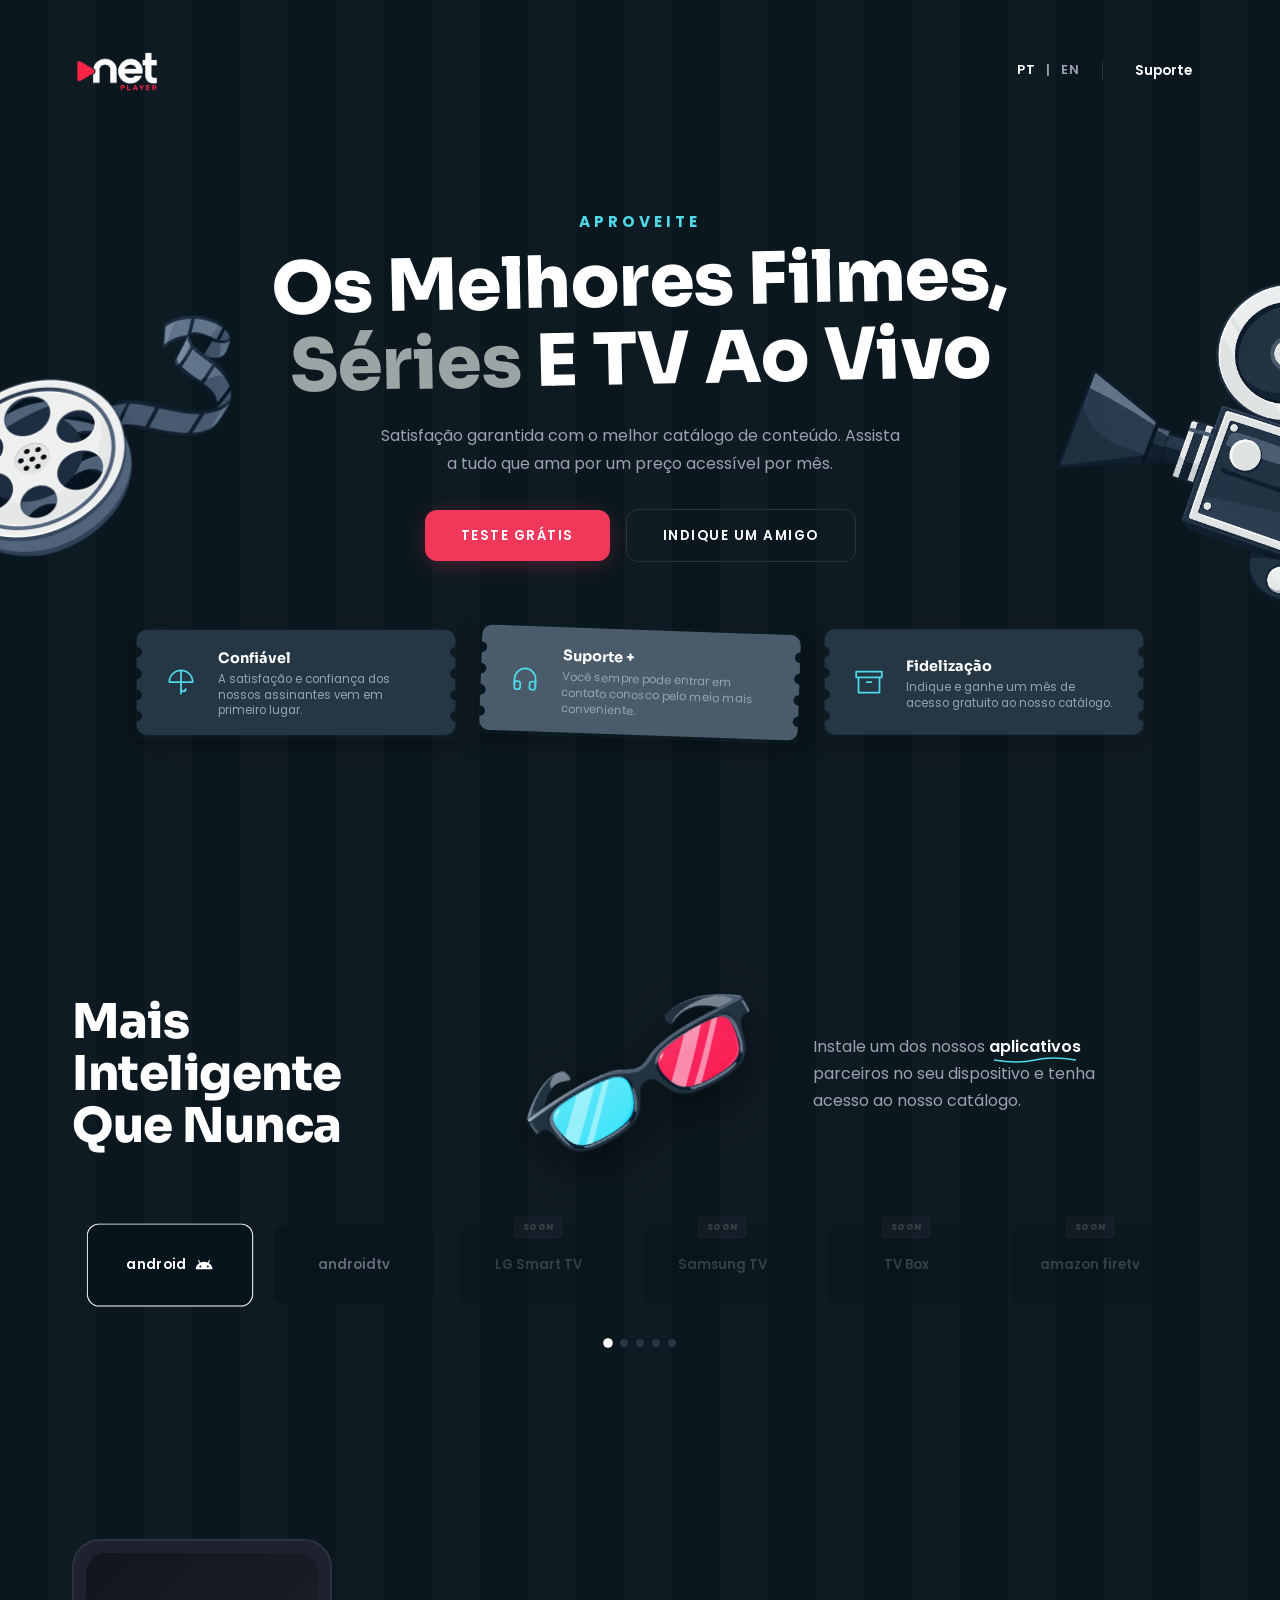
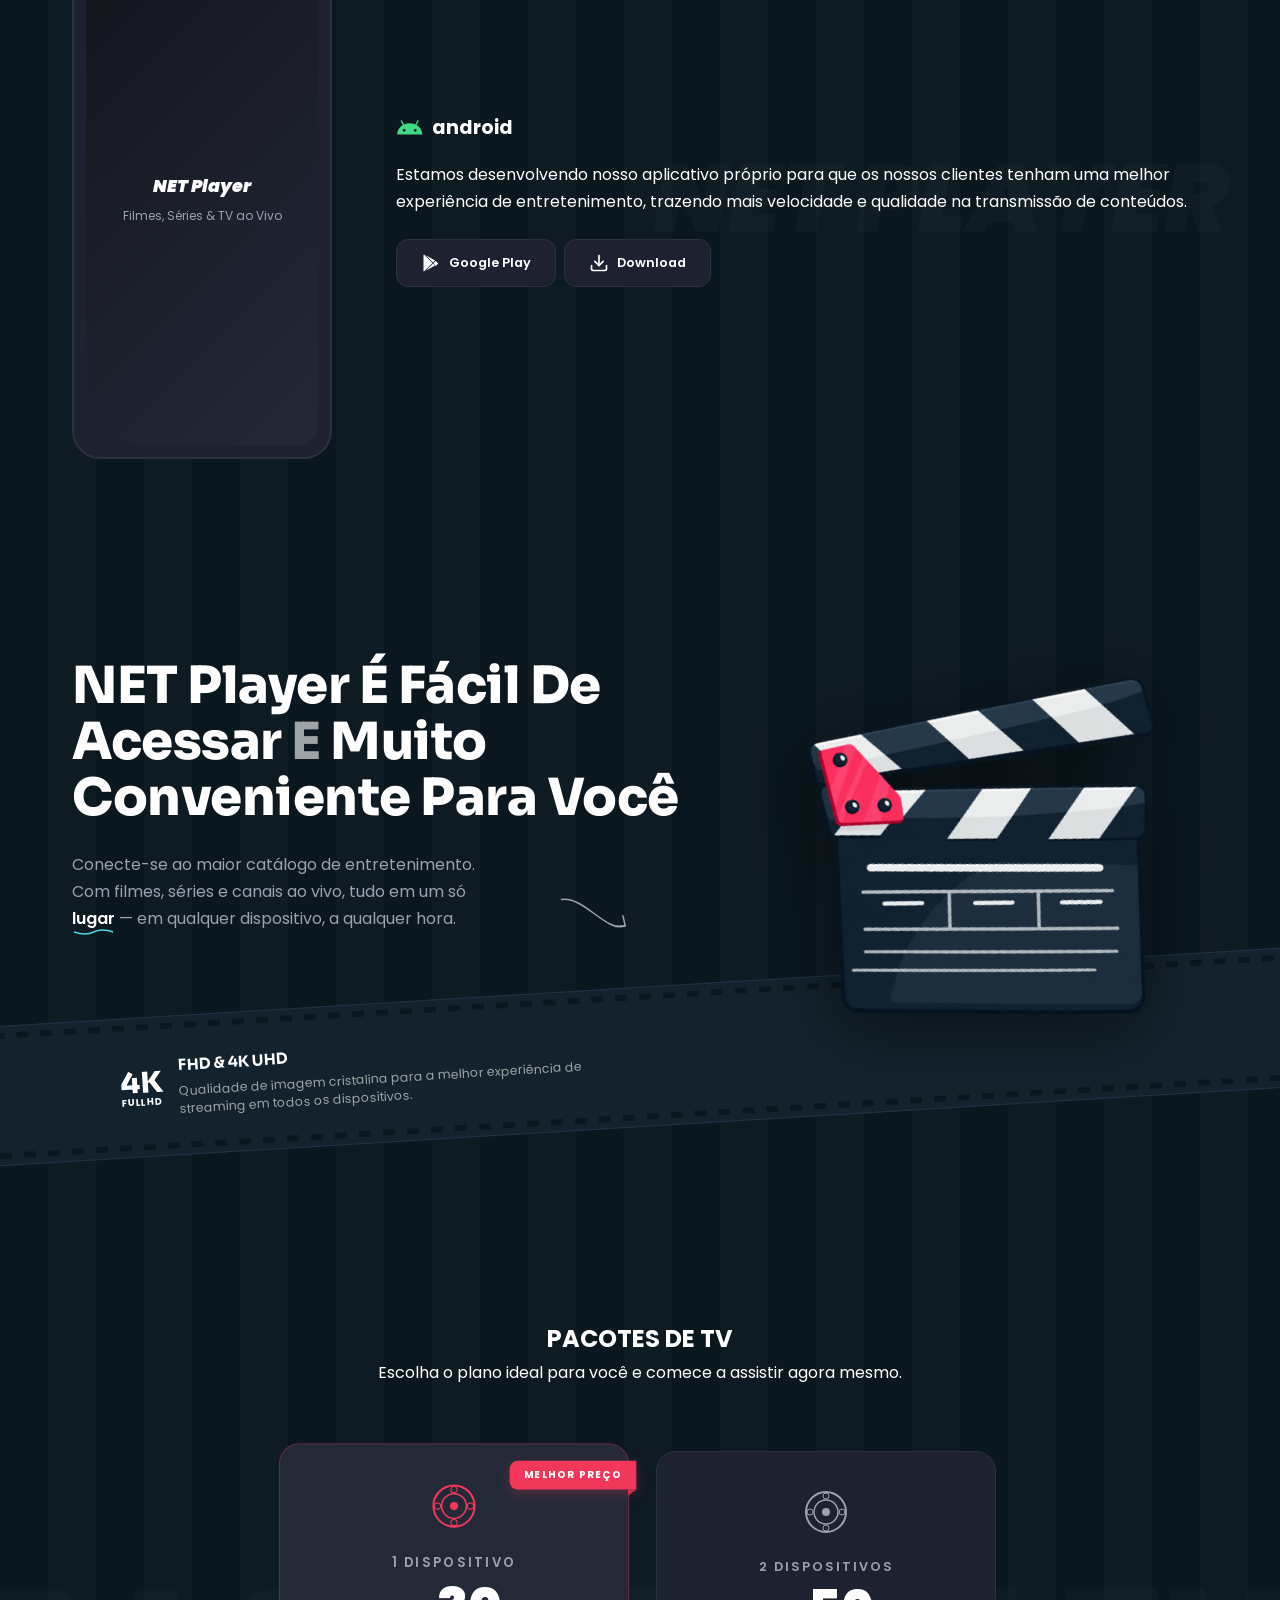
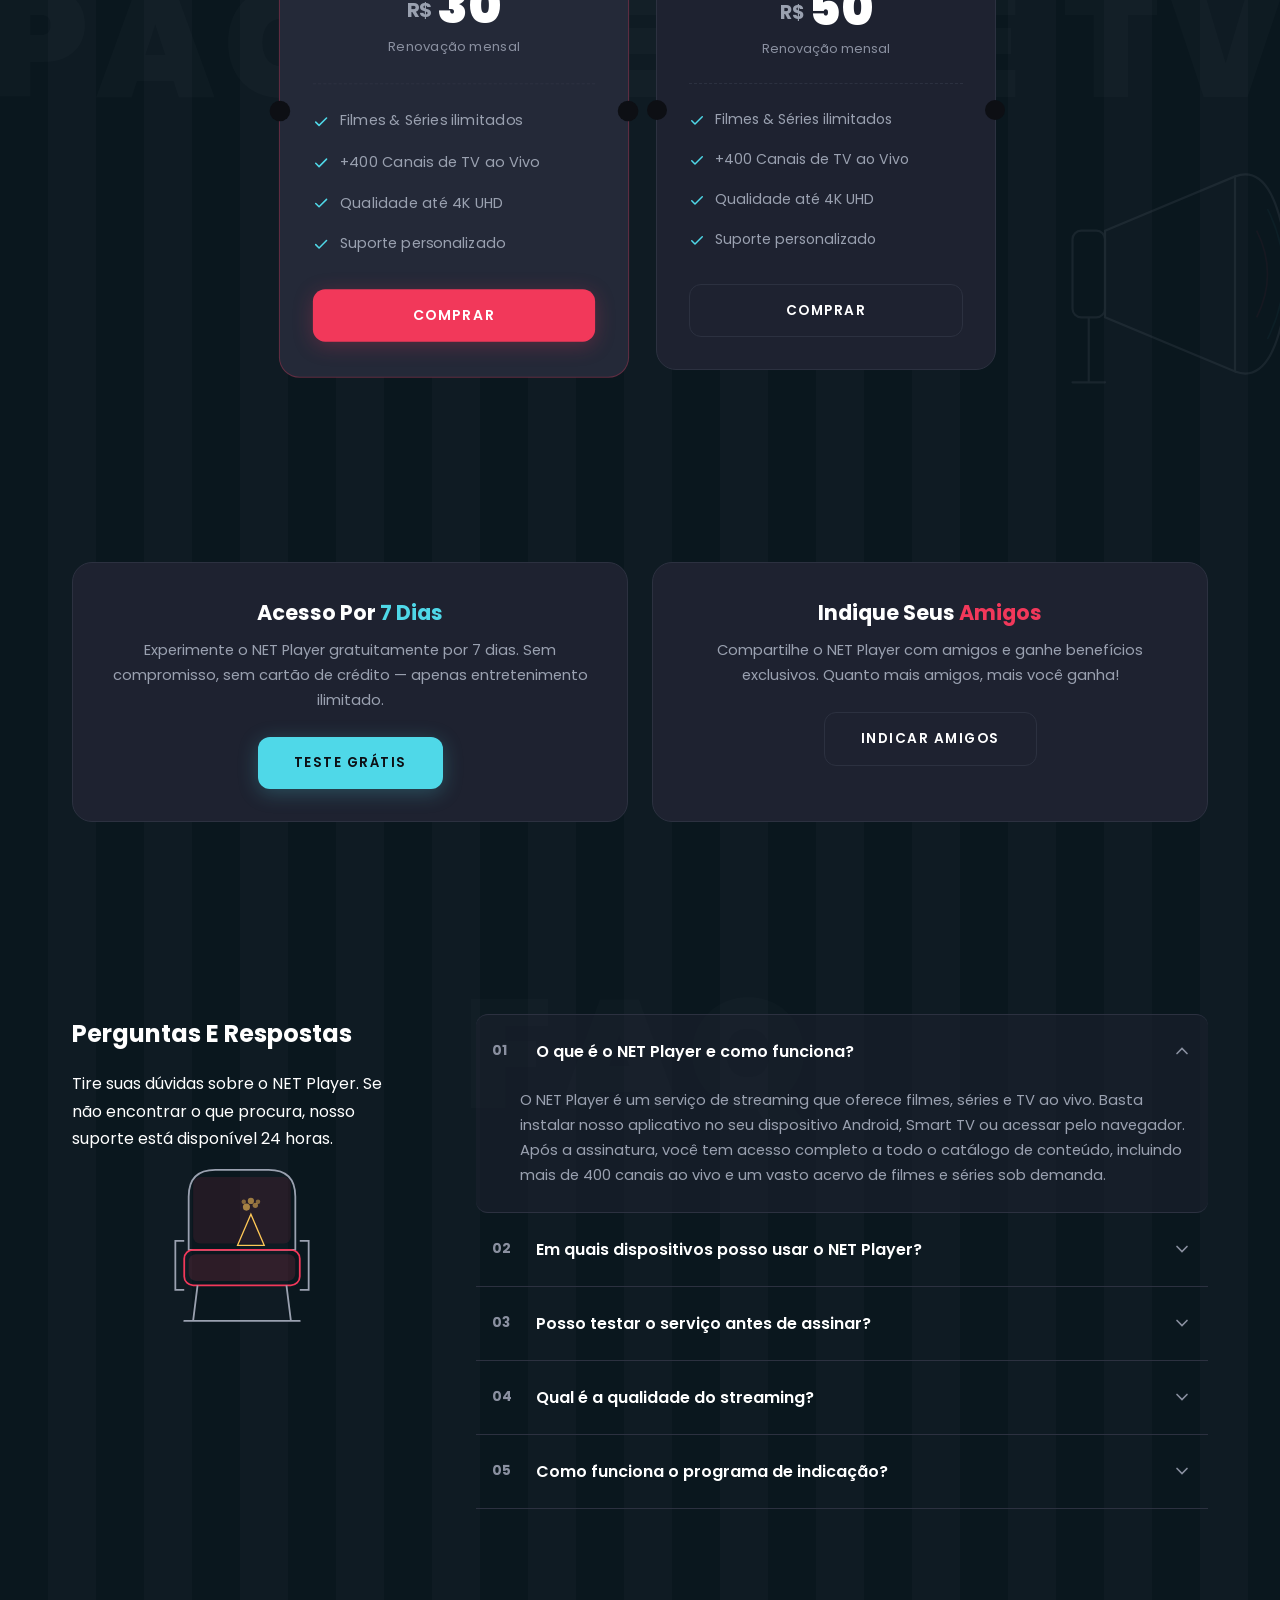
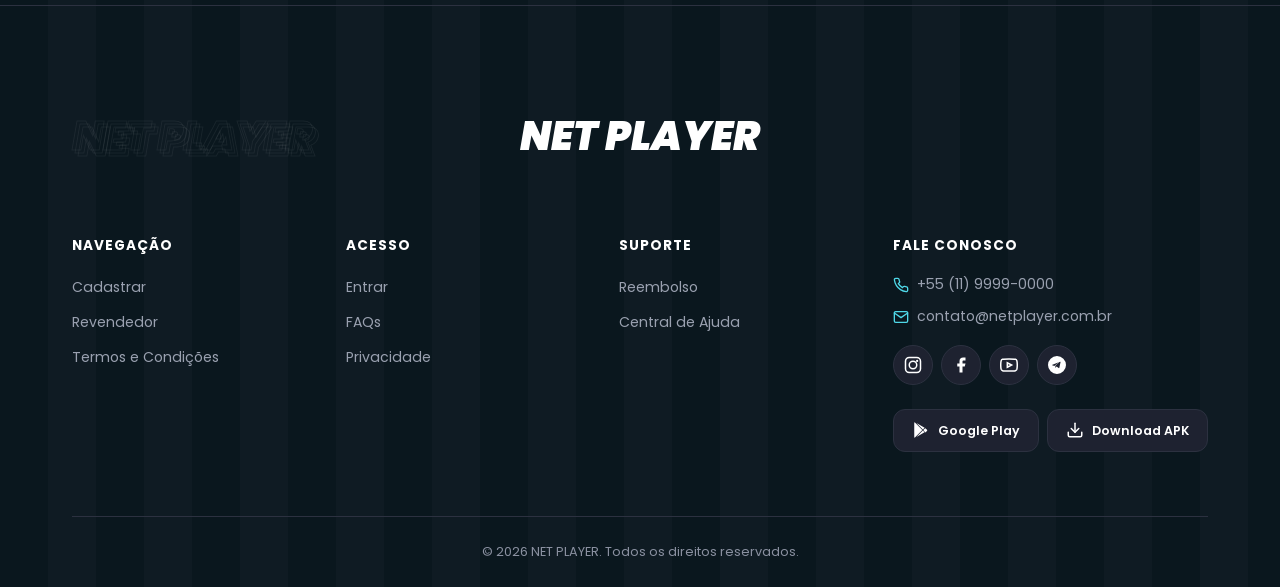
==== index.html @ e5470394 "Alterado logotipo e favicon" ====
<!DOCTYPE html>
<html lang="pt-BR">
<head>
  <meta charset="UTF-8" />
  <meta name="viewport" content="width=device-width, initial-scale=1.0" />
  <title>netplayer IPTV</title>
  <meta name="description" content="NET Player: assista filmes, séries e TV ao vivo com qualidade 4K. Suporte 24/7, preço acessível e catálogo completo em todos os dispositivos." />
  <meta property="og:title" content="NET Player — Filmes, Séries e TV ao Vivo" />
  <meta property="og:description" content="O melhor streaming de filmes, séries e TV ao vivo. Assine agora com preço acessível." />
  <meta property="og:type" content="website" />
  <meta property="og:locale" content="pt_BR" />
  <link rel="icon" type="image/png" href="assets/img/fav.png" />
  <link rel="preconnect" href="https://fonts.googleapis.com" />
  <link rel="preconnect" href="https://fonts.gstatic.com" crossorigin />
  <link href="https://fonts.googleapis.com/css2?family=Poppins:ital,wght@0,400;0,500;0,600;0,700;0,800;0,900;1,700;1,800;1,900&display=swap" rel="stylesheet" />
  <link rel="stylesheet" href="css/style.css" />
  
</head>
<body>

  <!-- ============================================
       1. HEADER
       ============================================ -->
  <header class="site-header" id="header">
    <div class="container header-inner">
      <a href="#" class="logo" aria-label="NET Player — Página inicial">
        <img src="assets/img/logo.png" alt="NET Player logo" style="height: 45px; width: auto; display: block;" />
      </a>
      <div class="header-right">
        <div class="lang-switch" role="group" aria-label="Selecionar idioma">
          <button class="active" aria-label="Português">PT</button>
          <span>|</span>
          <button aria-label="English">EN</button>
        </div>
        <div class="header-separator"></div>
        <a href="#" class="btn-login">Suporte</a>
      </div>
    </div>
  </header>

  <main>

    <!-- ============================================
         2. HERO
         ============================================ -->
    <section class="hero section" id="hero">

      <!-- Decorative: Fita de cinema (esquerda) -->
      <div class="hero-illust hero-illust--left" aria-hidden="true">
        <img src="assets/img/fita.png" alt="" />
      </div>

      <!-- Decorative: Câmera de cinema (direita) -->
      <div class="hero-illust hero-illust--right" aria-hidden="true">
        <img src="assets/img/cam.png" alt="" />
      </div>

      <div class="container">
        <span class="hero-label reveal">APROVEITE</span>
        <h1 class="hero-title reveal">
          Os Melhores Filmes,
          <span class="highlight">Séries</span>
          E TV Ao Vivo
        </h1>
        <p class="hero-subtitle reveal">
          Satisfação garantida com o melhor catálogo de conteúdo. Assista a tudo que ama por um preço acessível por mês.
        </p>
        <div class="hero-actions reveal">
          <a href="#pricing" class="btn-primary">TESTE GRÁTIS</a>
          <a href="#benefits" class="btn-outline">INDIQUE UM AMIGO</a>
        </div>

        <!-- Floating feature cards -->
        <div class="hero-cards">
          <!-- Card 1 (Trusted Company) -->
          <div class="hero-card ticket-card reveal">
            <div class="ticket-card-icon">
              <!-- Umbrella icon -->
              <svg viewBox="0 0 24 24" fill="none" stroke="#4FD8E8" stroke-width="1.5" stroke-linecap="round" stroke-linejoin="round">
                <path d="M12 2v20M2 12a10 10 0 0 1 20 0Z"/>
                <path d="M12 18a2 2 0 1 0 4 0"/>
              </svg>
            </div>
            <div class="ticket-card-content">
              <h3>Confiável</h3>
              <p>A satisfação e confiança dos nossos assinantes vem em primeiro lugar.</p>
            </div>
          </div>

          <!-- Card 2 (24/7 Support) - Highlighted -->
          <div class="hero-card ticket-card reveal">
            <div class="ticket-card-icon">
              <!-- Headset icon -->
              <svg viewBox="0 0 24 24" fill="none" stroke="#4FD8E8" stroke-width="1.5" stroke-linecap="round" stroke-linejoin="round">
                <path d="M3 18v-6a9 9 0 0 1 18 0v6"/>
                <path d="M21 19a2 2 0 0 1-2 2h-1a2 2 0 0 1-2-2v-3a2 2 0 0 1 2-2h3zM3 19a2 2 0 0 0 2 2h1a2 2 0 0 0 2-2v-3a2 2 0 0 0-2-2H3z"/>
              </svg>
            </div>
            <div class="ticket-card-content">
              <h3>Suporte +</h3>
              <p>Você sempre pode entrar em contato conosco pelo meio mais conveniente.</p>
            </div>
          </div>

          <!-- Card 3 (Archive) -->
          <div class="hero-card ticket-card reveal">
            <div class="ticket-card-icon">
              <!-- Archive / tray icon -->
              <svg viewBox="0 0 24 24" fill="none" stroke="#4FD8E8" stroke-width="1.5" stroke-linecap="round" stroke-linejoin="round">
                <path d="M21 8v13H3V8M1 3h22v5H1Z"/>
                <path d="M10 12h4"/>
              </svg>
            </div>
            <div class="ticket-card-content">
              <h3>Fidelização</h3>
              <p>Indique e ganhe um mês de acesso gratuito ao nosso catálogo.</p>
            </div>
          </div>
        </div>
      </div>
    </section>

    <!-- ============================================
         3. SMARTER — "Mais Inteligente Que Nunca"
         ============================================ -->
    <section class="smarter section" id="smarter">
      <div class="container">
        
        <!-- Top row: Title, Glasses, Paragraph description -->
        <div class="smarter-top reveal">
          
          <div class="smarter-title-col">
            <h2 class="smarter-title">
              Mais <span class="highlight">Inteligente</span><br/>Que Nunca
            </h2>
          </div>
          
          <div class="smarter-glasses-col">
            <div class="smarter-glasses-wrap">
              <img src="assets/img/oculos.png" alt="Óculos 3D" class="smarter-glasses-img" />
            </div>
          </div>
          
          <div class="smarter-desc-col">
            <p class="smarter-desc-text">
              Instale um dos nossos <span class="highlight-underline">aplicativos</span> parceiros no seu dispositivo e tenha acesso ao nosso catálogo.
            </p>
          </div>
          
        </div>

        <!-- Carousel container -->
        <div class="smarter-carousel-container reveal">
          <div class="smarter-carousel-viewport">
            <div class="smarter-devices-grid">
              
              <!-- Card 1: Android (active) -->
              <div class="device-card active">
                <div class="device-card-inner">
                  <span class="device-name">android</span>
                  <svg class="device-icon" viewBox="0 0 24 24" fill="currentColor"><path d="M17.6 9.48l1.84-3.18c.16-.31.04-.69-.27-.85-.31-.16-.69-.04-.85.27l-1.86 3.22c-1.44-.65-3.04-1.02-4.72-1.02s-3.28.37-4.72 1.02L5.17 5.72c-.16-.31-.54-.43-.85-.27-.31.16-.43.54-.27.85L5.89 9.48C2.93 11.17 1.05 14.11 1 17.5h21.5c-.05-3.39-1.93-6.33-4.9-8.02zM7 15.25a1.25 1.25 0 110-2.5 1.25 1.25 0 010 2.5zm9.5 0a1.25 1.25 0 110-2.5 1.25 1.25 0 010 2.5z"/></svg>
                </div>
              </div>

              <!-- Card 2: Android TV -->
              <div class="device-card">
                <div class="device-card-inner">
                  <span class="device-name">androidtv</span>
                </div>
              </div>

              <!-- Card 3: LG (Soon) -->
              <div class="device-card disabled">
                <span class="soon-badge">SOON</span>
                <div class="device-card-inner">
                  <span class="device-name">LG Smart TV</span>
                </div>
              </div>

              <!-- Card 4: Samsung (Soon) -->
              <div class="device-card disabled">
                <span class="soon-badge">SOON</span>
                <div class="device-card-inner">
                  <span class="device-name">Samsung TV</span>
                </div>
              </div>

              <!-- Card 5: TV Box (Soon) -->
              <div class="device-card disabled">
                <span class="soon-badge">SOON</span>
                <div class="device-card-inner">
                  <span class="device-name">TV Box</span>
                </div>
              </div>

              <!-- Card 6: Fire TV (Soon) -->
              <div class="device-card disabled">
                <span class="soon-badge">SOON</span>
                <div class="device-card-inner">
                  <span class="device-name">amazon firetv</span>
                </div>
              </div>

              <!-- Card 7: Chromecast (Soon) -->
              <div class="device-card disabled">
                <span class="soon-badge">SOON</span>
                <div class="device-card-inner">
                  <span class="device-name">Chromecast</span>
                </div>
              </div>

              <!-- Card 8: Roku (Soon) -->
              <div class="device-card disabled">
                <span class="soon-badge">SOON</span>
                <div class="device-card-inner">
                  <span class="device-name">Roku TV</span>
                </div>
              </div>

              <!-- Card 9: PC Browser (Soon) -->
              <div class="device-card disabled">
                <span class="soon-badge">SOON</span>
                <div class="device-card-inner">
                  <span class="device-name">Navegador PC</span>
                </div>
              </div>

            </div>
          </div>
          
          <!-- Dots indicators -->
          <div class="smarter-carousel-dots">
            <!-- Will be generated dynamically in JS -->
          </div>
        </div>

      </div>
    </section>

    <!-- ============================================
         4. APP ANDROID
         ============================================ -->
    <section class="app-section section" id="app-download">
      <div class="container">
        <div class="app-inner">

          <!-- Phone mockup -->
          <div class="app-mockup reveal">
            <div class="app-mockup-phone">
              <div class="phone-content">
                <div class="phone-logo">NET Player</div>
                <p>Filmes, Séries &amp; TV ao Vivo</p>
              </div>
            </div>
          </div>

          <!-- Info -->
          <div class="app-info reveal">
            <div class="app-watermark" aria-hidden="true">NET PLAYER</div>
            <div class="android-label">
              <svg viewBox="0 0 24 24" fill="#3DDC84"><path d="M17.6 9.48l1.84-3.18c.16-.31.04-.69-.27-.85-.31-.16-.69-.04-.85.27l-1.86 3.22c-1.44-.65-3.04-1.02-4.72-1.02s-3.28.37-4.72 1.02L5.17 5.72c-.16-.31-.54-.43-.85-.27-.31.16-.43.54-.27.85L5.89 9.48C2.93 11.17 1.05 14.11 1 17.5h21.5c-.05-3.39-1.93-6.33-4.9-8.02zM7 15.25a1.25 1.25 0 110-2.5 1.25 1.25 0 010 2.5zm9.5 0a1.25 1.25 0 110-2.5 1.25 1.25 0 010 2.5z"/></svg>
              <span>android</span>
            </div>
            <p class="section-text">
              Estamos desenvolvendo nosso aplicativo próprio para que os nossos clientes tenham uma melhor experiência de entretenimento, trazendo mais velocidade e qualidade na transmissão de conteúdos.
            </p>
            <div class="app-buttons">
              <a href="#" class="app-btn" aria-label="Baixar na Google Play">
                <svg viewBox="0 0 24 24" fill="currentColor"><path d="M3.609 1.814L13.792 12 3.61 22.186a.996.996 0 01-.61-.92V2.734a1 1 0 01.609-.92zm10.89 10.893l2.302 2.302-10.937 6.333 8.635-8.635zm3.199-3.199l2.302 2.302a1 1 0 010 1.38l-2.302 2.302L15.09 12l2.608-2.492zM5.864 2.658L16.8 8.99l-2.302 2.302L5.864 2.658z"/></svg>
                Google Play
              </a>
              <a href="#" class="app-btn" aria-label="Download direto do APK">
                <svg viewBox="0 0 24 24" fill="none" stroke="currentColor" stroke-width="2" stroke-linecap="round"><path d="M21 15v4a2 2 0 01-2 2H5a2 2 0 01-2-2v-4"/><polyline points="7 10 12 15 17 10"/><line x1="12" y1="15" x2="12" y2="3"/></svg>
                Download
              </a>
            </div>
          </div>
        </div>
      </div>
    </section>

    <!-- ============================================
         5. ABOUT / CONVENIENT
         ============================================ -->
    <section class="about section" id="about">
      <div class="container">
        
        <!-- Top area: Content and Clapperboard -->
        <div class="about-top">
          
          <div class="about-text-col">
            <h2 class="about-title reveal">
              NET Player É <span class="highlight-title">Fácil De Acessar</span> <span class="gray-title">E</span> Muito Conveniente Para Você
            </h2>
            <div class="about-desc-wrap reveal">
              <p class="about-desc-text">
                Conecte-se ao maior catálogo de entretenimento. Com filmes, séries e canais ao vivo, tudo em um só <span class="highlight-underline">lugar</span> — em qualquer dispositivo, a qualquer hora.
              </p>
              
              <!-- Cursive arrow pointing to the clapperboard -->
              <div class="arrow-wrap" aria-hidden="true">
                <svg class="cursive-arrow" viewBox="0 0 120 80" fill="none" xmlns="http://www.w3.org/2000/svg">
                  <!-- Curve -->
                  <path d="M10,10 C40,5 70,55 95,45" stroke="#9DA4A6" stroke-width="2" stroke-linecap="round" fill="none"/>
                  <!-- Arrowhead -->
                  <path d="M82,46 L95,45 L92,32" stroke="#9DA4A6" stroke-width="2" stroke-linecap="round" stroke-linejoin="round" fill="none"/>
                </svg>
              </div>
            </div>
          </div>

          <div class="about-illust-col reveal">
            <div class="clapperboard-wrap">
              <img src="assets/img/claquete.png" alt="Claquete de Cinema" class="clapperboard-img" />
            </div>
          </div>

        </div>
      </div> <!-- Close main container early -->

      <!-- Bottom area: Film Strip containing features (outside container for full screen width) -->
      <div class="film-strip reveal">
        <div class="container">
          <div class="film-strip-inner">
            
            <!-- Feature 1 -->
            <div class="film-feature">
              <div class="film-feature-logo">
                <span class="logo-4k">4K</span>
                <span class="logo-hd">FULLHD</span>
              </div>
              <div class="film-feature-text">
                <h3>FHD &amp; 4K UHD</h3>
                <p>Qualidade de imagem cristalina para a melhor experiência de streaming em todos os dispositivos.</p>
              </div>
            </div>


          </div>
        </div>
      </div>
    </section>

    <!-- ============================================
         6. PRICING / TV PACKAGES
         ============================================ -->
    <section class="pricing section" id="pricing">
      <!-- Giant background text -->
      <div class="pricing-bg-text" aria-hidden="true">PACOTES DE TV</div>

      <!-- Megaphone illustration -->
      <div class="pricing-illust" aria-hidden="true">
        <svg viewBox="0 0 240 260" fill="none" xmlns="http://www.w3.org/2000/svg">
          <!-- Megaphone body -->
          <path d="M60 80 L180 30 L180 210 L60 160 Z" stroke="#9AA1B0" stroke-width="2" fill="none"/>
          <!-- Megaphone bell -->
          <path d="M180 30 Q220 15 230 120 Q220 225 180 210" stroke="#9AA1B0" stroke-width="2" fill="none"/>
          <!-- Handle -->
          <rect x="30" y="80" width="30" height="80" rx="8" stroke="#9AA1B0" stroke-width="2" fill="none"/>
          <!-- Sound waves -->
          <path d="M200 80 Q220 120 200 160" stroke="#F2385A" stroke-width="1.5" fill="none" opacity=".5"/>
          <path d="M210 60 Q240 120 210 180" stroke="#4FD8E8" stroke-width="1.5" fill="none" opacity=".4"/>
          <!-- Support bar -->
          <line x1="45" y1="160" x2="45" y2="220" stroke="#9AA1B0" stroke-width="2"/>
          <line x1="30" y1="220" x2="60" y2="220" stroke="#9AA1B0" stroke-width="2" stroke-linecap="round"/>
        </svg>
      </div>

      <div class="container">
        <div class="pricing-header">
          <h2 class="section-title reveal">PACOTES DE <span class="highlight">TV</span></h2>
          <p class="section-text reveal">Escolha o plano ideal para você e comece a assistir agora mesmo.</p>
        </div>

        <div class="pricing-cards">

          <!-- Featured: Annual Plan -->
          <div class="price-card featured reveal">
            <div class="best-price-tag">MELHOR PREÇO</div>
            <div class="price-card-icon">
              <svg viewBox="0 0 48 48" fill="none" xmlns="http://www.w3.org/2000/svg">
                <circle cx="24" cy="24" r="20" stroke="#F2385A" stroke-width="2" fill="none"/>
                <circle cx="24" cy="24" r="12" stroke="#F2385A" stroke-width="1.5" fill="none"/>
                <circle cx="24" cy="24" r="4" fill="#F2385A"/>
                <circle cx="24" cy="8" r="3" stroke="#F2385A" stroke-width="1" fill="none"/>
                <circle cx="24" cy="40" r="3" stroke="#F2385A" stroke-width="1" fill="none"/>
                <circle cx="8" cy="24" r="3" stroke="#F2385A" stroke-width="1" fill="none"/>
                <circle cx="40" cy="24" r="3" stroke="#F2385A" stroke-width="1" fill="none"/>
              </svg>
            </div>
            <div class="price-card-plan">1 DISPOSITIVO</div>
            <div class="price-card-price">
              <span class="currency">R$</span>
              <span class="amount">30</span>
              <span class="period">Renovação mensal</span>
            </div>
            <hr class="price-card-divider"/>
            <ul class="price-card-features">
              <li>
                <svg viewBox="0 0 16 16" fill="currentColor"><path d="M13.78 4.22a.75.75 0 010 1.06l-7.25 7.25a.75.75 0 01-1.06 0L2.22 9.28a.75.75 0 011.06-1.06L6 10.94l6.72-6.72a.75.75 0 011.06 0z"/></svg>
                Filmes &amp; Séries ilimitados
              </li>
              <li>
                <svg viewBox="0 0 16 16" fill="currentColor"><path d="M13.78 4.22a.75.75 0 010 1.06l-7.25 7.25a.75.75 0 01-1.06 0L2.22 9.28a.75.75 0 011.06-1.06L6 10.94l6.72-6.72a.75.75 0 011.06 0z"/></svg>
                +400 Canais de TV ao Vivo
              </li>
              <li>
                <svg viewBox="0 0 16 16" fill="currentColor"><path d="M13.78 4.22a.75.75 0 010 1.06l-7.25 7.25a.75.75 0 01-1.06 0L2.22 9.28a.75.75 0 011.06-1.06L6 10.94l6.72-6.72a.75.75 0 011.06 0z"/></svg>
                Qualidade até 4K UHD
              </li>
              <li>
                <svg viewBox="0 0 16 16" fill="currentColor"><path d="M13.78 4.22a.75.75 0 010 1.06l-7.25 7.25a.75.75 0 01-1.06 0L2.22 9.28a.75.75 0 011.06-1.06L6 10.94l6.72-6.72a.75.75 0 011.06 0z"/></svg>
                Suporte personalizado
              </li>
            </ul>
            <a href="#" class="btn-primary">COMPRAR</a>
          </div>

          <!-- Monthly Plan -->
          <div class="price-card reveal">
            <div class="price-card-icon">
              <svg viewBox="0 0 48 48" fill="none" xmlns="http://www.w3.org/2000/svg">
                <circle cx="24" cy="24" r="20" stroke="#9AA1B0" stroke-width="2" fill="none"/>
                <circle cx="24" cy="24" r="12" stroke="#9AA1B0" stroke-width="1.5" fill="none"/>
                <circle cx="24" cy="24" r="4" fill="#9AA1B0"/>
                <circle cx="24" cy="8" r="3" stroke="#9AA1B0" stroke-width="1" fill="none"/>
                <circle cx="24" cy="40" r="3" stroke="#9AA1B0" stroke-width="1" fill="none"/>
                <circle cx="8" cy="24" r="3" stroke="#9AA1B0" stroke-width="1" fill="none"/>
                <circle cx="40" cy="24" r="3" stroke="#9AA1B0" stroke-width="1" fill="none"/>
              </svg>
            </div>
            <div class="price-card-plan">2 DISPOSITIVOS</div>
            <div class="price-card-price">
              <span class="currency">R$</span>
              <span class="amount">50</span>
              <span class="period">Renovação mensal</span>
            </div>
            <hr class="price-card-divider"/>
            <ul class="price-card-features">
              <li>
                <svg viewBox="0 0 16 16" fill="currentColor"><path d="M13.78 4.22a.75.75 0 010 1.06l-7.25 7.25a.75.75 0 01-1.06 0L2.22 9.28a.75.75 0 011.06-1.06L6 10.94l6.72-6.72a.75.75 0 011.06 0z"/></svg>
                Filmes &amp; Séries ilimitados
              </li>
              <li>
                <svg viewBox="0 0 16 16" fill="currentColor"><path d="M13.78 4.22a.75.75 0 010 1.06l-7.25 7.25a.75.75 0 01-1.06 0L2.22 9.28a.75.75 0 011.06-1.06L6 10.94l6.72-6.72a.75.75 0 011.06 0z"/></svg>
                +400 Canais de TV ao Vivo
              </li>
              <li>
                <svg viewBox="0 0 16 16" fill="currentColor"><path d="M13.78 4.22a.75.75 0 010 1.06l-7.25 7.25a.75.75 0 01-1.06 0L2.22 9.28a.75.75 0 011.06-1.06L6 10.94l6.72-6.72a.75.75 0 011.06 0z"/></svg>
                Qualidade até 4K UHD
              </li>
              <li>
                <svg viewBox="0 0 16 16" fill="currentColor"><path d="M13.78 4.22a.75.75 0 010 1.06l-7.25 7.25a.75.75 0 01-1.06 0L2.22 9.28a.75.75 0 011.06-1.06L6 10.94l6.72-6.72a.75.75 0 011.06 0z"/></svg>
                Suporte personalizado
              </li>
            </ul>
            <a href="#" class="btn-outline">COMPRAR</a>
          </div>

        </div>
      </div>
    </section>

    <!-- ============================================
         7. BENEFITS DOUBLE BLOCK
         ============================================ -->
    <section class="benefits section" id="benefits">
      <div class="container">
        <div class="benefits-grid">

          <div class="benefit-block reveal">
            <h3>Acesso Por <span style="color:var(--color-accent)">7 Dias</span></h3>
            <p>Experimente o NET Player gratuitamente por 7 dias. Sem compromisso, sem cartão de crédito — apenas entretenimento ilimitado.</p>
            <a href="#" class="btn-primary btn-accent">TESTE GRÁTIS</a>
          </div>

          <div class="benefit-block reveal">
            <h3>Indique Seus <span style="color:var(--color-primary)">Amigos</span></h3>
            <p>Compartilhe o NET Player com amigos e ganhe benefícios exclusivos. Quanto mais amigos, mais você ganha!</p>
            <a href="#" class="btn-outline">INDICAR AMIGOS</a>
          </div>

        </div>
      </div>
    </section>

    <!-- ============================================
         8. FAQ
         ============================================ -->
    <section class="faq section" id="faq">
      <!-- Giant background text -->
      <div class="faq-bg-text" aria-hidden="true">FAQ</div>

      <div class="container">
        <div class="faq-content">

          <div class="faq-header">
            <h2 class="section-title reveal">Perguntas E <span class="highlight">Respostas</span></h2>
            <p class="section-text reveal">Tire suas dúvidas sobre o NET Player. Se não encontrar o que procura, nosso suporte está disponível 24 horas.</p>

            <!-- Cinema chair illustration -->
            <div class="faq-illust reveal" aria-hidden="true">
              <svg viewBox="0 0 180 200" fill="none" xmlns="http://www.w3.org/2000/svg">
                <!-- Chair back -->
                <path d="M30 50 Q30 20 60 20 L120 20 Q150 20 150 50 L150 110 L30 110 Z" stroke="#9AA1B0" stroke-width="2" fill="none"/>
                <!-- Chair cushion (red) -->
                <rect x="25" y="110" width="130" height="40" rx="10" stroke="#F2385A" stroke-width="2" fill="none"/>
                <rect x="30" y="115" width="120" height="30" rx="8" fill="#F2385A" opacity=".15"/>
                <!-- Chair back fill -->
                <rect x="35" y="28" width="110" height="75" rx="8" fill="#F2385A" opacity=".1"/>
                <!-- Armrests -->
                <path d="M25 100 L15 100 L15 155 L25 155" stroke="#9AA1B0" stroke-width="2" fill="none"/>
                <path d="M155 100 L165 100 L165 155 L155 155" stroke="#9AA1B0" stroke-width="2" fill="none"/>
                <!-- Legs -->
                <line x1="40" y1="150" x2="35" y2="190" stroke="#9AA1B0" stroke-width="2"/>
                <line x1="140" y1="150" x2="145" y2="190" stroke="#9AA1B0" stroke-width="2"/>
                <!-- Base -->
                <line x1="25" y1="190" x2="155" y2="190" stroke="#9AA1B0" stroke-width="2" stroke-linecap="round"/>
                <!-- Popcorn bucket -->
                <path d="M100 70 L85 105 L115 105 Z" stroke="#FFC857" stroke-width="1.5" fill="none"/>
                <circle cx="95" cy="62" r="4" fill="#FFC857" opacity=".6"/>
                <circle cx="105" cy="60" r="3" fill="#FFC857" opacity=".5"/>
                <circle cx="100" cy="55" r="3.5" fill="#FFC857" opacity=".55"/>
                <circle cx="92" cy="56" r="2.5" fill="#FFC857" opacity=".45"/>
                <circle cx="108" cy="56" r="2.5" fill="#FFC857" opacity=".45"/>
              </svg>
            </div>
          </div>

          <div class="faq-list">
            <div class="faq-item open">
              <button class="faq-question" aria-expanded="true">
                <span class="faq-number">01</span>
                <span class="faq-question-text">O que é o NET Player e como funciona?</span>
                <svg class="faq-chevron" viewBox="0 0 24 24" fill="none" stroke="currentColor" stroke-width="2" stroke-linecap="round"><polyline points="6 9 12 15 18 9"/></svg>
              </button>
              <div class="faq-answer">
                <div class="faq-answer-inner">
                  O NET Player é um serviço de streaming que oferece filmes, séries e TV ao vivo. Basta instalar nosso aplicativo no seu dispositivo Android, Smart TV ou acessar pelo navegador. Após a assinatura, você tem acesso completo a todo o catálogo de conteúdo, incluindo mais de 400 canais ao vivo e um vasto acervo de filmes e séries sob demanda.
                </div>
              </div>
            </div>
            <div class="faq-item">
              <button class="faq-question" aria-expanded="false">
                <span class="faq-number">02</span>
                <span class="faq-question-text">Em quais dispositivos posso usar o NET Player?</span>
                <svg class="faq-chevron" viewBox="0 0 24 24" fill="none" stroke="currentColor" stroke-width="2" stroke-linecap="round"><polyline points="6 9 12 15 18 9"/></svg>
              </button>
              <div class="faq-answer">
                <div class="faq-answer-inner">
                  Atualmente o NET Player está disponível para dispositivos Android (smartphones e tablets) e Android TV. Em breve teremos suporte para LG, Samsung Smart TV e Amazon Fire TV. Você também pode acessar pelo navegador web em qualquer computador.
                </div>
              </div>
            </div>
            <div class="faq-item">
              <button class="faq-question" aria-expanded="false">
                <span class="faq-number">03</span>
                <span class="faq-question-text">Posso testar o serviço antes de assinar?</span>
                <svg class="faq-chevron" viewBox="0 0 24 24" fill="none" stroke="currentColor" stroke-width="2" stroke-linecap="round"><polyline points="6 9 12 15 18 9"/></svg>
              </button>
              <div class="faq-answer">
                <div class="faq-answer-inner">
                  Sim! Oferecemos 7 dias de acesso gratuito para que você experimente todo o catálogo sem compromisso. Não é necessário cartão de crédito para iniciar o teste. Se gostar, basta escolher um dos nossos planos para continuar assistindo.
                </div>
              </div>
            </div>
            <div class="faq-item">
              <button class="faq-question" aria-expanded="false">
                <span class="faq-number">04</span>
                <span class="faq-question-text">Qual é a qualidade do streaming?</span>
                <svg class="faq-chevron" viewBox="0 0 24 24" fill="none" stroke="currentColor" stroke-width="2" stroke-linecap="round"><polyline points="6 9 12 15 18 9"/></svg>
              </button>
              <div class="faq-answer">
                <div class="faq-answer-inner">
                  O NET Player oferece streaming em qualidade até 4K Ultra HD, dependendo do conteúdo e da velocidade da sua conexão. A maioria dos canais ao vivo está disponível em Full HD (1080p), e nosso sistema ajusta automaticamente a qualidade para garantir a melhor experiência sem travamentos.
                </div>
              </div>
            </div>
            <div class="faq-item">
              <button class="faq-question" aria-expanded="false">
                <span class="faq-number">05</span>
                <span class="faq-question-text">Como funciona o programa de indicação?</span>
                <svg class="faq-chevron" viewBox="0 0 24 24" fill="none" stroke="currentColor" stroke-width="2" stroke-linecap="round"><polyline points="6 9 12 15 18 9"/></svg>
              </button>
              <div class="faq-answer">
                <div class="faq-answer-inner">
                  Nosso programa de indicação é simples: compartilhe seu link exclusivo com amigos. Quando eles assinarem o NET Player através do seu link, você ganha créditos que podem ser usados para estender sua assinatura. Quanto mais amigos você indicar, mais meses gratuitos você acumula!
                </div>
              </div>
            </div>
          </div>

        </div>
      </div>
    </section>

  </main>

  <!-- ============================================
       9. FOOTER
       ============================================ -->
  <footer class="site-footer" id="footer">
    <div class="container">

      <!-- Logo with stacked shadow effect -->
      <div class="footer-logo-wrap reveal">
        <span class="footer-logo-shadow" aria-hidden="true">NET Player</span>
        <span class="footer-logo-shadow" aria-hidden="true">NET Player</span>
        <span class="footer-logo-shadow" aria-hidden="true">NET Player</span>
        <span class="footer-logo">NET Player</span>
      </div>

      <!-- Grid -->
      <div class="footer-grid">
        <div class="footer-col">
          <h4>Navegação</h4>
          <ul>
            <li><a href="#pricing">Cadastrar</a></li>
            <li><a href="#">Revendedor</a></li>
            <li><a href="#">Termos e Condições</a></li>
          </ul>
        </div>
        <div class="footer-col">
          <h4>Acesso</h4>
          <ul>
            <li><a href="#">Entrar</a></li>
            <li><a href="#faq">FAQs</a></li>
            <li><a href="#">Privacidade</a></li>
          </ul>
        </div>
        <div class="footer-col">
          <h4>Suporte</h4>
          <ul>
            <li><a href="#">Reembolso</a></li>
            <li><a href="#">Central de Ajuda</a></li>
          </ul>
        </div>
        <div class="footer-col">
          <h4>Fale Conosco</h4>
          <div class="footer-contact">
            <p>
              <svg viewBox="0 0 24 24" fill="none" stroke="currentColor" stroke-width="2" stroke-linecap="round"><path d="M22 16.92v3a2 2 0 01-2.18 2 19.79 19.79 0 01-8.63-3.07 19.5 19.5 0 01-6-6 19.79 19.79 0 01-3.07-8.67A2 2 0 014.11 2h3a2 2 0 012 1.72 12.84 12.84 0 00.7 2.81 2 2 0 01-.45 2.11L8.09 9.91a16 16 0 006 6l1.27-1.27a2 2 0 012.11-.45 12.84 12.84 0 002.81.7A2 2 0 0122 16.92z"/></svg>
              +55 (11) 9999-0000
            </p>
            <p>
              <svg viewBox="0 0 24 24" fill="none" stroke="currentColor" stroke-width="2" stroke-linecap="round"><path d="M4 4h16c1.1 0 2 .9 2 2v12c0 1.1-.9 2-2 2H4c-1.1 0-2-.9-2-2V6c0-1.1.9-2 2-2z"/><polyline points="22,6 12,13 2,6"/></svg>
              contato@netplayer.com.br
            </p>
          </div>

          <!-- Social icons -->
          <div class="footer-social">
            <a href="#" aria-label="Instagram">
              <svg viewBox="0 0 24 24" fill="none" stroke="currentColor" stroke-width="2" stroke-linecap="round"><rect x="2" y="2" width="20" height="20" rx="5"/><circle cx="12" cy="12" r="5"/><circle cx="17.5" cy="6.5" r="1.5" fill="currentColor" stroke="none"/></svg>
            </a>
            <a href="#" aria-label="Facebook">
              <svg viewBox="0 0 24 24" fill="currentColor"><path d="M18 2h-3a5 5 0 00-5 5v3H7v4h3v8h4v-8h3l1-4h-4V7a1 1 0 011-1h3z"/></svg>
            </a>
            <a href="#" aria-label="YouTube">
              <svg viewBox="0 0 24 24" fill="none" stroke="currentColor" stroke-width="2" stroke-linecap="round"><path d="M22.54 6.42a2.78 2.78 0 00-1.94-2C18.88 4 12 4 12 4s-6.88 0-8.6.46a2.78 2.78 0 00-1.94 2A29 29 0 001 12a29 29 0 00.46 5.58 2.78 2.78 0 001.94 2c1.72.46 8.6.46 8.6.46s6.88 0 8.6-.46a2.78 2.78 0 001.94-2A29 29 0 0023 12a29 29 0 00-.46-5.58z"/><polygon points="9.75 15.02 15.5 12 9.75 8.98 9.75 15.02"/></svg>
            </a>
            <a href="#" aria-label="Telegram">
              <svg viewBox="0 0 24 24" fill="currentColor"><path d="M11.944 0A12 12 0 0 0 0 12a12 12 0 0 0 12 12 12 12 0 0 0 12-12A12 12 0 0 0 12 0h-.056zm4.962 7.224l-1.785 8.41c-.131.612-.478.764-.97.476l-2.67-1.97-1.29 1.24c-.142.142-.262.262-.537.262l.19-2.72 4.97-4.49c.216-.19-.047-.297-.334-.108L8.39 13.29l-2.62-.82c-.57-.178-.58-.57.12-.843l10.24-3.95c.474-.178.89.108.735.843l.04-.296z"/></svg>
            </a>
          </div>

          <!-- App download badges -->
          <div class="footer-badges">
            <a href="#" class="footer-badge" aria-label="Baixar na Google Play">
              <svg viewBox="0 0 24 24" fill="currentColor"><path d="M3.609 1.814L13.792 12 3.61 22.186a.996.996 0 01-.61-.92V2.734a1 1 0 01.609-.92zm10.89 10.893l2.302 2.302-10.937 6.333 8.635-8.635zm3.199-3.199l2.302 2.302a1 1 0 010 1.38l-2.302 2.302L15.09 12l2.608-2.492zM5.864 2.658L16.8 8.99l-2.302 2.302L5.864 2.658z"/></svg>
              Google Play
            </a>
            <a href="#" class="footer-badge" aria-label="Download APK">
              <svg viewBox="0 0 24 24" fill="none" stroke="currentColor" stroke-width="2" stroke-linecap="round"><path d="M21 15v4a2 2 0 01-2 2H5a2 2 0 01-2-2v-4"/><polyline points="7 10 12 15 17 10"/><line x1="12" y1="15" x2="12" y2="3"/></svg>
              Download APK
            </a>
          </div>
        </div>
      </div>

      <!-- Copyright -->
      <div class="footer-bottom">
        <p>&copy; 2026 NET PLAYER. Todos os direitos reservados.</p>
      </div>

    </div>
  </footer>

  <script src="js/main.js"></script>
</body>
</html>
---- css/style.css ----
/* ============================================
   NET Player — Landing Page Styles
   Design System: Dark Cinema / Streaming Premium
   ============================================ */

/* ---------- Google Fonts ---------- */
@import url('https://fonts.googleapis.com/css2?family=Poppins:ital,wght@0,400;0,500;0,600;0,700;0,800;0,900;1,700;1,800;1,900&family=Sora:wght@700;800&display=swap');

/* ---------- CSS Custom Properties ---------- */
:root {
  /* Background */
  --color-bg: #12151C;
  --color-bg-alt: #171B24;
  --color-bg-dark: #0D0F14;

  /* Card / surface */
  --color-surface: #1E2230;
  --color-surface-alt: #242938;
  --color-border: #2C3140;

  /* Primary — rosa‑vermelho */
  --color-primary: #F2385A;
  --color-primary-hover: #D92E4E;
  --color-primary-glow: rgba(242, 56, 90, .25);

  /* Accent — ciano */
  --color-accent: #4FD8E8;
  --color-accent-hover: #3BC5D5;

  /* Text */
  --color-text: #FFFFFF;
  --color-text-secondary: #9AA1B0;
  --color-text-muted: #8A90A0;
  --color-text-disabled: #6B7280;

  /* Disabled / soon */
  --color-disabled-bg: #2A2E3A;

  /* Radius */
  --radius-sm: 8px;
  --radius-md: 12px;
  --radius-lg: 16px;
  --radius-xl: 20px;
  --radius-pill: 999px;

  /* Spacing scale */
  --space-xs: .5rem;
  /*  8px */
  --space-sm: 1rem;
  /* 16px */
  --space-md: 1.5rem;
  /* 24px */
  --space-lg: 2rem;
  /* 32px */
  --space-xl: 3rem;
  /* 48px */
  --space-2xl: 4rem;
  /* 64px */
  --space-3xl: 6rem;
  /* 96px */

  /* Typography */
  --font-family: 'Poppins', sans-serif;
  --fw-regular: 400;
  --fw-medium: 500;
  --fw-semibold: 600;
  --fw-bold: 700;
  --fw-extrabold: 800;
  --fw-black: 900;

  /* Transitions */
  --transition: .3s ease;
  --transition-fast: .15s ease;
}

/* ---------- Reset / Base ---------- */
*,
*::before,
*::after {
  margin: 0;
  padding: 0;
  box-sizing: border-box;
}

html {
  scroll-behavior: smooth;
  font-size: 16px;
  -webkit-text-size-adjust: 100%;
}

body {
  font-family: var(--font-family);
  font-weight: var(--fw-regular);
  color: var(--color-text);
  background: repeating-linear-gradient(90deg,
      #0A171E 0px,
      #0A171E 48px,
      #0F1B23 48px,
      #0F1B23 96px);
  line-height: 1.7;
  overflow-x: hidden;
  -webkit-font-smoothing: antialiased;
  -moz-osx-font-smoothing: grayscale;
}

/* body::before removed — stripes are now on body background directly */

img,
svg {
  display: block;
  max-width: 100%;
}

a {
  color: inherit;
  text-decoration: none;
}

ul,
ol {
  list-style: none;
}

button {
  font-family: inherit;
  cursor: pointer;
  border: none;
  background: none;
}

input,
textarea {
  font-family: inherit;
}

/* ---------- Utility ---------- */
.container {
  width: 100%;
  max-width: 1200px;
  margin: 0 auto;
  padding: 0 var(--space-sm);
  position: relative;
  z-index: 1;
}

.section {
  padding: var(--space-2xl) 0;
  position: relative;
}

.sr-only {
  position: absolute;
  width: 1px;
  height: 1px;
  padding: 0;
  margin: -1px;
  overflow: hidden;
  clip: rect(0, 0, 0, 0);
  border: 0;
}

/* Fade-in animation */
.reveal {
  opacity: 0;
  transform: translateY(30px);
  transition: opacity .7s ease, transform .7s ease;
}

.reveal.visible {
  opacity: 1;
  transform: translateY(0);
}

/* ============================================
   1. HEADER
   ============================================ */
.site-header {
  position: absolute;
  top: 0;
  left: 0;
  right: 0;
  z-index: 100;
  padding: var(--space-xl) 0;
  background: transparent;
  transition: background var(--transition);
}

.header-inner {
  display: flex;
  align-items: center;
  justify-content: space-between;
}

.logo {
  font-size: 1.5rem;
  font-weight: var(--fw-black);
  font-style: italic;
  letter-spacing: .5px;
  color: var(--color-text);
  text-transform: uppercase;
  user-select: none;
}

.logo span {
  color: var(--color-primary);
}

.header-right {
  display: flex;
  align-items: center;
  gap: var(--space-sm);
}

.lang-switch {
  display: flex;
  align-items: center;
  gap: 4px;
  font-size: .8rem;
  font-weight: var(--fw-semibold);
  text-transform: uppercase;
  letter-spacing: 1px;
  color: var(--color-text-secondary);
}

.lang-switch button {
  color: var(--color-text-secondary);
  font-size: .8rem;
  font-weight: var(--fw-semibold);
  text-transform: uppercase;
  letter-spacing: 1px;
  padding: 4px 6px;
  border-radius: var(--radius-sm);
  transition: color var(--transition);
}

.lang-switch button.active,
.lang-switch button:hover {
  color: var(--color-text);
}

.header-separator {
  width: 1px;
  height: 20px;
  background: var(--color-border);
}

.btn-login {
  font-size: .85rem;
  font-weight: var(--fw-semibold);
  color: var(--color-text);
  padding: 6px 16px;
  border-radius: var(--radius-pill);
  transition: color var(--transition);
}

.btn-login:hover {
  color: var(--color-primary);
}

/* ============================================
   2. HERO
   ============================================ */
.hero {
  padding-top: calc(100px + var(--space-xl));
  padding-bottom: var(--space-2xl);
  text-align: center;
  overflow: hidden;
  background: transparent;
  position: relative;
  min-height: 100vh;
  display: flex;
  align-items: center;
}

/* Decorative illustrations positioned absolutely */
.hero-illust {
  position: absolute;
  opacity: 1;
  z-index: 0;
  pointer-events: none;
}

.hero-illust img {
  width: 100%;
  height: auto;
}

.hero-illust--left {
  left: -85px;
  top: 25%;
  transform: translateY(-55%);
  width: 250px;
  opacity: 0.15; /* Muito transparente no celular */
}

.hero-illust--right {
  display: none; /* Oculto no celular */
  right: -120px;
  top: 50%;
  transform: translateY(-50%);
  width: 270px;
}

.hero .container {
  z-index: 2;
}

.hero-label {
  display: inline-block;
  font-size: .95rem;
  font-weight: var(--fw-bold);
  text-transform: uppercase;
  letter-spacing: 4px;
  color: var(--color-accent);
  margin-bottom: var(--space-xs);
}

.hero-title {
  font-family: 'Sora', var(--font-family);
  font-size: clamp(2.4rem, 6vw, 4.5rem);
  font-weight: 800;
  line-height: 1.08;
  margin-bottom: var(--space-md);
  max-width: 750px;
  margin-left: auto;
  margin-right: auto;
  letter-spacing: -0.5px;
}

.hero-title.reveal {
  transform: translateY(30px) rotate(-1.2deg);
}

.hero-title.reveal.visible {
  transform: translateY(0) rotate(-1.2deg);
}

.hero-title .highlight {
  color: #9DA4A6;
}

.hero-subtitle {
  font-size: 1rem;
  color: var(--color-text-secondary);
  max-width: 520px;
  margin: 0 auto var(--space-lg);
  line-height: 1.7;
}

.hero-actions {
  display: flex;
  align-items: center;
  justify-content: center;
  gap: var(--space-sm);
  flex-wrap: wrap;
  margin-bottom: var(--space-2xl);
}

/* Primary button */
.btn-primary {
  display: inline-flex;
  align-items: center;
  justify-content: center;
  padding: 14px 36px;
  background: var(--color-primary);
  color: var(--color-text);
  font-size: .85rem;
  font-weight: var(--fw-semibold);
  text-transform: uppercase;
  letter-spacing: 1.5px;
  border-radius: 12px;
  box-shadow: 0 4px 20px var(--color-primary-glow);
  transition: background var(--transition), transform var(--transition);
}

.btn-primary:hover {
  background: var(--color-primary-hover);
  transform: translateY(-2px);
}

/* Secondary / outline button */
.btn-outline {
  display: inline-flex;
  align-items: center;
  justify-content: center;
  padding: 14px 36px;
  background: transparent;
  color: var(--color-text);
  font-size: .85rem;
  font-weight: var(--fw-semibold);
  text-transform: uppercase;
  letter-spacing: 1.5px;
  border: 1px solid var(--color-border);
  border-radius: 12px;
  transition: border-color var(--transition), color var(--transition), transform var(--transition);
}

.btn-outline:hover {
  border-color: var(--color-accent);
  color: var(--color-accent);
  transform: translateY(-2px);
}

/* Accent variant */
.btn-accent {
  background: var(--color-accent);
  color: var(--color-bg-dark);
  box-shadow: 0 4px 20px rgba(79, 216, 232, .25);
}

.btn-accent:hover {
  background: var(--color-accent-hover);
}

/* hero-link replaced by btn-outline in hero */

/* Floating feature cards */
.hero-cards {
  display: flex;
  justify-content: center;
  gap: var(--space-md);
  flex-wrap: wrap;
  max-width: 1100px;
  margin: 0 auto;
  align-items: center;
}

.hero-card {
  transition: transform var(--transition), box-shadow var(--transition);
}

.ticket-card {
  display: flex;
  align-items: center;
  gap: var(--space-sm);
  padding: 20px 24px;
  width: 100%;
  max-width: 320px;
  min-height: 110px;
  background-image: url("data:image/svg+xml;utf8,<svg xmlns='http://www.w3.org/2000/svg' viewBox='0 0 360 120'><path d='M 12 0.75 H 348 A 11.25 11.25 0 0 1 359.25 12 V 20 A 6 6 0 0 0 359.25 32 V 44 A 6 6 0 0 0 359.25 56 V 68 A 6 6 0 0 0 359.25 80 V 92 A 6 6 0 0 0 359.25 104 V 108 A 11.25 11.25 0 0 1 348 119.25 H 12 A 11.25 11.25 0 0 1 0.75 108 V 104 A 6 6 0 0 0 0.75 92 V 80 A 6 6 0 0 0 0.75 68 V 56 A 6 6 0 0 0 0.75 44 V 32 A 6 6 0 0 0 0.75 20 V 12 A 11.25 11.25 0 0 1 12 0.75 Z' fill='%23253745' stroke='none'/></svg>");
  background-size: 100% 100%;
  background-repeat: no-repeat;
  background-color: transparent;
  border: none;
  border-radius: 0;
  box-shadow: 0 8px 24px rgba(0, 0, 0, .3);
}

.ticket-card.reveal {
  transform: translateY(30px) rotate(var(--rotate, 0deg));
}

.ticket-card.reveal.visible {
  transform: translateY(0) rotate(var(--rotate, 0deg));
}

.ticket-card:nth-child(1) {
  --rotate: 0deg;
}

.ticket-card:nth-child(2) {
  --rotate: 2deg;
  background-image: url("data:image/svg+xml;utf8,<svg xmlns='http://www.w3.org/2000/svg' viewBox='0 0 360 120'><path d='M 12 0.75 H 348 A 11.25 11.25 0 0 1 359.25 12 V 20 A 6 6 0 0 0 359.25 32 V 44 A 6 6 0 0 0 359.25 56 V 68 A 6 6 0 0 0 359.25 80 V 92 A 6 6 0 0 0 359.25 104 V 108 A 11.25 11.25 0 0 1 348 119.25 H 12 A 11.25 11.25 0 0 1 0.75 108 V 104 A 6 6 0 0 0 0.75 92 V 80 A 6 6 0 0 0 0.75 68 V 56 A 6 6 0 0 0 0.75 44 V 32 A 6 6 0 0 0 0.75 20 V 12 A 11.25 11.25 0 0 1 12 0.75 Z' fill='%234A5C6B' stroke='none'/></svg>");
}

.ticket-card:nth-child(3) {
  --rotate: 0deg;
}

.ticket-card:hover {
  transform: rotate(0deg) translateY(-4px) scale(1.05);
  box-shadow: 0 16px 40px rgba(0, 0, 0, .45);
  z-index: 12;
}

.ticket-card-icon {
  width: 42px;
  height: 42px;
  display: flex;
  align-items: center;
  justify-content: center;
  flex-shrink: 0;
}

.ticket-card-icon svg {
  width: 28px;
  height: 28px;
}

.ticket-card-content {
  text-align: left;
}

.ticket-card-content h3 {
  font-family: 'Sora', var(--font-family);
  font-size: 0.9rem;
  font-weight: 700;
  color: var(--color-text);
  margin-bottom: 2px;
}

.ticket-card-content p {
  font-size: 0.72rem;
  color: var(--color-text-secondary);
  line-height: 1.35;
}

/* ============================================
   3. SMARTER SECTION
   ============================================ */
.smarter {
  background: transparent;
  overflow: hidden;
  padding: var(--space-2xl) 0;
}

.smarter-top {
  display: flex;
  flex-direction: column;
  align-items: center;
  text-align: center;
  gap: var(--space-lg);
  margin-bottom: var(--space-2xl);
}

.smarter-title {
  font-family: 'Sora', var(--font-family);
  font-size: clamp(3.0rem, 4.2vw, 2.8rem);
  font-weight: 800;
  line-height: 1.08;
  color: var(--color-text);
  letter-spacing: -0.5px;
}

.smarter-title .highlight {
  color: var(--color-text);
}

.smarter-glasses-wrap {
  display: flex;
  justify-content: center;
  align-items: center;
  perspective: 1000px;
}

.smarter-glasses-img {
  width: 250px;
  height: auto;
  max-width: 100%;
  transform: rotate(-12deg);
  filter: drop-shadow(0 15px 30px rgba(0,0,0,0.5));
  animation: floatGlasses 6s ease-in-out infinite;
}

@keyframes floatGlasses {
  0%, 100% { transform: rotate(-12deg) translateY(0); }
  50% { transform: rotate(-10deg) translateY(-8px); }
}

.smarter-desc-text {
  font-size: 1rem;
  color: var(--color-text-secondary);
  line-height: 1.7;
  max-width: 320px;
  margin: 0 auto;
}

/* Custom hand-drawn style underline for text */
.highlight-underline {
  position: relative;
  color: var(--color-text);
  font-weight: var(--fw-semibold);
  white-space: nowrap;
}

.highlight-underline::after {
  content: '';
  position: absolute;
  bottom: -6px;
  left: 5%;
  width: 90%;
  height: 8px;
  background-image: url("data:image/svg+xml;utf8,<svg xmlns='http://www.w3.org/2000/svg' viewBox='0 0 100 10' preserveAspectRatio='none'><path d='M0,5 Q30,10 50,5 T100,5 Q70,0 50,5 T0,5' fill='none' stroke='%234FD8E8' stroke-width='2' stroke-linecap='round'/></svg>");
  background-size: 100% 100%;
  background-repeat: no-repeat;
}

/* Device cards grid style */
.smarter-carousel-container {
  max-width: 1100px;
  margin: 0 auto;
  position: relative;
}

.smarter-carousel-viewport {
  overflow: hidden;
  width: 100%;
  padding: 10px 6px;
  margin: 0 -6px;
}

.smarter-devices-grid {
  display: flex;
  flex-wrap: nowrap;
  gap: var(--space-md);
  width: max-content;
  transition: transform 0.5s cubic-bezier(0.25, 0.46, 0.45, 0.94);
  will-change: transform;
}

.device-card {
  position: relative;
  display: flex;
  align-items: center;
  justify-content: center;
  width: 150px;
  height: 80px;
  background: #06151C;
  border-radius: 12px;
  cursor: pointer;
  transition: transform var(--transition), border-color var(--transition), opacity var(--transition);
  border: 1.5px solid transparent;
  flex-shrink: 0;
  opacity: 0.6; /* Inativos ficam levemente opacos */
}

.smarter-carousel-dots {
  display: flex;
  justify-content: center;
  gap: 8px;
  margin-top: var(--space-md);
}

.carousel-dot {
  width: 8px;
  height: 8px;
  border-radius: 50%;
  border: none;
  background: #253745;
  cursor: pointer;
  transition: background var(--transition), transform var(--transition);
}

.carousel-dot.active {
  background: var(--color-text);
  transform: scale(1.2);
}

.device-card-inner {
  display: flex;
  align-items: center;
  gap: 8px;
}

.device-name {
  font-size: 0.82rem;
  font-weight: var(--fw-semibold);
  color: var(--color-text-secondary);
  transition: color var(--transition);
}

.device-icon {
  width: 18px;
  height: 18px;
  color: var(--color-text-secondary);
  transition: color var(--transition);
}

/* Active card state (Android card outline in reference image) */
.device-card.active {
  border-color: #FFFFFF;
  background: #06151C;
  transform: scale(1.04);
  z-index: 5;
  opacity: 1; /* Selecionado fica 100% visível/destacado */
}

.device-card.active .device-name,
.device-card.active .device-icon {
  color: #FFFFFF;
}

/* Hover state for active cards */
.device-card:hover:not(.disabled) {
  transform: translateY(-2px);
  opacity: 0.85;
}

.device-card.active:hover {
  transform: scale(1.04) translateY(-2px);
  opacity: 1;
}

.device-card:hover:not(.active):not(.disabled) .device-name {
  color: #FFFFFF;
}

/* Disabled card state with SOON tag */
.device-card.disabled:not(.active) {
  opacity: 0.28;
  cursor: default;
}

.soon-badge {
  position: absolute;
  top: -9px;
  left: 50%;
  transform: translateX(-50%);
  background: #252A36;
  border: 1px solid #363D4E;
  color: #9DA4A6;
  font-size: 0.55rem;
  font-weight: 800;
  padding: 2px 8px;
  border-radius: 4px;
  letter-spacing: 0.5px;
  text-transform: uppercase;
}

/* Responsive adjustments for Smarter Section */
@media (min-width: 992px) {
  .smarter-top {
    flex-direction: row;
    justify-content: space-between;
    text-align: left;
    gap: var(--space-xl);
  }
  .smarter-title-col,
  .smarter-desc-col {
    flex: 1;
  }
  .smarter-glasses-col {
    flex-shrink: 0;
  }
  .smarter-desc-text {
    margin: 0;
    text-align: left;
  }
  .device-card {
    width: 160px;
  }
}

/* ============================================
   4. APP ANDROID SECTION
   ============================================ */
.app-section {
  background: transparent;
  overflow: hidden;
}

.app-inner {
  display: flex;
  align-items: center;
  gap: var(--space-2xl);
  flex-direction: column;
}

.app-mockup {
  flex-shrink: 0;
  width: 260px;
  position: relative;
}

.app-mockup-phone {
  width: 100%;
  background: var(--color-surface);
  border-radius: 28px;
  padding: 12px;
  border: 2px solid var(--color-border);
  aspect-ratio: 9/18;
  display: flex;
  align-items: center;
  justify-content: center;
  position: relative;
  overflow: hidden;
}

.app-mockup-phone::before {
  content: '';
  position: absolute;
  inset: 12px;
  border-radius: 20px;
  background: linear-gradient(135deg, var(--color-bg) 0%, var(--color-surface-alt) 100%);
}

.app-mockup-phone .phone-content {
  position: relative;
  z-index: 1;
  text-align: center;
  color: var(--color-text-secondary);
  font-size: .75rem;
}

.app-mockup-phone .phone-content .phone-logo {
  font-size: 1.1rem;
  font-weight: var(--fw-black);
  font-style: italic;
  color: var(--color-text);
  margin-bottom: 4px;
}

.app-info {
  text-align: center;
  position: relative;
}

.app-info .android-label {
  display: flex;
  align-items: center;
  gap: 8px;
  justify-content: center;
  margin-bottom: var(--space-sm);
}

.app-info .android-label svg {
  width: 28px;
  height: 28px;
}

.app-info .android-label span {
  font-size: 1.2rem;
  font-weight: var(--fw-bold);
  text-transform: lowercase;
}

.app-buttons {
  display: flex;
  gap: var(--space-xs);
  flex-wrap: wrap;
  justify-content: center;
  margin-top: var(--space-md);
}

.app-btn {
  display: inline-flex;
  align-items: center;
  gap: 8px;
  padding: 12px 24px;
  background: var(--color-surface);
  border: 1px solid var(--color-border);
  border-radius: var(--radius-md);
  font-size: .8rem;
  font-weight: var(--fw-semibold);
  color: var(--color-text);
  transition: border-color var(--transition), transform var(--transition);
}

.app-btn:hover {
  border-color: var(--color-accent);
  transform: translateY(-2px);
}

.app-btn svg {
  width: 20px;
  height: 20px;
}

.app-watermark {
  position: absolute;
  font-size: clamp(3rem, 8vw, 6rem);
  font-weight: var(--fw-black);
  font-style: italic;
  color: rgba(255, 255, 255, .025);
  text-transform: uppercase;
  white-space: nowrap;
  pointer-events: none;
  right: -20px;
  top: 50%;
  transform: translateY(-50%);
  z-index: 0;
}

/* ============================================
   5. ABOUT / CONVENIENT SECTION
   ============================================ */
.about {
  background: transparent;
  position: relative;
  padding: var(--space-2xl) 0;
  overflow: hidden; /* Prevents horizontal scrollbars from the tilted full-width strip */
}

.about .container {
  position: relative;
  z-index: 2; /* Force container content (clapperboard) to stack above the film-strip (z-index: 1) */
}

.about-top {
  display: flex;
  flex-direction: column;
  align-items: center;
  text-align: center;
  gap: var(--space-lg);
  margin-bottom: var(--space-xl);
}

.about-text-col {
  width: 100%;
}

.about-title {
  font-family: 'Sora', var(--font-family);
  font-size: clamp(2rem, 4.5vw, 3.2rem);
  font-weight: 800;
  line-height: 1.1;
  color: var(--color-text);
  letter-spacing: -0.5px;
  margin-bottom: var(--space-md);
}

.about-title .highlight-title {
  color: var(--color-text);
}

.about-title .gray-title {
  color: #9DA4A6;
}

.about-desc-wrap {
  position: relative;
}

.about-desc-text {
  font-size: 1rem;
  color: var(--color-text-secondary);
  line-height: 1.7;
  max-width: 480px;
  margin: 0 auto;
}

.arrow-wrap {
  position: absolute;
  display: none; /* Oculto no celular */
}

.cursive-arrow {
  width: 90px;
  height: 60px;
}

.about-illust-col {
  display: flex;
  justify-content: center;
  width: 100%;
}

.clapperboard-wrap {
  position: relative;
  transform: rotate(12deg);
  filter: drop-shadow(0 15px 35px rgba(0,0,0,0.5));
  animation: floatClapper 6s ease-in-out infinite;
  z-index: 10; /* Garante que fique em primeiro plano sobre a fita */
}

.clapperboard-img {
  width: 320px;
  height: auto;
  max-width: 100%;
}

@keyframes floatClapper {
  0%, 100% { transform: rotate(12deg) translateY(0); }
  50% { transform: rotate(10deg) translateY(-8px); }
}

/* Film strip style */
.film-strip {
  position: relative;
  width: 112%;
  margin-left: -6%;
  background: #13222C;
  border-top: 1.5px solid #203545;
  border-bottom: 1.5px solid #203545;
  margin-top: var(--space-md);
  overflow: hidden;
  z-index: 1;
}

.film-strip.reveal {
  transform: translateY(30px) rotate(-3.5deg);
}

.film-strip.reveal.visible {
  transform: translateY(0) rotate(-3.5deg);
}

.film-strip-inner {
  display: flex;
  flex-direction: column;
  align-items: flex-start;
  justify-content: flex-start;
  gap: var(--space-lg);
  padding: 36px var(--space-md);
}

/* Sprocket holes using linear gradients */
.film-strip::before,
.film-strip::after {
  content: '';
  position: absolute;
  left: 0;
  width: 100%;
  height: 6px;
  background-image: repeating-linear-gradient(
    to right,
    #0A171E,
    #0A171E 12px,
    transparent 12px,
    transparent 24px
  );
}

.film-strip::before {
  top: 6px;
}

.film-strip::after {
  bottom: 6px;
}

.film-feature {
  display: flex;
  align-items: center;
  gap: 16px;
  width: 100%;
  max-width: 480px;
}

.film-feature-logo {
  display: flex;
  flex-direction: column;
  align-items: center;
  justify-content: center;
  flex-shrink: 0;
  text-align: center;
  line-height: 1;
}

.logo-4k {
  font-family: 'Sora', var(--font-family);
  font-size: 1.8rem;
  font-weight: 800;
  color: #FFFFFF;
}

.logo-hd {
  font-size: 0.6rem;
  font-weight: var(--fw-bold);
  color: #FFFFFF;
  letter-spacing: 0.5px;
}

.film-feature-icon {
  width: 44px;
  height: 44px;
  border-radius: 50%;
  border: 1.5px solid rgba(255, 255, 255, 0.15);
  display: flex;
  align-items: center;
  justify-content: center;
  color: #FFFFFF;
  flex-shrink: 0;
}

.film-feature-icon svg {
  width: 22px;
  height: 22px;
}

.film-feature-text {
  text-align: left;
}

.film-feature-text h3 {
  font-family: 'Sora', var(--font-family);
  font-size: 0.95rem;
  font-weight: 700;
  color: #FFFFFF;
  margin-bottom: 4px;
}

.film-feature-text p {
  font-size: 0.78rem;
  color: #9DA4A6;
  line-height: 1.45;
}

/* Responsive adjustments for About Section */
@media (min-width: 992px) {
  .about-top {
    flex-direction: row;
    justify-content: space-between;
    text-align: left;
    gap: var(--space-2xl);
  }
  .about-text-col {
    flex: 1;
  }
  .about-desc-text {
    margin: 0;
    text-align: left;
    max-width: 440px;
  }
  .arrow-wrap {
    display: block;
    right: 60px;
    bottom: -20px;
  }
  .about-illust-col {
    width: auto;
    flex-shrink: 0;
  }
  .clapperboard-wrap {
    margin-bottom: -115px; /* Overlap the film strip below */
    z-index: 10;
  }
  .clapperboard-img {
    width: 440px;
  }
  .film-strip-inner {
    flex-direction: row;
    justify-content: flex-start;
    padding: 36px 48px;
    gap: var(--space-xl);
  }
}

/* ============================================
   6. PRICING / TV PACKAGES
   ============================================ */
.pricing {
  background: transparent;
  overflow: hidden;
}

/* Giant translucent background text */
.pricing-bg-text {
  position: absolute;
  top: 50%;
  left: 50%;
  transform: translate(-50%, -50%);
  font-size: clamp(3rem, 12vw, 10rem);
  font-weight: var(--fw-black);
  text-transform: uppercase;
  white-space: nowrap;
  color: rgba(255, 255, 255, .02);
  pointer-events: none;
  z-index: 0;
  letter-spacing: 8px;
  line-height: 1;
}

.pricing .container {
  z-index: 1;
}

.pricing-header {
  text-align: center;
  margin-bottom: var(--space-2xl);
}

.pricing-cards {
  display: flex;
  justify-content: center;
  gap: var(--space-lg);
  flex-wrap: wrap;
  position: relative;
}

/* Ticket-style card */
.price-card {
  width: 100%;
  max-width: 340px;
  background: var(--color-surface);
  border: 1px solid var(--color-border);
  border-radius: var(--radius-xl);
  padding: var(--space-lg);
  position: relative;
  overflow: visible;
  transition: transform var(--transition), box-shadow var(--transition);
}

.price-card:hover {
  transform: translateY(-6px);
  box-shadow: 0 16px 40px rgba(0, 0, 0, .4);
}

/* Ticket notches */
.price-card::before,
.price-card::after {
  content: '';
  position: absolute;
  width: 20px;
  height: 20px;
  background: var(--color-bg-dark);
  border-radius: 50%;
}

.price-card::before {
  left: -10px;
  top: 50%;
  transform: translateY(-50%);
}

.price-card::after {
  right: -10px;
  top: 50%;
  transform: translateY(-50%);
}

/* Featured card */
.price-card.featured {
  background: var(--color-surface-alt);
  border-color: rgba(242, 56, 90, .3);
  transform: scale(1.03);
}

.price-card.featured:hover {
  transform: scale(1.03) translateY(-6px);
}

.best-price-tag {
  position: absolute;
  top: 16px;
  right: -8px;
  background: var(--color-primary);
  color: var(--color-text);
  font-size: .6rem;
  font-weight: var(--fw-bold);
  text-transform: uppercase;
  letter-spacing: 1px;
  padding: 6px 14px;
  border-radius: var(--radius-sm) 0 0 var(--radius-sm);
  box-shadow: 0 4px 12px var(--color-primary-glow);
}

.best-price-tag::after {
  content: '';
  position: absolute;
  bottom: -6px;
  right: 0;
  width: 0;
  height: 0;
  border-top: 6px solid var(--color-primary-hover);
  border-right: 8px solid transparent;
}

.price-card-icon {
  width: 56px;
  height: 56px;
  margin: 0 auto var(--space-sm);
  display: flex;
  align-items: center;
  justify-content: center;
}

.price-card-icon svg {
  width: 48px;
  height: 48px;
}

.price-card-plan {
  font-size: .8rem;
  font-weight: var(--fw-semibold);
  text-transform: uppercase;
  letter-spacing: 2px;
  color: var(--color-text-secondary);
  text-align: center;
  margin-bottom: var(--space-xs);
}

.price-card-price {
  text-align: center;
  margin-bottom: var(--space-md);
}

.price-card-price .currency {
  font-size: 1.2rem;
  font-weight: var(--fw-bold);
  color: var(--color-text-secondary);
  vertical-align: super;
}

.price-card-price .amount {
  font-size: 3rem;
  font-weight: var(--fw-black);
  color: var(--color-text);
  line-height: 1;
}

.price-card-price .period {
  font-size: .8rem;
  color: var(--color-text-muted);
  display: block;
  margin-top: 4px;
}

.price-card-divider {
  border: none;
  border-top: 1px dashed var(--color-border);
  margin: var(--space-sm) 0;
}

.price-card-features {
  margin-bottom: var(--space-md);
}

.price-card-features li {
  display: flex;
  align-items: center;
  gap: 10px;
  padding: 8px 0;
  font-size: .88rem;
  color: var(--color-text-secondary);
}

.price-card-features li svg {
  width: 16px;
  height: 16px;
  flex-shrink: 0;
  color: var(--color-accent);
}

.price-card .btn-primary,
.price-card .btn-outline {
  width: 100%;
  text-align: center;
}

/* Megaphone illustration */
.pricing-illust {
  position: absolute;
  right: -60px;
  bottom: 40px;
  width: 200px;
  opacity: .08;
  pointer-events: none;
  z-index: 0;
}

/* ============================================
   7. BENEFITS DOUBLE BLOCK
   ============================================ */
.benefits {
  background: transparent;
}

.benefits-grid {
  display: grid;
  grid-template-columns: 1fr;
  gap: var(--space-md);
}

.benefit-block {
  background: var(--color-surface);
  border: 1px solid var(--color-border);
  border-radius: var(--radius-xl);
  padding: var(--space-lg);
  text-align: center;
}

.benefit-block h3 {
  font-size: 1.3rem;
  font-weight: var(--fw-bold);
  margin-bottom: var(--space-xs);
}

.benefit-block p {
  font-size: .92rem;
  color: var(--color-text-secondary);
  margin-bottom: var(--space-md);
  line-height: 1.7;
}

/* ============================================
   8. FAQ
   ============================================ */
.faq {
  background: transparent;
  overflow: hidden;
}

/* Giant background text */
.faq-bg-text {
  position: absolute;
  top: 20%;
  left: 50%;
  transform: translate(-50%, -50%);
  font-size: clamp(3rem, 12vw, 10rem);
  font-weight: var(--fw-black);
  text-transform: uppercase;
  white-space: nowrap;
  color: rgba(255, 255, 255, .015);
  pointer-events: none;
  z-index: 0;
  letter-spacing: 8px;
}

.faq-content {
  display: flex;
  flex-direction: column;
  gap: var(--space-lg);
}

.faq-header {
  text-align: center;
}

.faq-header .section-title {
  margin-bottom: var(--space-sm);
}

/* Chair illustration */
.faq-illust {
  display: flex;
  justify-content: center;
  margin-bottom: var(--space-md);
}

.faq-illust svg {
  width: 160px;
}

.faq-list {
  max-width: 800px;
  margin: 0 auto;
  width: 100%;
}

.faq-item {
  border-bottom: 1px solid var(--color-border);
  transition: background var(--transition);
}

.faq-item:first-child {
  border-top: 1px solid var(--color-border);
}

.faq-question {
  width: 100%;
  display: flex;
  align-items: center;
  gap: var(--space-sm);
  padding: var(--space-md) var(--space-sm);
  font-size: 1rem;
  font-weight: var(--fw-semibold);
  color: var(--color-text);
  text-align: left;
  cursor: pointer;
  transition: color var(--transition);
}

.faq-question:hover {
  color: var(--color-primary);
}

.faq-number {
  font-size: .85rem;
  font-weight: var(--fw-bold);
  color: var(--color-text-muted);
  min-width: 28px;
}

.faq-question-text {
  flex: 1;
}

.faq-chevron {
  width: 20px;
  height: 20px;
  transition: transform var(--transition);
  color: var(--color-text-muted);
  flex-shrink: 0;
}

.faq-item.open .faq-chevron {
  transform: rotate(180deg);
}

.faq-answer {
  max-height: 0;
  overflow: hidden;
  transition: max-height .4s ease, padding .4s ease;
}

.faq-item.open .faq-answer {
  max-height: 300px;
}

.faq-answer-inner {
  padding: 0 var(--space-sm) var(--space-md) calc(28px + var(--space-sm));
  font-size: .92rem;
  color: var(--color-text-secondary);
  line-height: 1.7;
}

.faq-item.open {
  background: rgba(30, 34, 48, .5);
  border-radius: var(--radius-md);
}

/* ============================================
   9. FOOTER
   ============================================ */
.site-footer {
  background: transparent;
  padding: var(--space-3xl) 0 var(--space-md);
  border-top: 1px solid var(--color-border);
}

/* Logo stack effect */
.footer-logo-wrap {
  text-align: center;
  margin-bottom: var(--space-2xl);
  position: relative;
}

.footer-logo {
  font-size: 2.5rem;
  font-weight: var(--fw-black);
  font-style: italic;
  text-transform: uppercase;
  color: var(--color-text);
  position: relative;
  display: inline-block;
}

.footer-logo-shadow {
  position: absolute;
  top: 0;
  left: 0;
  font-size: 2.5rem;
  font-weight: var(--fw-black);
  font-style: italic;
  text-transform: uppercase;
  color: transparent;
  -webkit-text-stroke: 1px rgba(255, 255, 255, .06);
  pointer-events: none;
}

.footer-logo-shadow:nth-child(2) {
  transform: translate(3px, 3px);
}

.footer-logo-shadow:nth-child(3) {
  transform: translate(6px, 6px);
}

.footer-logo-shadow:nth-child(4) {
  transform: translate(9px, 9px);
}

.footer-grid {
  display: grid;
  grid-template-columns: 1fr;
  gap: var(--space-lg);
  margin-bottom: var(--space-2xl);
}

.footer-col h4 {
  font-size: .85rem;
  font-weight: var(--fw-bold);
  text-transform: uppercase;
  letter-spacing: 1px;
  color: var(--color-text);
  margin-bottom: var(--space-sm);
}

.footer-col ul li {
  margin-bottom: 8px;
}

.footer-col ul li a {
  font-size: .88rem;
  color: var(--color-text-secondary);
  transition: color var(--transition);
}

.footer-col ul li a:hover {
  color: var(--color-primary);
}

.footer-contact p {
  display: flex;
  align-items: center;
  gap: 8px;
  font-size: .88rem;
  color: var(--color-text-secondary);
  margin-bottom: 8px;
}

.footer-contact svg {
  width: 16px;
  height: 16px;
  color: var(--color-accent);
  flex-shrink: 0;
}

.footer-social {
  display: flex;
  gap: var(--space-xs);
  margin-top: var(--space-sm);
}

.footer-social a {
  width: 40px;
  height: 40px;
  border-radius: 50%;
  background: var(--color-surface);
  border: 1px solid var(--color-border);
  display: flex;
  align-items: center;
  justify-content: center;
  transition: border-color var(--transition), transform var(--transition);
}

.footer-social a:hover {
  border-color: var(--color-primary);
  transform: translateY(-2px);
}

.footer-social svg {
  width: 18px;
  height: 18px;
}

.footer-badges {
  display: flex;
  gap: var(--space-xs);
  flex-wrap: wrap;
  margin-top: var(--space-md);
}

.footer-badge {
  display: inline-flex;
  align-items: center;
  gap: 8px;
  padding: 10px 18px;
  background: var(--color-surface);
  border: 1px solid var(--color-border);
  border-radius: var(--radius-md);
  font-size: .78rem;
  font-weight: var(--fw-semibold);
  color: var(--color-text);
  transition: border-color var(--transition);
}

.footer-badge:hover {
  border-color: var(--color-accent);
}

.footer-badge svg {
  width: 18px;
  height: 18px;
}

.footer-bottom {
  border-top: 1px solid var(--color-border);
  padding-top: var(--space-md);
  text-align: center;
  font-size: .8rem;
  color: var(--color-text-muted);
}

/* ============================================
   RESPONSIVE BREAKPOINTS
   ============================================ */

/* Tablet ≥ 768px */
@media (min-width: 768px) {
  .container {
    padding: 0 var(--space-lg);
  }

  .section {
    padding: var(--space-3xl) 0;
  }

  .hero {
    padding-top: calc(95px + var(--space-xl));
    padding-bottom: var(--space-3xl);
  }

  .hero-illust--left {
    left: -95px;
    top: 50%;
    width: 320px;
    opacity: 1; /* Visibilidade normal em telas maiores */
  }

  .hero-illust--right {
    display: block; /* Visível em telas maiores */
    right: -150px;
    width: 350px;
  }

  .app-inner {
    flex-direction: row;
    text-align: left;
  }

  .app-info {
    text-align: left;
  }

  .app-info .android-label {
    justify-content: flex-start;
  }

  .app-buttons {
    justify-content: flex-start;
  }



  .benefits-grid {
    grid-template-columns: 1fr 1fr;
  }

  .footer-grid {
    grid-template-columns: repeat(3, 1fr) auto;
  }
}

/* Desktop ≥ 1200px */
@media (min-width: 1200px) {
  .hero-title {
    max-width: 850px;
  }

  .hero-cards {
    max-width: 1100px;
  }

  .hero-illust--left {
    left: -105px;
    top: 50%;
    width: 380px;
    opacity: 1;
  }

  .hero-illust--right {
    display: block;
    right: -170px;
    width: 410px;
  }



  .pricing-illust {
    right: -20px;
    width: 260px;
    opacity: .1;
  }

  .faq-content {
    flex-direction: row;
    align-items: flex-start;
    gap: var(--space-2xl);
  }

  .faq-header {
    flex-shrink: 0;
    text-align: left;
    max-width: 340px;
  }

  .faq-list {
    flex: 1;
  }
}

/* ── Mobile: logo menor ── */
@media (max-width: 768px) {
  .logo img {
    height: 45px !important;
  }
}
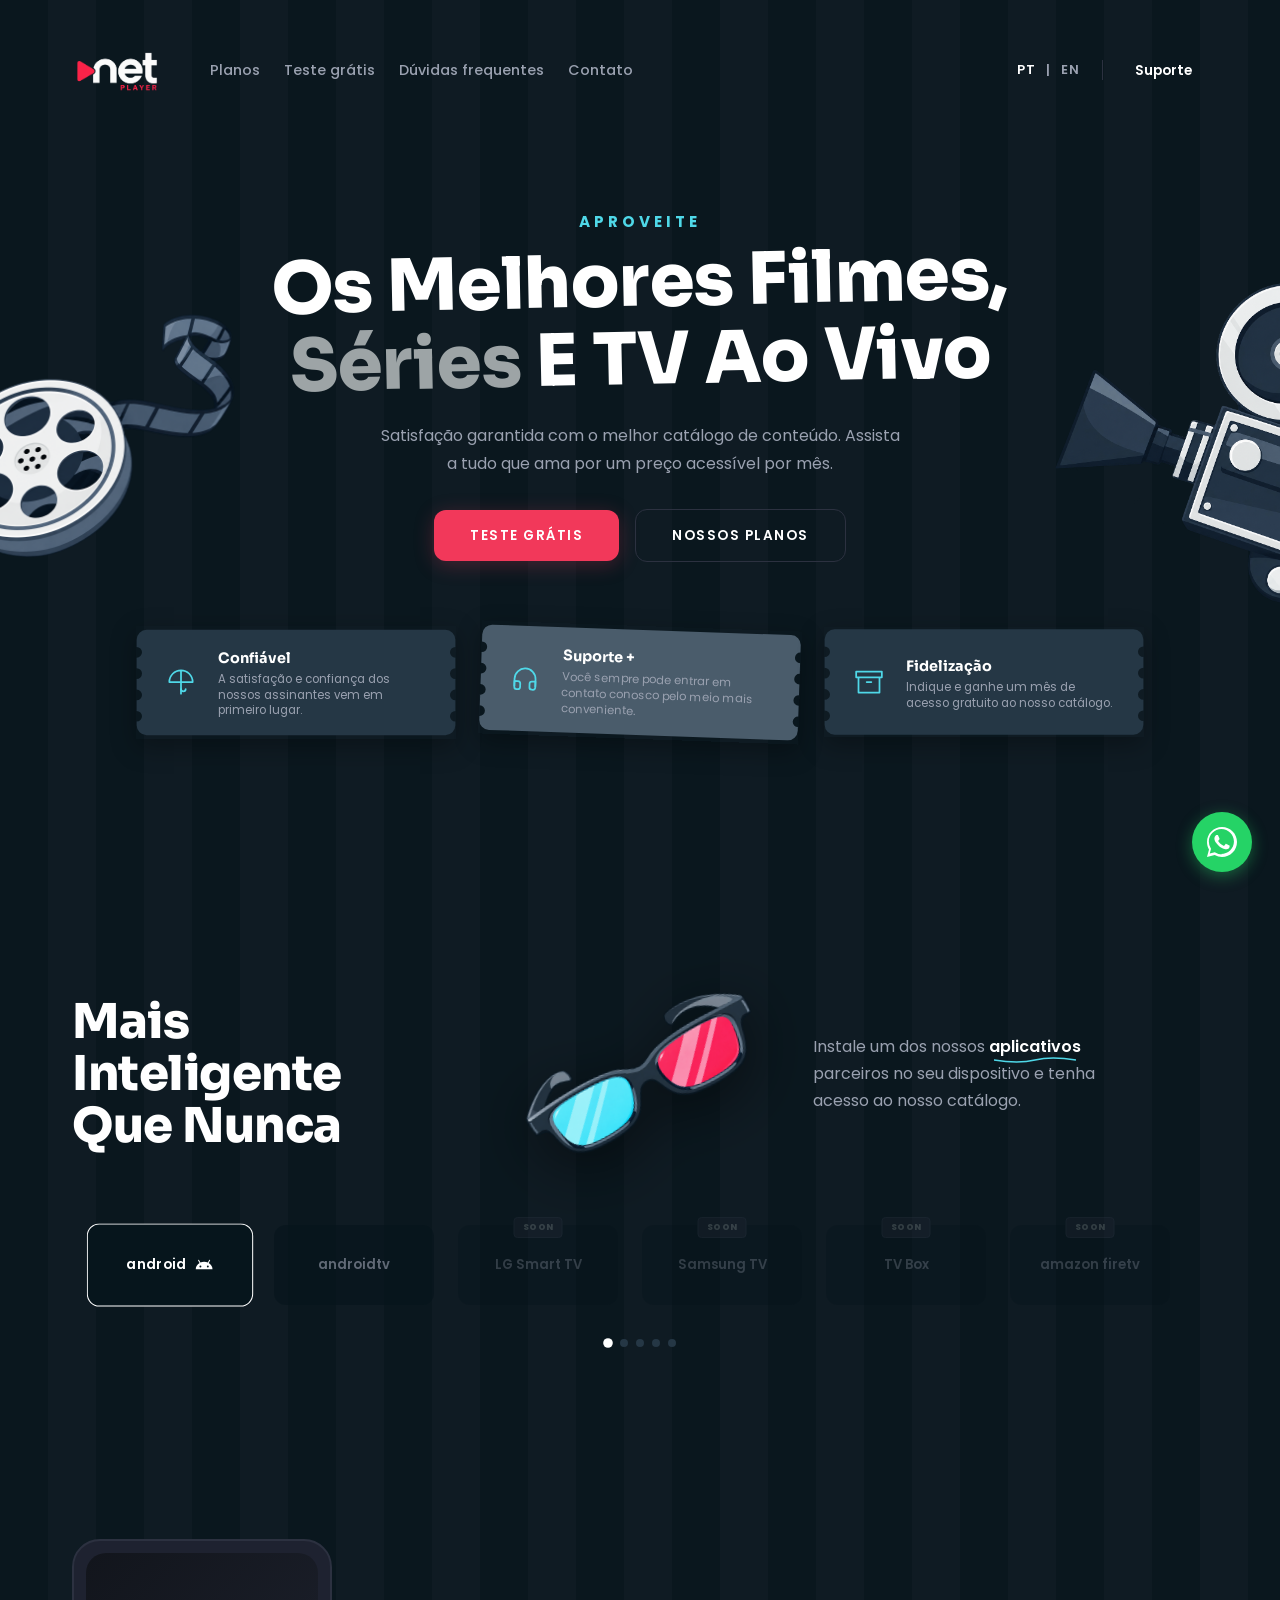
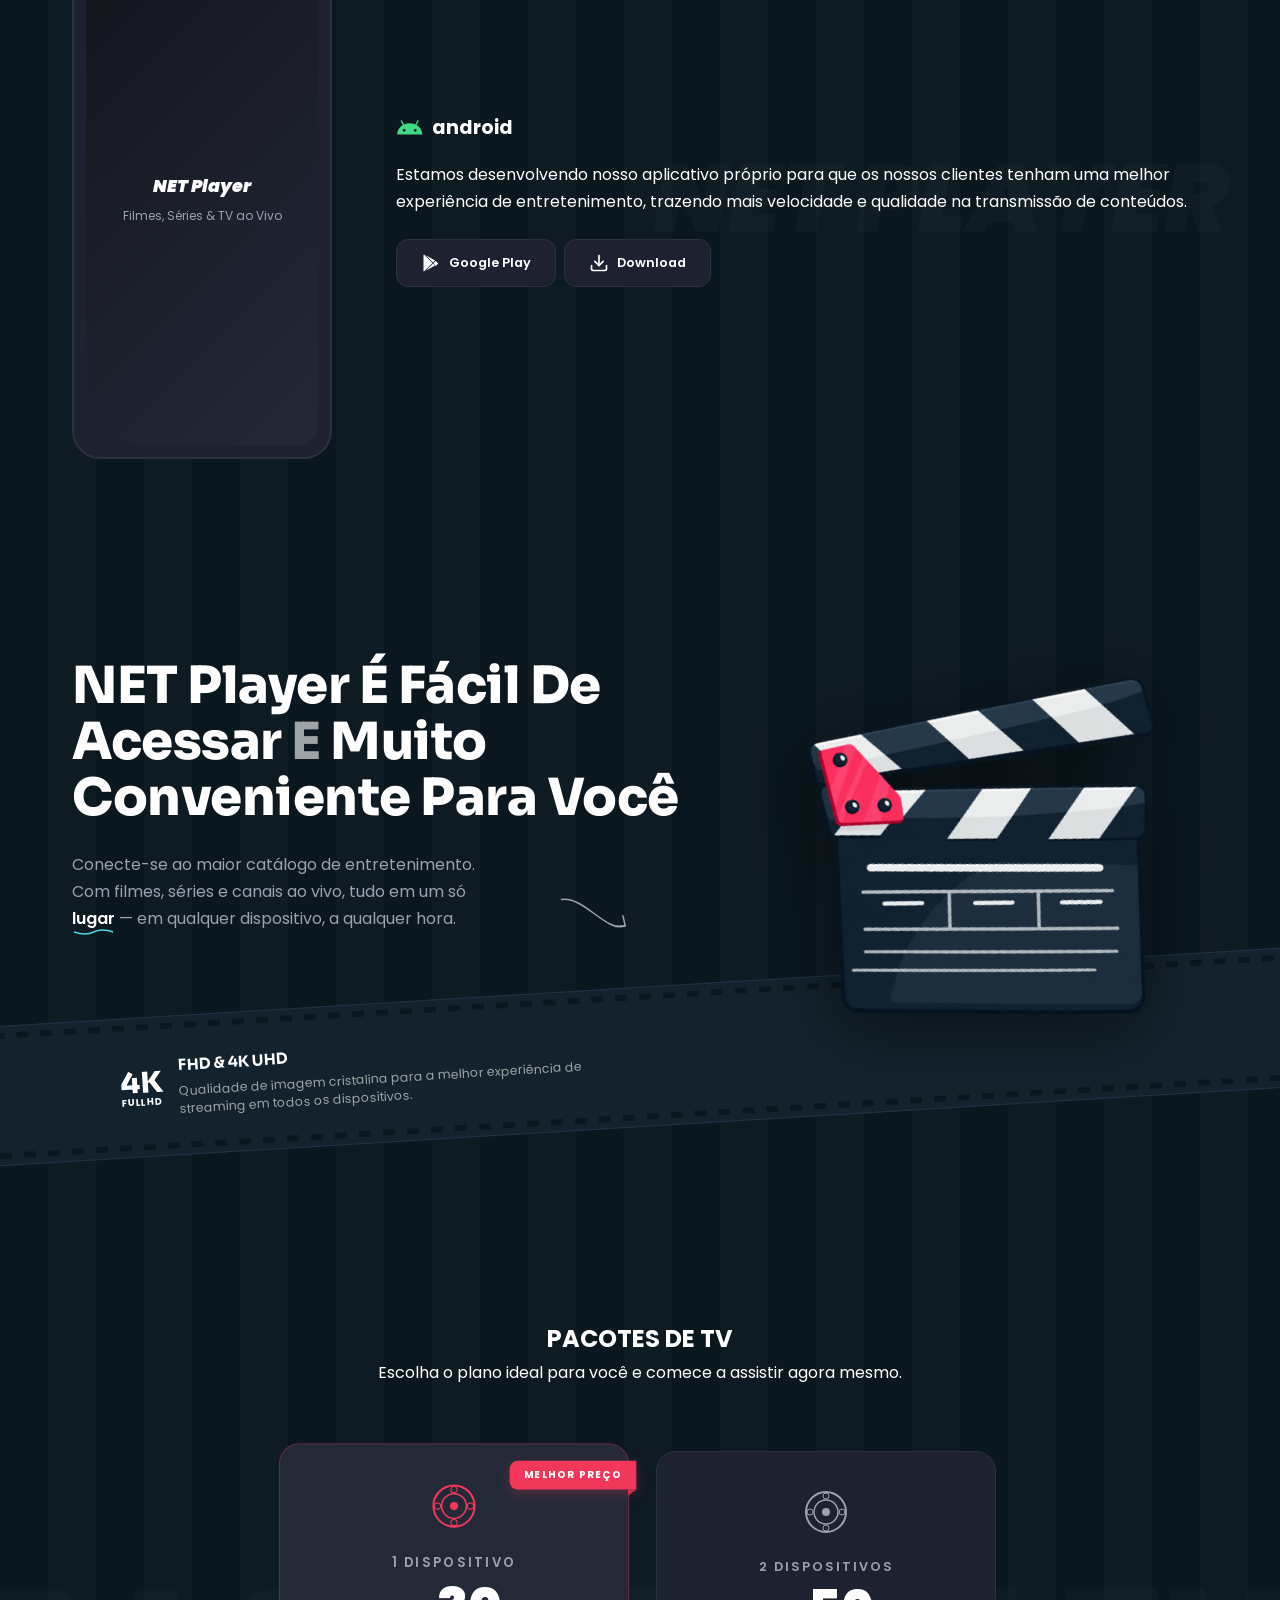
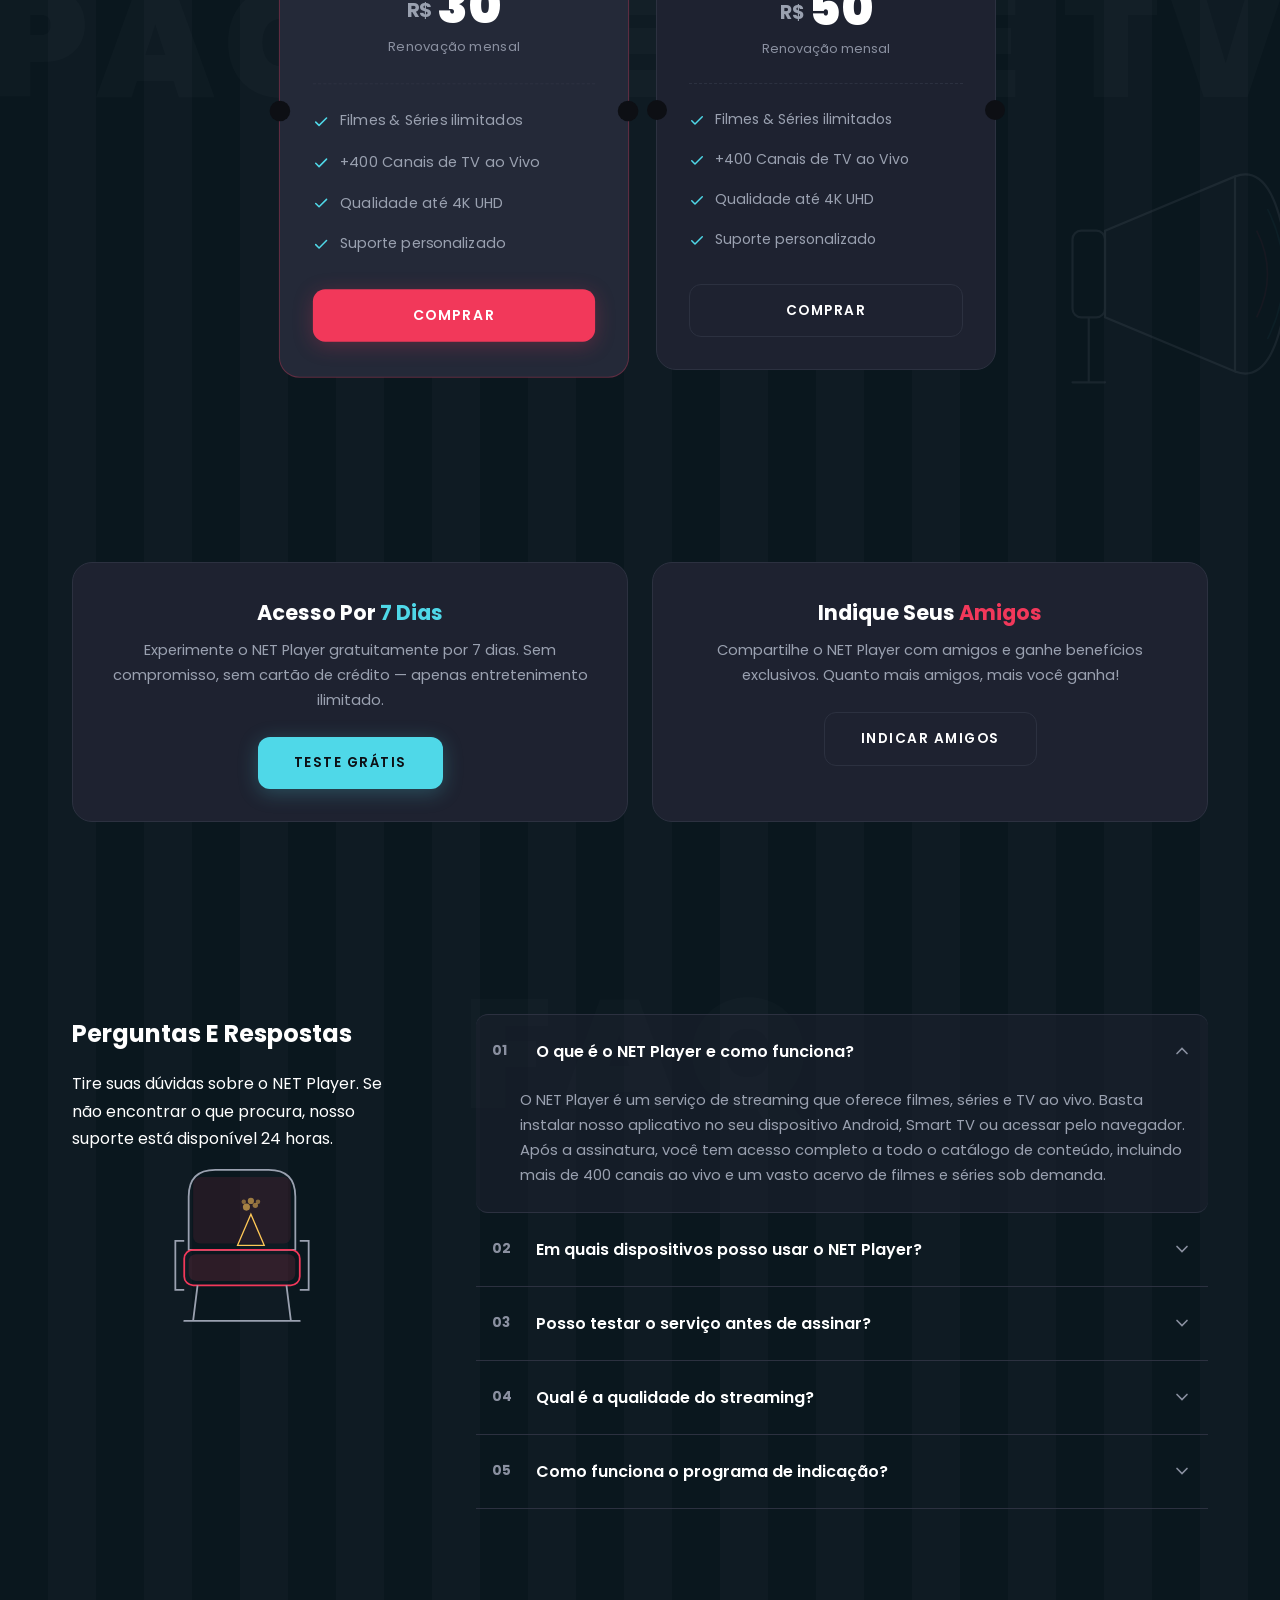
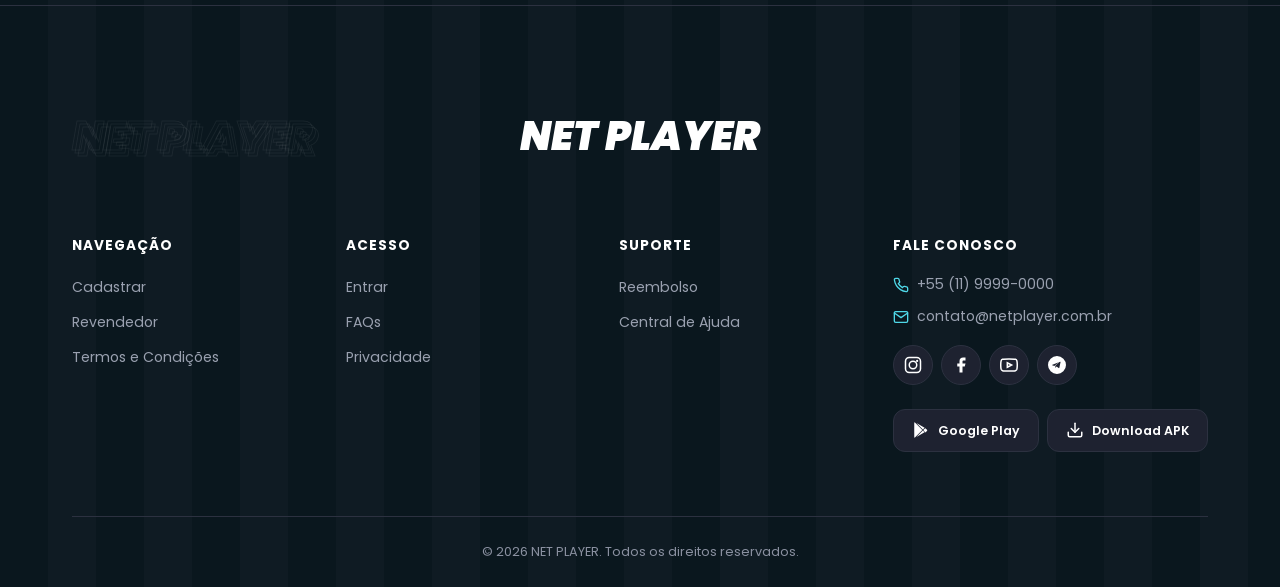
==== commit 5dcd3031: "criado menu fixo" ====
--- a/index.html
+++ b/index.html
@@ -23,9 +23,17 @@
        ============================================ -->
   <header class="site-header" id="header">
     <div class="container header-inner">
-      <a href="#" class="logo" aria-label="NET Player — Página inicial">
-        <img src="assets/img/logo.png" alt="NET Player logo" style="height: 45px; width: auto; display: block;" />
-      </a>
+      <div class="header-left">
+        <a href="#" class="logo" aria-label="NET Player — Página inicial">
+          <img src="assets/img/logo.png" alt="NET Player logo" style="height: 45px; width: auto; display: block;" />
+        </a>
+        <nav class="header-nav">
+          <a href="#pricing" class="nav-link">Planos</a>
+          <a href="#benefits" class="nav-link">Teste grátis</a>
+          <a href="#faq" class="nav-link">Dúvidas frequentes</a>
+          <a href="#footer" class="nav-link">Contato</a>
+        </nav>
+      </div>
       <div class="header-right">
         <div class="lang-switch" role="group" aria-label="Selecionar idioma">
           <button class="active" aria-label="Português">PT</button>
@@ -67,7 +75,7 @@
         </p>
         <div class="hero-actions reveal">
           <a href="#pricing" class="btn-primary">TESTE GRÁTIS</a>
-          <a href="#benefits" class="btn-outline">INDIQUE UM AMIGO</a>
+          <a href="#pricing" class="btn-outline">NOSSOS PLANOS</a>
         </div>
 
         <!-- Floating feature cards -->
@@ -686,6 +694,13 @@
     </div>
   </footer>
 
+  <!-- WhatsApp Floating Button -->
+  <a href="https://wa.me/5511917128774" target="_blank" rel="noopener noreferrer" class="whatsapp-float" aria-label="Fale conosco pelo WhatsApp">
+    <svg viewBox="0 0 32 32" fill="currentColor" xmlns="http://www.w3.org/2000/svg">
+      <path d="M16.004 0C7.165 0 .003 7.161.003 15.999c0 2.82.737 5.573 2.14 7.998L0 32l8.186-2.147A15.94 15.94 0 0 0 16.004 32C24.838 32 32 24.837 32 15.999 32 7.161 24.838 0 16.004 0zm0 29.393a13.36 13.36 0 0 1-7.215-2.1l-.518-.307-5.362 1.406 1.43-5.222-.337-.535a13.32 13.32 0 0 1-2.044-7.136c0-7.38 6.007-13.386 13.39-13.386 7.38 0 13.386 6.006 13.386 13.386 0 7.383-6.35 13.394-13.73 13.394zm7.327-10.024c-.4-.2-2.367-1.168-2.733-1.3-.367-.134-.634-.2-.9.2-.268.4-1.034 1.3-1.268 1.568-.234.267-.467.3-.867.1-.4-.2-1.69-.623-3.22-1.987-1.19-1.062-1.993-2.374-2.227-2.774-.233-.4-.025-.616.175-.815.18-.18.4-.467.6-.7.2-.234.267-.4.4-.668.134-.267.067-.5-.033-.7-.1-.2-.9-2.168-1.234-2.968-.325-.78-.655-.674-.9-.687l-.767-.013c-.267 0-.7.1-1.067.5-.367.4-1.4 1.368-1.4 3.336 0 1.967 1.433 3.868 1.633 4.134.2.268 2.823 4.31 6.84 6.042.955.413 1.7.659 2.282.844.96.305 1.832.262 2.522.159.77-.115 2.367-.968 2.7-1.902.334-.934.334-1.734.234-1.902-.1-.167-.367-.267-.767-.467z"/>
+    </svg>
+  </a>
+
   <script src="js/main.js"></script>
 </body>
 </html>
--- a/css/style.css
+++ b/css/style.css
@@ -175,14 +175,21 @@
    1. HEADER
    ============================================ */
 .site-header {
-  position: absolute;
+  position: fixed;
   top: 0;
   left: 0;
   right: 0;
   z-index: 100;
   padding: var(--space-xl) 0;
   background: transparent;
-  transition: background var(--transition);
+  transition: background 0.35s ease, padding 0.35s ease, backdrop-filter 0.35s ease;
+}
+
+.site-header.scrolled {
+  background: rgba(0, 0, 0, 0.75);
+  backdrop-filter: blur(12px);
+  -webkit-backdrop-filter: blur(12px);
+  padding: var(--space-sm) 0;
 }
 
 .header-inner {
@@ -203,6 +210,36 @@
 
 .logo span {
   color: var(--color-primary);
+}
+
+.header-left {
+  display: flex;
+  align-items: center;
+  gap: var(--space-xl);
+}
+
+.header-nav {
+  display: flex;
+  align-items: center;
+  gap: var(--space-md);
+}
+
+.nav-link {
+  color: var(--color-text-secondary);
+  font-size: 0.9rem;
+  font-weight: 500;
+  text-decoration: none;
+  transition: color var(--transition);
+}
+
+.nav-link:hover {
+  color: var(--color-text);
+}
+
+@media (max-width: 992px) {
+  .header-nav {
+    display: none;
+  }
 }
 
 .header-right {
@@ -1776,4 +1813,52 @@
   .logo img {
     height: 45px !important;
   }
+}
+
+/* ── WhatsApp Floating Button ── */
+.whatsapp-float {
+  position: fixed;
+  bottom: 28px;
+  right: 28px;
+  z-index: 999;
+  width: 60px;
+  height: 60px;
+  background: #25D366;
+  color: #fff;
+  border-radius: 50%;
+  display: flex;
+  align-items: center;
+  justify-content: center;
+  box-shadow: 0 4px 16px rgba(37, 211, 102, 0.4);
+  transition: transform 0.3s ease, box-shadow 0.3s ease;
+  animation: whatsapp-pulse 2s infinite;
+}
+
+.whatsapp-float svg {
+  width: 30px;
+  height: 30px;
+}
+
+.whatsapp-float:hover {
+  transform: scale(1.1);
+  box-shadow: 0 6px 24px rgba(37, 211, 102, 0.55);
+  animation: none;
+}
+
+@keyframes whatsapp-pulse {
+  0%, 100% { box-shadow: 0 4px 16px rgba(37, 211, 102, 0.4); }
+  50% { box-shadow: 0 4px 24px rgba(37, 211, 102, 0.7); }
+}
+
+@media (max-width: 768px) {
+  .whatsapp-float {
+    width: 52px;
+    height: 52px;
+    bottom: 20px;
+    right: 20px;
+  }
+  .whatsapp-float svg {
+    width: 26px;
+    height: 26px;
+  }
 }
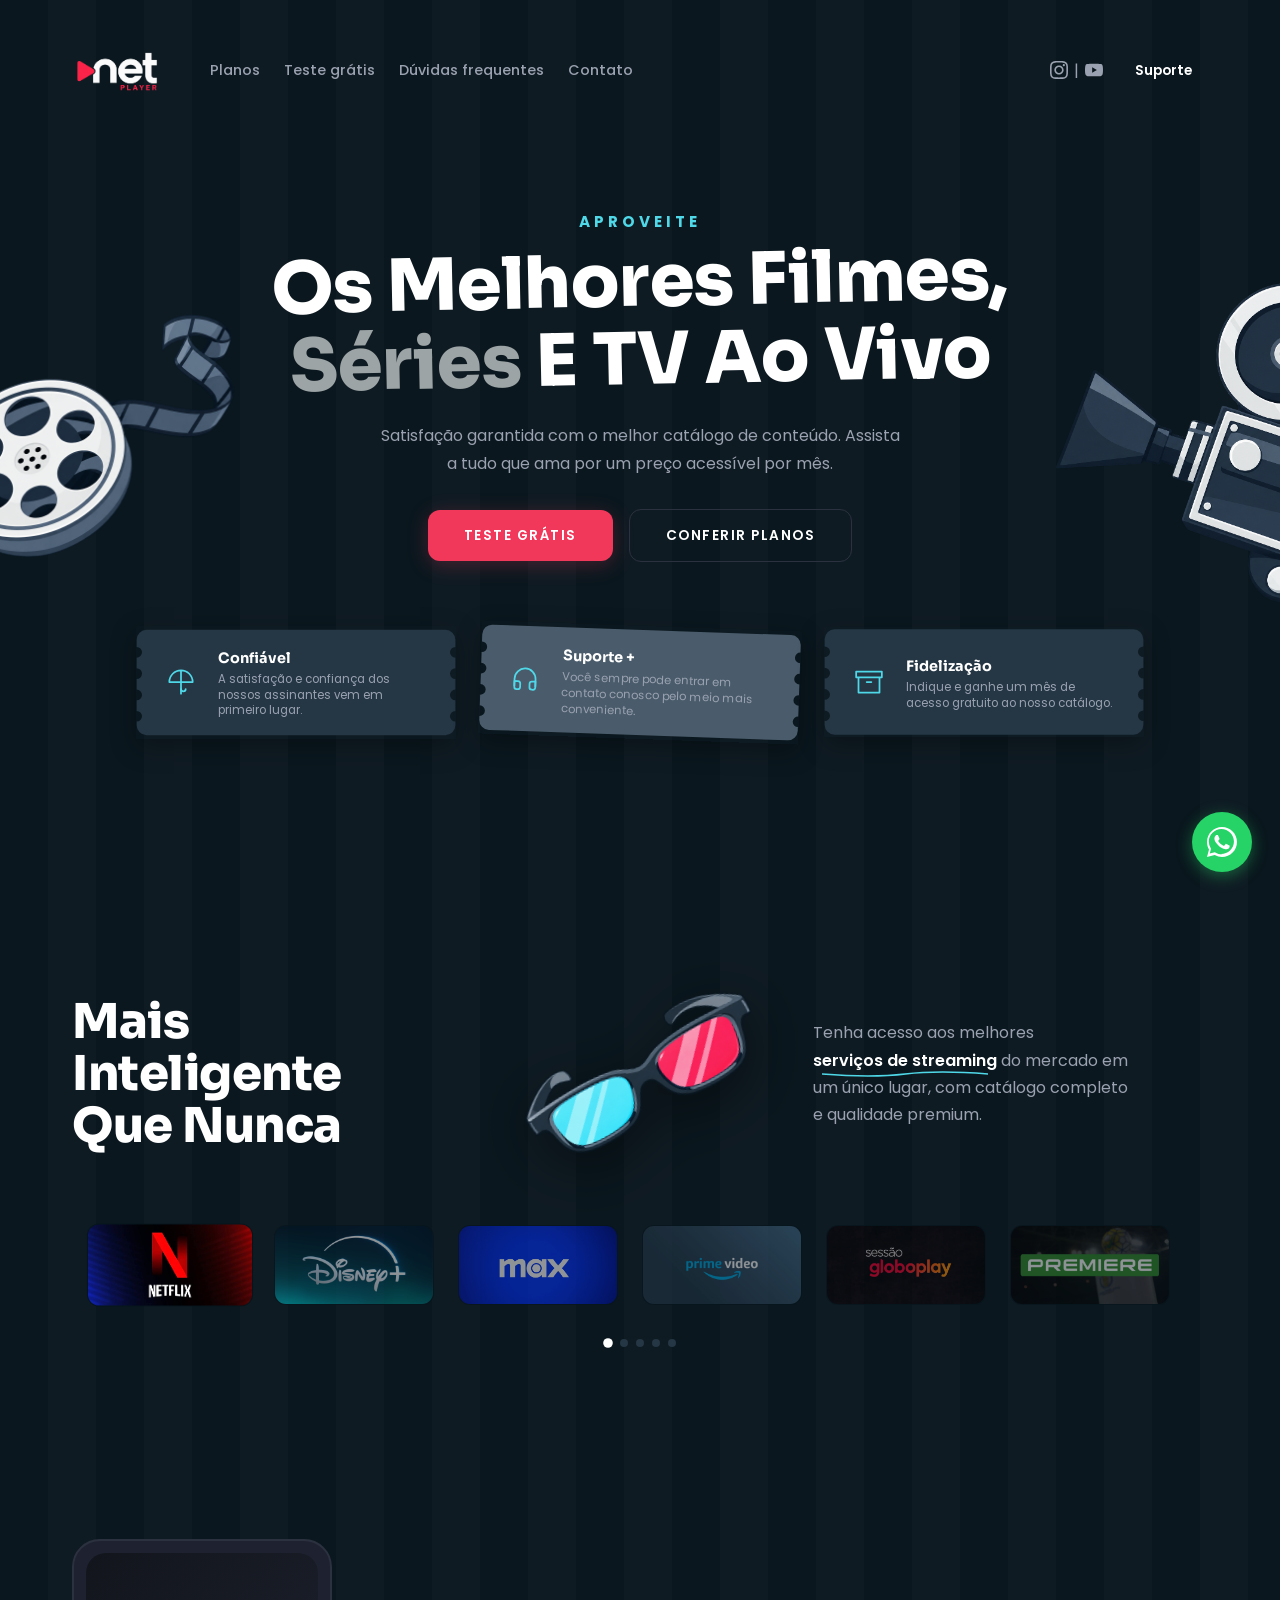
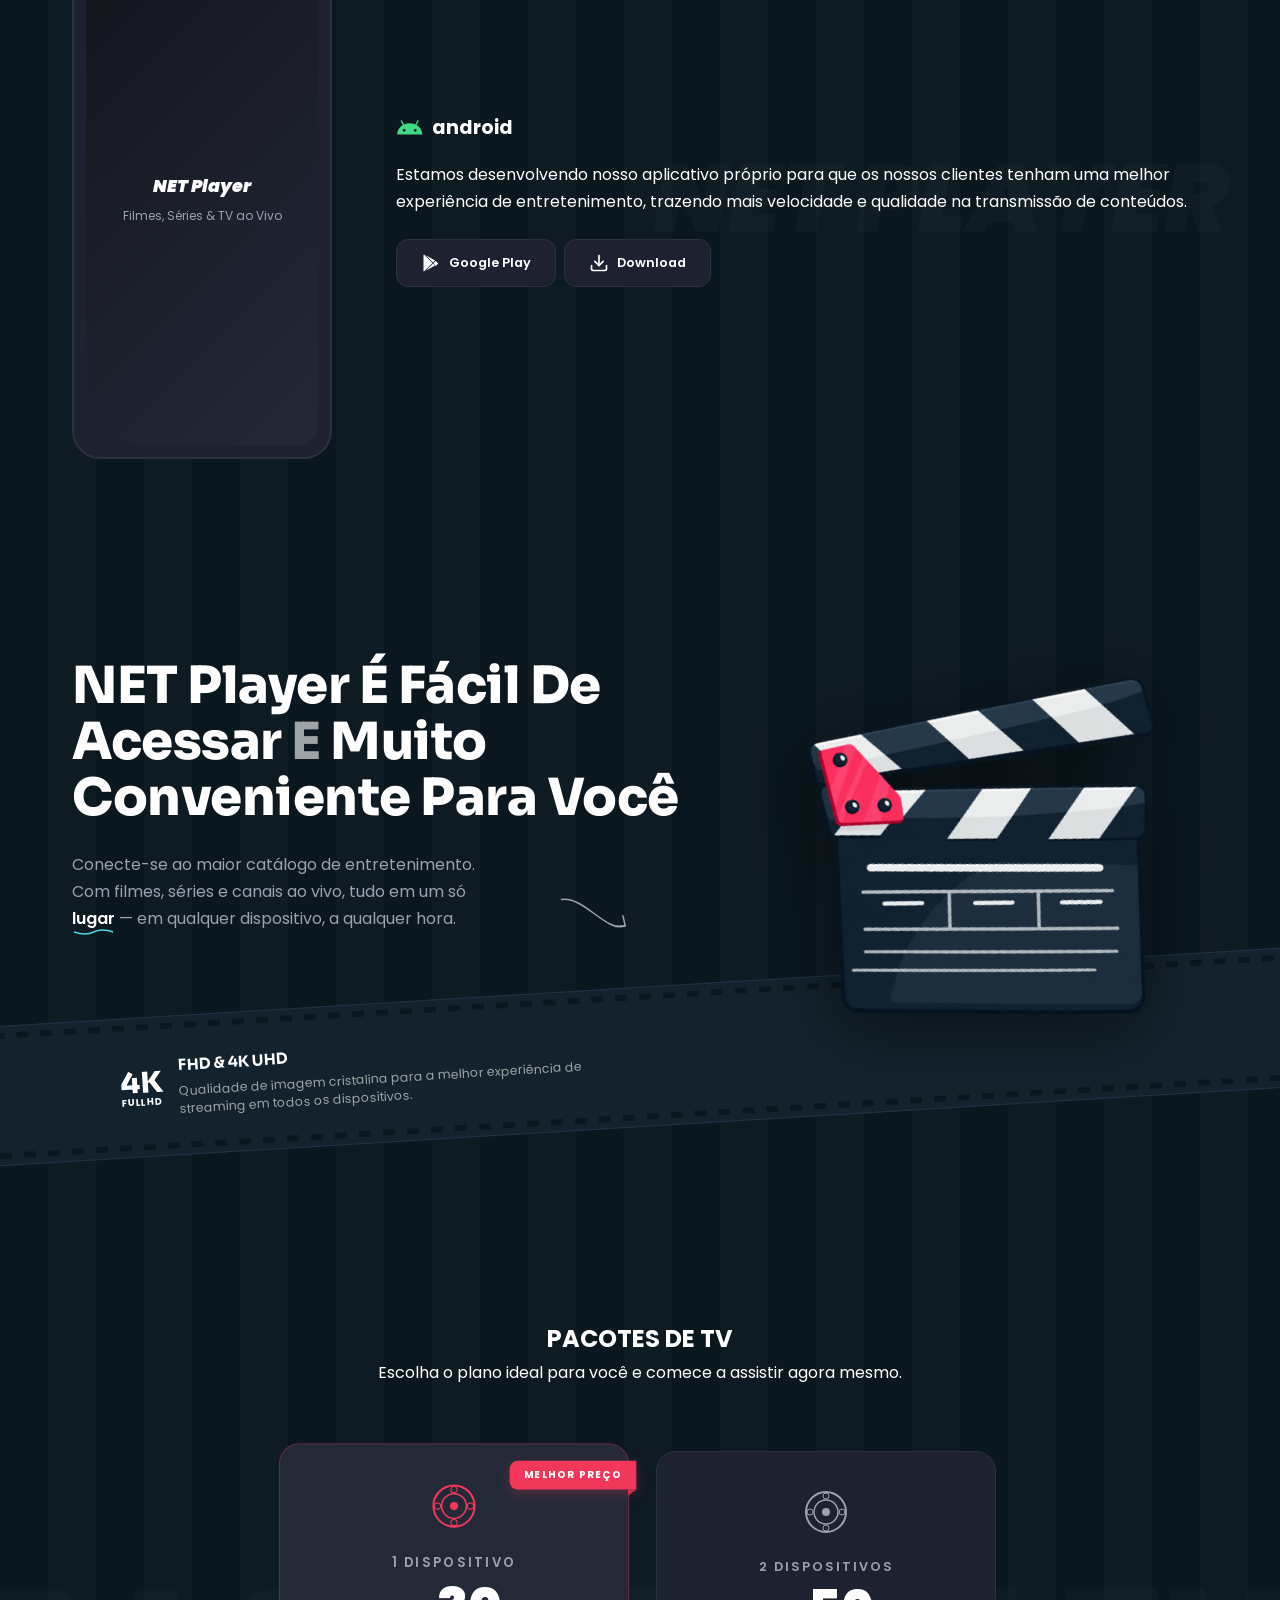
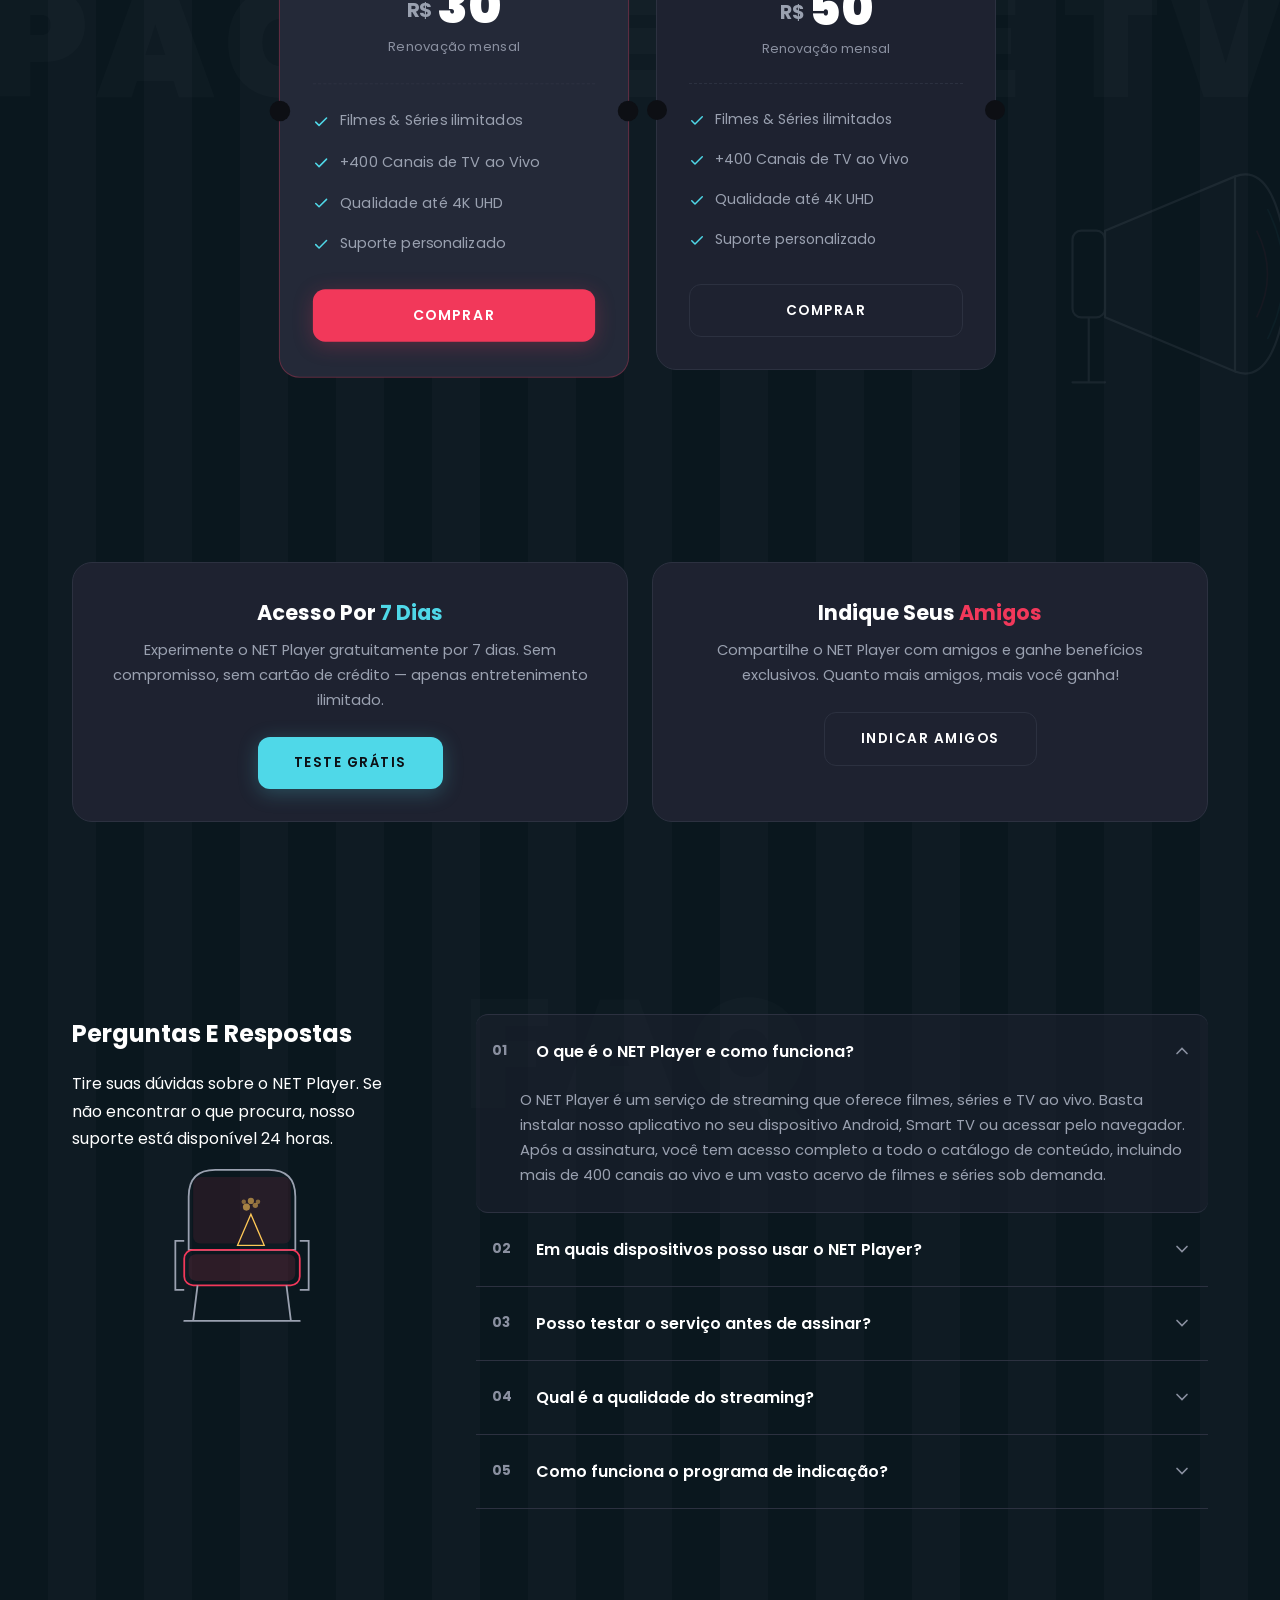
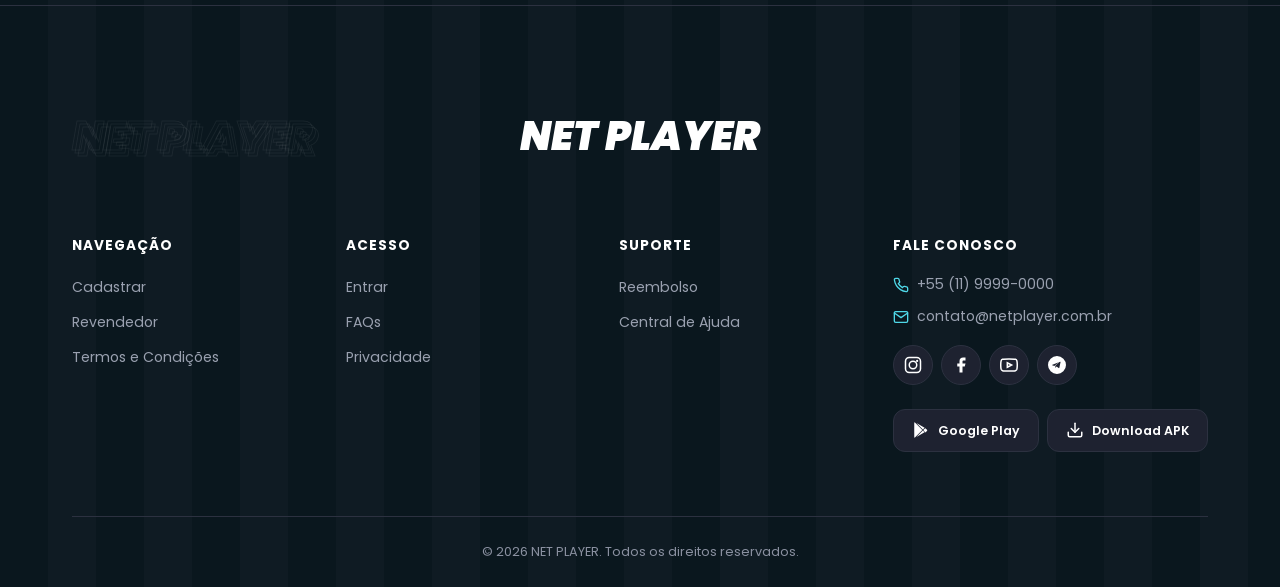
==== commit abbcaba6: "Criado página de links e atualizado seção de cards de streamings" ====
--- a/index.html
+++ b/index.html
@@ -3,18 +3,161 @@
 <head>
   <meta charset="UTF-8" />
   <meta name="viewport" content="width=device-width, initial-scale=1.0" />
-  <title>netplayer IPTV</title>
-  <meta name="description" content="NET Player: assista filmes, séries e TV ao vivo com qualidade 4K. Suporte 24/7, preço acessível e catálogo completo em todos os dispositivos." />
-  <meta property="og:title" content="NET Player — Filmes, Séries e TV ao Vivo" />
-  <meta property="og:description" content="O melhor streaming de filmes, séries e TV ao vivo. Assine agora com preço acessível." />
+  <title>NET Player — Filmes, Séries e TV ao Vivo em 4K | Teste Grátis</title>
+  
+  <!-- Primary Meta Tags -->
+  <meta name="title" content="NET Player — Filmes, Séries e TV ao Vivo em 4K | Teste Grátis" />
+  <meta name="description" content="Assista a filmes, séries sob demanda e +400 canais de TV ao vivo em 4K com o NET Player. Solcite seu teste grátis sem cartão de crédito, suporte 24/7 e compatível com Smart TVs, Android e PC." />
+  <meta name="keywords" content="NET Player, streaming tv, tv ao vivo, filmes e series, teste gratis tv, iptv premium, canais 4k, aplicativo streaming, futebol ao vivo" />
+  <meta name="author" content="NET Player" />
+  <meta name="robots" content="index, follow, max-image-preview:large, max-snippet:-1, max-video-preview:-1" />
+  <meta name="theme-color" content="#12151C" />
+  <link rel="canonical" href="https://netplayer.com.br/" />
+
+  <!-- Open Graph / Facebook / WhatsApp -->
   <meta property="og:type" content="website" />
+  <meta property="og:url" content="https://netplayer.com.br/" />
+  <meta property="og:site_name" content="NET Player" />
+  <meta property="og:title" content="NET Player — Filmes, Séries e TV ao Vivo em 4K" />
+  <meta property="og:description" content="O melhor catálogo de streaming com +400 canais de TV ao vivo, filmes e séries em 4K. Solicite seu teste grátis sem cartão de crédito." />
+  <meta property="og:image" content="https://netplayer.com.br/assets/img/logo.png" />
   <meta property="og:locale" content="pt_BR" />
+
+  <!-- Twitter / X Cards -->
+  <meta name="twitter:card" content="summary_large_image" />
+  <meta name="twitter:url" content="https://netplayer.com.br/" />
+  <meta name="twitter:title" content="NET Player — Filmes, Séries e TV ao Vivo em 4K" />
+  <meta name="twitter:description" content="O melhor catálogo de streaming com +400 canais de TV ao vivo, filmes e séries em 4K. Solicite seu teste grátis!" />
+  <meta name="twitter:image" content="https://netplayer.com.br/assets/img/logo.png" />
+
+  <!-- Favicon -->
   <link rel="icon" type="image/png" href="assets/img/fav.png" />
+  
+  <!-- Fonts & Styles -->
   <link rel="preconnect" href="https://fonts.googleapis.com" />
   <link rel="preconnect" href="https://fonts.gstatic.com" crossorigin />
-  <link href="https://fonts.googleapis.com/css2?family=Poppins:ital,wght@0,400;0,500;0,600;0,700;0,800;0,900;1,700;1,800;1,900&display=swap" rel="stylesheet" />
+  <link href="https://fonts.googleapis.com/css2?family=Poppins:ital,wght@0,400;0,500;0,600;0,700;0,800;0,900;1,700;1,800;1,900&family=Sora:wght@700;800&display=swap" rel="stylesheet" />
   <link rel="stylesheet" href="css/style.css" />
-  
+
+  <!-- JSON-LD Structured Data (Google & AI Search Engine Optimization) -->
+  <script type="application/ld+json">
+  {
+    "@context": "https://schema.org",
+    "@graph": [
+      {
+        "@type": "Organization",
+        "@id": "https://netplayer.com.br/#organization",
+        "name": "NET Player",
+        "url": "https://netplayer.com.br/",
+        "logo": "https://netplayer.com.br/assets/img/logo.png",
+        "description": "Serviço de streaming premium com filmes, séries sob demanda e mais de 400 canais de TV ao vivo em 4K.",
+        "contactPoint": {
+          "@type": "ContactPoint",
+          "telephone": "+55-11-91712-8774",
+          "contactType": "customer service",
+          "areaServed": "BR",
+          "availableLanguage": "Portuguese"
+        }
+      },
+      {
+        "@type": "WebSite",
+        "@id": "https://netplayer.com.br/#website",
+        "url": "https://netplayer.com.br/",
+        "name": "NET Player",
+        "description": "Os melhores filmes, séries e TV ao vivo em 4K",
+        "publisher": {
+          "@id": "https://netplayer.com.br/#organization"
+        },
+        "inLanguage": "pt-BR"
+      },
+      {
+        "@type": "Product",
+        "@id": "https://netplayer.com.br/#product",
+        "name": "Assinatura NET Player Streaming",
+        "description": "Acesso a filmes, séries ilimitadas e +400 canais de TV ao vivo em qualidade 4K Ultra HD.",
+        "brand": {
+          "@type": "Brand",
+          "name": "NET Player"
+        },
+        "offers": [
+          {
+            "@type": "Offer",
+            "name": "Plano 1 Dispositivo",
+            "price": "30.00",
+            "priceCurrency": "BRL",
+            "priceValidUntil": "2027-12-31",
+            "availability": "https://schema.org/InStock",
+            "url": "https://netplayer.com.br/#pricing"
+          },
+          {
+            "@type": "Offer",
+            "name": "Plano 2 Dispositivos",
+            "price": "50.00",
+            "priceCurrency": "BRL",
+            "priceValidUntil": "2027-12-31",
+            "availability": "https://schema.org/InStock",
+            "url": "https://netplayer.com.br/#pricing"
+          },
+          {
+            "@type": "Offer",
+            "name": "Teste Grátis 7 Dias",
+            "price": "0.00",
+            "priceCurrency": "BRL",
+            "priceValidUntil": "2027-12-31",
+            "availability": "https://schema.org/InStock",
+            "url": "https://netplayer.com.br/"
+          }
+        ]
+      },
+      {
+        "@type": "FAQPage",
+        "@id": "https://netplayer.com.br/#faq",
+        "mainEntity": [
+          {
+            "@type": "Question",
+            "name": "O que é o NET Player e como funciona?",
+            "acceptedAnswer": {
+              "@type": "Answer",
+              "text": "O NET Player é um serviço de streaming que oferece filmes, séries e TV ao vivo. Basta instalar nosso aplicativo no seu dispositivo Android, Smart TV ou acessar pelo navegador. Após a assinatura, você tem acesso completo a todo o catálogo de conteúdo, incluindo mais de 400 canais ao vivo e um vasto acervo de filmes e séries sob demanda."
+            }
+          },
+          {
+            "@type": "Question",
+            "name": "Em quais dispositivos posso usar o NET Player?",
+            "acceptedAnswer": {
+              "@type": "Answer",
+              "text": "Atualmente o NET Player está disponível para dispositivos Android (smartphones e tablets) e Android TV. Em breve teremos suporte para LG, Samsung Smart TV e Amazon Fire TV. Você também pode acessar pelo navegador web em qualquer computador."
+            }
+          },
+          {
+            "@type": "Question",
+            "name": "Posso testar o serviço antes de assinar?",
+            "acceptedAnswer": {
+              "@type": "Answer",
+              "text": "Sim! Oferecemos acesso gratuito para que você experimente todo o catálogo sem compromisso. Não é necessário cartão de crédito para iniciar o teste. Se gostar, basta escolher um dos nossos planos para continuar assistindo."
+            }
+          },
+          {
+            "@type": "Question",
+            "name": "Qual é a qualidade do streaming?",
+            "acceptedAnswer": {
+              "@type": "Answer",
+              "text": "O NET Player oferece streaming em qualidade até 4K Ultra HD, dependendo do conteúdo e da velocidade da sua conexão. A maioria dos canais ao vivo está disponível em Full HD (1080p), e nosso sistema ajusta automaticamente a qualidade para garantir a melhor experiência sem travamentos."
+            }
+          },
+          {
+            "@type": "Question",
+            "name": "Como funciona o programa de indicação?",
+            "acceptedAnswer": {
+              "@type": "Answer",
+              "text": "Nosso programa de indicação é simples: compartilhe seu link exclusivo com amigos. Quando eles assinarem o NET Player através do seu link, você ganha créditos que podem ser usados para estender sua assinatura. Quanto mais amigos você indicar, mais meses gratuitos você acumula!"
+            }
+          }
+        ]
+      }
+    ]
+  }
+  </script>
 </head>
 <body>
 
@@ -29,18 +172,21 @@
         </a>
         <nav class="header-nav">
           <a href="#pricing" class="nav-link">Planos</a>
-          <a href="#benefits" class="nav-link">Teste grátis</a>
+          <a href="#" class="nav-link btn-trigger-trial">Teste grátis</a>
           <a href="#faq" class="nav-link">Dúvidas frequentes</a>
           <a href="#footer" class="nav-link">Contato</a>
         </nav>
       </div>
       <div class="header-right">
-        <div class="lang-switch" role="group" aria-label="Selecionar idioma">
-          <button class="active" aria-label="Português">PT</button>
+        <div class="lang-switch" role="group" aria-label="Redes sociais">
+          <a href="#" target="_blank" rel="noopener noreferrer" aria-label="Instagram">
+            <svg viewBox="0 0 24 24" fill="currentColor" width="18" height="18"><path d="M12 2.163c3.204 0 3.584.012 4.85.07 3.252.148 4.771 1.691 4.919 4.919.058 1.265.069 1.645.069 4.849 0 3.205-.012 3.584-.069 4.849-.149 3.225-1.664 4.771-4.919 4.919-1.266.058-1.644.07-4.85.07-3.204 0-3.584-.012-4.849-.07-3.26-.149-4.771-1.699-4.919-4.92-.058-1.265-.07-1.644-.07-4.849 0-3.204.013-3.583.07-4.849.149-3.227 1.664-4.771 4.919-4.919 1.266-.057 1.645-.069 4.849-.069zm0-2.163c-3.259 0-3.667.014-4.947.072-4.358.2-6.78 2.618-6.98 6.98-.059 1.281-.073 1.689-.073 4.948 0 3.259.014 3.668.072 4.948.2 4.358 2.618 6.78 6.98 6.98 1.281.058 1.689.072 4.948.072 3.259 0 3.668-.014 4.948-.072 4.354-.2 6.782-2.618 6.979-6.98.059-1.28.073-1.689.073-4.948 0-3.259-.014-3.667-.072-4.947-.196-4.354-2.617-6.78-6.979-6.98-1.281-.059-1.69-.073-4.949-.073zm0 5.838c-3.403 0-6.162 2.759-6.162 6.162s2.759 6.163 6.162 6.163 6.162-2.759 6.162-6.163c0-3.403-2.759-6.162-6.162-6.162zm0 10.162c-2.209 0-4-1.79-4-4 0-2.209 1.791-4 4-4s4 1.791 4 4c0 2.21-1.791 4-4 4zm6.406-11.845c-.796 0-1.441.645-1.441 1.44s.645 1.44 1.441 1.44c.795 0 1.439-.645 1.439-1.44s-.644-1.44-1.439-1.44z"/></svg>
+          </a>
           <span>|</span>
-          <button aria-label="English">EN</button>
-        </div>
-        <div class="header-separator"></div>
+          <a href="#" target="_blank" rel="noopener noreferrer" aria-label="YouTube">
+            <svg viewBox="0 0 24 24" fill="currentColor" width="18" height="18"><path d="M23.498 6.186a3.016 3.016 0 0 0-2.122-2.136C19.505 3.545 12 3.545 12 3.545s-7.505 0-9.377.505A3.017 3.017 0 0 0 .502 6.186C0 8.07 0 12 0 12s0 3.93.502 5.814a3.016 3.016 0 0 0 2.122 2.136c1.871.505 9.376.505 9.376.505s7.505 0 9.377-.505a3.015 3.015 0 0 0 2.122-2.136C24 15.93 24 12 24 12s0-3.93-.502-5.814zM9.545 15.568V8.432L15.818 12l-6.273 3.568z"/></svg>
+          </a>
+        </div>
         <a href="#" class="btn-login">Suporte</a>
       </div>
     </div>
@@ -74,8 +220,8 @@
           Satisfação garantida com o melhor catálogo de conteúdo. Assista a tudo que ama por um preço acessível por mês.
         </p>
         <div class="hero-actions reveal">
-          <a href="#pricing" class="btn-primary">TESTE GRÁTIS</a>
-          <a href="#pricing" class="btn-outline">NOSSOS PLANOS</a>
+          <a href="#" class="btn-primary btn-trigger-trial">TESTE GRÁTIS</a>
+          <a href="#pricing" class="btn-outline">CONFERIR PLANOS</a>
         </div>
 
         <!-- Floating feature cards -->
@@ -151,7 +297,7 @@
           
           <div class="smarter-desc-col">
             <p class="smarter-desc-text">
-              Instale um dos nossos <span class="highlight-underline">aplicativos</span> parceiros no seu dispositivo e tenha acesso ao nosso catálogo.
+              Tenha acesso aos melhores <span class="highlight-underline">serviços de streaming</span> do mercado em um único lugar, com catálogo completo e qualidade premium.
             </p>
           </div>
           
@@ -162,74 +308,66 @@
           <div class="smarter-carousel-viewport">
             <div class="smarter-devices-grid">
               
-              <!-- Card 1: Android (active) -->
+              <!-- Card 1: Netflix -->
               <div class="device-card active">
                 <div class="device-card-inner">
-                  <span class="device-name">android</span>
-                  <svg class="device-icon" viewBox="0 0 24 24" fill="currentColor"><path d="M17.6 9.48l1.84-3.18c.16-.31.04-.69-.27-.85-.31-.16-.69-.04-.85.27l-1.86 3.22c-1.44-.65-3.04-1.02-4.72-1.02s-3.28.37-4.72 1.02L5.17 5.72c-.16-.31-.54-.43-.85-.27-.31.16-.43.54-.27.85L5.89 9.48C2.93 11.17 1.05 14.11 1 17.5h21.5c-.05-3.39-1.93-6.33-4.9-8.02zM7 15.25a1.25 1.25 0 110-2.5 1.25 1.25 0 010 2.5zm9.5 0a1.25 1.25 0 110-2.5 1.25 1.25 0 010 2.5z"/></svg>
-                </div>
-              </div>
-
-              <!-- Card 2: Android TV -->
+                  <img src="assets/img/logos/Logonetflix.png" alt="Netflix no NET Player Streaming" class="logo-card-img" />
+                </div>
+              </div>
+
+              <!-- Card 2: Disney+ -->
               <div class="device-card">
                 <div class="device-card-inner">
-                  <span class="device-name">androidtv</span>
-                </div>
-              </div>
-
-              <!-- Card 3: LG (Soon) -->
-              <div class="device-card disabled">
-                <span class="soon-badge">SOON</span>
+                  <img src="assets/img/logos/disney_v3q1.jpg" alt="Disney Plus no NET Player Streaming" class="logo-card-img" />
+                </div>
+              </div>
+
+              <!-- Card 3: Max (HBO) -->
+              <div class="device-card">
                 <div class="device-card-inner">
-                  <span class="device-name">LG Smart TV</span>
-                </div>
-              </div>
-
-              <!-- Card 4: Samsung (Soon) -->
-              <div class="device-card disabled">
-                <span class="soon-badge">SOON</span>
+                  <img src="assets/img/logos/max.jpg" alt="Max HBO no NET Player Streaming" class="logo-card-img" />
+                </div>
+              </div>
+
+              <!-- Card 4: Prime Video -->
+              <div class="device-card">
                 <div class="device-card-inner">
-                  <span class="device-name">Samsung TV</span>
-                </div>
-              </div>
-
-              <!-- Card 5: TV Box (Soon) -->
-              <div class="device-card disabled">
-                <span class="soon-badge">SOON</span>
+                  <img src="assets/img/logos/prime-video.jpg" alt="Prime Video no NET Player Streaming" class="logo-card-img" />
+                </div>
+              </div>
+
+              <!-- Card 5: Globoplay -->
+              <div class="device-card">
                 <div class="device-card-inner">
-                  <span class="device-name">TV Box</span>
-                </div>
-              </div>
-
-              <!-- Card 6: Fire TV (Soon) -->
-              <div class="device-card disabled">
-                <span class="soon-badge">SOON</span>
+                  <img src="assets/img/logos/Globoplay-logo.png" alt="Globoplay no NET Player Streaming" class="logo-card-img" />
+                </div>
+              </div>
+
+              <!-- Card 6: Premiere -->
+              <div class="device-card">
                 <div class="device-card-inner">
-                  <span class="device-name">amazon firetv</span>
-                </div>
-              </div>
-
-              <!-- Card 7: Chromecast (Soon) -->
-              <div class="device-card disabled">
-                <span class="soon-badge">SOON</span>
+                  <img src="assets/img/logos/premiere.jpg" alt="Premiere Futebol ao Vivo no NET Player" class="logo-card-img" />
+                </div>
+              </div>
+
+              <!-- Card 7: Telecine -->
+              <div class="device-card">
                 <div class="device-card-inner">
-                  <span class="device-name">Chromecast</span>
-                </div>
-              </div>
-
-              <!-- Card 8: Roku (Soon) -->
-              <div class="device-card disabled">
-                <span class="soon-badge">SOON</span>
+                  <img src="assets/img/logos/tele-cine.jpg" alt="Telecine Filmes no NET Player" class="logo-card-img" />
+                </div>
+              </div>
+
+              <!-- Card 8: Canais ao vivo -->
+              <div class="device-card">
                 <div class="device-card-inner">
-                  <span class="device-name">Roku TV</span>
-                </div>
-              </div>
-
-              <!-- Card 9: PC Browser (Soon) -->
-              <div class="device-card disabled">
-                <span class="soon-badge">SOON</span>
+                  <img src="assets/img/logos/canais-ao-vivo.png" alt="Canais de TV ao Vivo no NET Player" class="logo-card-img" />
+                </div>
+              </div>
+
+              <!-- Card 9: Filmes em cartaz -->
+              <div class="device-card">
                 <div class="device-card-inner">
-                  <span class="device-name">Navegador PC</span>
+                  <img src="assets/img/logos/filmes-em-cartaz.png" alt="Filmes em Cartaz no NET Player" class="logo-card-img" />
                 </div>
               </div>
 
@@ -479,7 +617,7 @@
           <div class="benefit-block reveal">
             <h3>Acesso Por <span style="color:var(--color-accent)">7 Dias</span></h3>
             <p>Experimente o NET Player gratuitamente por 7 dias. Sem compromisso, sem cartão de crédito — apenas entretenimento ilimitado.</p>
-            <a href="#" class="btn-primary btn-accent">TESTE GRÁTIS</a>
+            <a href="#" class="btn-primary btn-accent btn-trigger-trial">TESTE GRÁTIS</a>
           </div>
 
           <div class="benefit-block reveal">
@@ -701,6 +839,67 @@
     </svg>
   </a>
 
+  <!-- Modal de Teste Grátis -->
+  <div id="trial-modal" class="modal-overlay" aria-hidden="true" role="dialog" aria-labelledby="modal-title">
+    <div class="modal-card">
+      <!-- Close button -->
+      <button class="modal-close" aria-label="Fechar modal">
+        <svg viewBox="0 0 24 24" fill="none" stroke="currentColor" stroke-width="2" stroke-linecap="round" stroke-linejoin="round">
+          <line x1="18" y1="6" x2="6" y2="18"></line>
+          <line x1="6" y1="6" x2="18" y2="18"></line>
+        </svg>
+      </button>
+
+      <!-- Decorative cinema film-strip top -->
+      <div class="modal-film-strip" aria-hidden="true"></div>
+
+      <!-- Modal Header -->
+      <div class="modal-header">
+        <h2 id="modal-title" class="modal-title">Solicitar <span class="highlight">Teste Grátis</span></h2>
+        <p class="modal-subtitle">Preencha abaixo e receba seu acesso direto no WhatsApp.</p>
+      </div>
+
+      <!-- Dashed divider (pricing card style) -->
+      <hr class="modal-divider"/>
+
+      <!-- Form -->
+      <form id="trial-form" class="modal-form">
+        <div class="form-group">
+          <label for="trial-name" class="form-label">Nome Completo <span class="required">*</span></label>
+          <div class="form-input-wrap">
+            <svg class="form-input-icon" viewBox="0 0 24 24" fill="none" stroke="currentColor" stroke-width="1.5" stroke-linecap="round" stroke-linejoin="round">
+              <path d="M20 21v-2a4 4 0 00-4-4H8a4 4 0 00-4 4v2"/>
+              <circle cx="12" cy="7" r="4"/>
+            </svg>
+            <input type="text" id="trial-name" class="form-input" placeholder="Digite seu nome completo" required autocomplete="name" />
+          </div>
+        </div>
+        <div class="form-group">
+          <label for="trial-whatsapp" class="form-label">WhatsApp <span class="required">*</span></label>
+          <div class="form-input-wrap">
+            <svg class="form-input-icon" viewBox="0 0 24 24" fill="none" stroke="currentColor" stroke-width="1.5" stroke-linecap="round" stroke-linejoin="round">
+              <path d="M22 16.92v3a2 2 0 01-2.18 2 19.79 19.79 0 01-8.63-3.07 19.5 19.5 0 01-6-6 19.79 19.79 0 01-3.07-8.67A2 2 0 014.11 2h3a2 2 0 012 1.72 12.84 12.84 0 00.7 2.81 2 2 0 01-.45 2.11L8.09 9.91a16 16 0 006 6l1.27-1.27a2 2 0 012.11-.45 12.84 12.84 0 002.81.7A2 2 0 0122 16.92z"/>
+            </svg>
+            <input type="tel" id="trial-whatsapp" class="form-input" placeholder="(11) 99999-9999" required autocomplete="tel" />
+          </div>
+        </div>
+        <button type="submit" class="modal-submit-btn">
+          <svg viewBox="0 0 32 32" fill="currentColor" xmlns="http://www.w3.org/2000/svg" style="width: 20px; height: 20px; flex-shrink: 0;">
+            <path d="M16.004 0C7.165 0 .003 7.161.003 15.999c0 2.82.737 5.573 2.14 7.998L0 32l8.186-2.147A15.94 15.94 0 0 0 16.004 32C24.838 32 32 24.837 32 15.999 32 7.161 24.838 0 16.004 0zm0 29.393a13.36 13.36 0 0 1-7.215-2.1l-.518-.307-5.362 1.406 1.43-5.222-.337-.535a13.32 13.32 0 0 1-2.044-7.136c0-7.38 6.007-13.386 13.39-13.386 7.38 0 13.386 6.006 13.386 13.386 0 7.383-6.35 13.394-13.73 13.394zm7.327-10.024c-.4-.2-2.367-1.168-2.733-1.3-.367-.134-.634-.2-.9.2-.268.4-1.034 1.3-1.268 1.568-.234.267-.467.3-.867.1-.4-.2-1.69-.623-3.22-1.987-1.19-1.062-1.993-2.374-2.227-2.774-.233-.4-.025-.616.175-.815.18-.18.4-.467.6-.7.2-.234.267-.4.4-.668.134-.267.067-.5-.033-.7-.1-.2-.9-2.168-1.234-2.968-.325-.78-.655-.674-.9-.687l-.767-.013c-.267 0-.7.1-1.067.5-.367.4-1.4 1.368-1.4 3.336 0 1.967 1.433 3.868 1.633 4.134.2.268 2.823 4.31 6.84 6.042.955.413 1.7.659 2.282.844.96.305 1.832.262 2.522.159.77-.115 2.367-.968 2.7-1.902.334-.934.334-1.734.234-1.902-.1-.167-.367-.267-.767-.467z"/>
+          </svg>
+          <span>Solicitar teste grátis</span>
+        </button>
+      </form>
+
+      <!-- Decorative cinema film-strip bottom -->
+      <div class="modal-film-strip modal-film-strip--bottom" aria-hidden="true"></div>
+
+      <!-- Ticket notches -->
+      <div class="modal-notch modal-notch--left" aria-hidden="true"></div>
+      <div class="modal-notch modal-notch--right" aria-hidden="true"></div>
+    </div>
+  </div>
+
   <script src="js/main.js"></script>
 </body>
 </html>
--- a/css/style.css
+++ b/css/style.css
@@ -251,28 +251,25 @@
 .lang-switch {
   display: flex;
   align-items: center;
-  gap: 4px;
-  font-size: .8rem;
-  font-weight: var(--fw-semibold);
-  text-transform: uppercase;
-  letter-spacing: 1px;
+  gap: 6px;
   color: var(--color-text-secondary);
 }
 
-.lang-switch button {
+.lang-switch a {
+  display: flex;
+  align-items: center;
+  justify-content: center;
   color: var(--color-text-secondary);
-  font-size: .8rem;
-  font-weight: var(--fw-semibold);
-  text-transform: uppercase;
-  letter-spacing: 1px;
-  padding: 4px 6px;
-  border-radius: var(--radius-sm);
   transition: color var(--transition);
 }
 
-.lang-switch button.active,
-.lang-switch button:hover {
-  color: var(--color-text);
+.lang-switch a:hover {
+  color: var(--color-text);
+}
+
+.lang-switch a svg {
+  width: 18px;
+  height: 18px;
 }
 
 .header-separator {
@@ -658,7 +655,24 @@
   transition: transform var(--transition), border-color var(--transition), opacity var(--transition);
   border: 1.5px solid transparent;
   flex-shrink: 0;
-  opacity: 0.6; /* Inativos ficam levemente opacos */
+  opacity: 0.6;
+  overflow: hidden;
+  padding: 0;
+}
+
+.logo-card-img {
+  width: 100%;
+  height: 100%;
+  object-fit: cover;
+  display: block;
+  border-radius: 10px;
+  filter: brightness(0.9);
+  transition: filter var(--transition);
+}
+
+.device-card.active .logo-card-img,
+.device-card:hover .logo-card-img {
+  filter: brightness(1.1);
 }
 
 .smarter-carousel-dots {
@@ -703,9 +717,9 @@
   transition: color var(--transition);
 }
 
-/* Active card state (Android card outline in reference image) */
+/* Active card state */
 .device-card.active {
-  border-color: #FFFFFF;
+  border-color: transparent;
   background: #06151C;
   transform: scale(1.04);
   z-index: 5;
@@ -1861,4 +1875,336 @@
     width: 26px;
     height: 26px;
   }
+}
+
+/* ============================================
+   11. FREE TRIAL MODAL — Cinema Ticket Design
+   ============================================ */
+
+/* Overlay */
+.modal-overlay {
+  position: fixed;
+  top: 0;
+  left: 0;
+  width: 100%;
+  height: 100%;
+  background-color: rgba(10, 12, 18, 0.92);
+  backdrop-filter: blur(12px);
+  -webkit-backdrop-filter: blur(12px);
+  z-index: 999;
+  display: flex;
+  align-items: center;
+  justify-content: center;
+  opacity: 0;
+  pointer-events: none;
+  transition: opacity 0.45s cubic-bezier(0.16, 1, 0.3, 1);
+  padding: var(--space-sm);
+}
+
+.modal-overlay.active {
+  opacity: 1;
+  pointer-events: all;
+}
+
+body.modal-open {
+  overflow: hidden;
+}
+
+/* ---- Card (Cinema Ticket) ---- */
+.modal-card {
+  background: linear-gradient(180deg, #13222C 0%, var(--color-surface) 100%);
+  border: 1px solid rgba(79, 216, 232, 0.12);
+  border-radius: var(--radius-xl);
+  width: 100%;
+  max-width: 440px;
+  padding: 0 var(--space-lg) var(--space-lg);
+  position: relative;
+  overflow: visible;
+  transform: scale(0.88) translateY(30px);
+  transition: transform 0.5s cubic-bezier(0.16, 1, 0.3, 1);
+  box-shadow:
+    0 25px 60px rgba(0, 0, 0, 0.6),
+    0 0 80px rgba(79, 216, 232, 0.05),
+    inset 0 1px 0 rgba(255, 255, 255, 0.04);
+}
+
+.modal-overlay.active .modal-card {
+  transform: scale(1) translateY(0);
+}
+
+/* ---- Film-strip top & bottom ---- */
+.modal-film-strip {
+  position: relative;
+  width: calc(100% + calc(var(--space-lg) * 2));
+  margin-left: calc(var(--space-lg) * -1);
+  height: 18px;
+  background: #0A171E;
+  border-bottom: 1px solid #203545;
+  border-radius: var(--radius-xl) var(--radius-xl) 0 0;
+  overflow: hidden;
+}
+
+.modal-film-strip::before {
+  content: '';
+  position: absolute;
+  top: 6px;
+  left: 0;
+  width: 100%;
+  height: 6px;
+  background-image: repeating-linear-gradient(
+    to right,
+    #06151C,
+    #06151C 10px,
+    transparent 10px,
+    transparent 20px
+  );
+}
+
+.modal-film-strip--bottom {
+  border-radius: 0 0 var(--radius-xl) var(--radius-xl);
+  border-bottom: none;
+  border-top: 1px solid #203545;
+  margin-top: var(--space-md);
+  margin-bottom: calc(var(--space-lg) * -1);
+}
+
+.modal-film-strip--bottom::before {
+  top: 6px;
+}
+
+/* ---- Ticket notches (like pricing cards) ---- */
+.modal-notch {
+  position: absolute;
+  width: 22px;
+  height: 22px;
+  background: rgba(10, 12, 18, 0.92);
+  border-radius: 50%;
+  top: 50%;
+  transform: translateY(-50%);
+  z-index: 2;
+}
+
+.modal-notch--left {
+  left: -12px;
+  box-shadow: inset -2px 0 4px rgba(0, 0, 0, 0.3);
+}
+
+.modal-notch--right {
+  right: -12px;
+  box-shadow: inset 2px 0 4px rgba(0, 0, 0, 0.3);
+}
+
+/* ---- Close button ---- */
+.modal-close {
+  position: absolute;
+  top: 26px;
+  right: var(--space-sm);
+  color: var(--color-text-muted);
+  width: 32px;
+  height: 32px;
+  border-radius: var(--radius-pill);
+  display: flex;
+  align-items: center;
+  justify-content: center;
+  background: transparent;
+  border: 1px solid transparent;
+  z-index: 5;
+  transition: all var(--transition);
+}
+
+.modal-close:hover {
+  color: var(--color-text);
+  background: rgba(242, 56, 90, 0.15);
+  border-color: rgba(242, 56, 90, 0.3);
+  transform: rotate(90deg);
+}
+
+.modal-close svg {
+  width: 16px;
+  height: 16px;
+}
+
+/* ---- Modal Header ---- */
+.modal-header {
+  text-align: center;
+  padding-top: var(--space-lg);
+  margin-bottom: var(--space-sm);
+}
+
+/* Title */
+.modal-title {
+  font-family: 'Sora', var(--font-family);
+  font-size: clamp(1.5rem, 4vw, 1.9rem);
+  font-weight: 800;
+  line-height: 1.15;
+  margin-bottom: 6px;
+  color: var(--color-text);
+  letter-spacing: -0.3px;
+}
+
+.modal-title .highlight {
+  background: linear-gradient(135deg, var(--color-accent), #7AEAF5);
+  -webkit-background-clip: text;
+  -webkit-text-fill-color: transparent;
+  background-clip: text;
+}
+
+/* Subtitle */
+.modal-subtitle {
+  font-size: 0.85rem;
+  color: var(--color-text-muted);
+  line-height: 1.5;
+  max-width: 300px;
+  margin: 0 auto;
+}
+
+/* ---- Dashed divider (pricing card pattern) ---- */
+.modal-divider {
+  border: none;
+  border-top: 1px dashed var(--color-border);
+  margin: var(--space-sm) 0;
+}
+
+/* ---- Form ---- */
+.modal-form {
+  display: flex;
+  flex-direction: column;
+  gap: var(--space-sm);
+}
+
+.form-group {
+  display: flex;
+  flex-direction: column;
+  gap: 6px;
+  text-align: left;
+}
+
+.form-label {
+  font-size: 0.8rem;
+  font-weight: var(--fw-medium);
+  color: var(--color-text-secondary);
+  letter-spacing: 0.3px;
+}
+
+.form-label .required {
+  color: var(--color-primary);
+}
+
+/* Input wrapper with icon */
+.form-input-wrap {
+  position: relative;
+}
+
+.form-input-icon {
+  position: absolute;
+  left: 14px;
+  top: 50%;
+  transform: translateY(-50%);
+  width: 18px;
+  height: 18px;
+  color: var(--color-text-muted);
+  pointer-events: none;
+  transition: color var(--transition);
+}
+
+.form-input-wrap:focus-within .form-input-icon {
+  color: var(--color-accent);
+}
+
+.form-input {
+  width: 100%;
+  background-color: #06151C;
+  border: 1.5px solid var(--color-border);
+  border-radius: var(--radius-md);
+  color: var(--color-text);
+  padding: 13px 16px 13px 44px;
+  font-size: 0.9rem;
+  transition: all var(--transition);
+  outline: none;
+}
+
+.form-input::placeholder {
+  color: var(--color-text-disabled);
+  font-size: 0.85rem;
+}
+
+.form-input:focus {
+  border-color: var(--color-accent);
+  box-shadow: 0 0 0 3px rgba(79, 216, 232, 0.1), 0 0 20px rgba(79, 216, 232, 0.05);
+  background-color: #0A1D28;
+}
+
+/* ---- Submit button (WhatsApp branded) ---- */
+.modal-submit-btn {
+  display: flex;
+  align-items: center;
+  justify-content: center;
+  gap: 10px;
+  width: 100%;
+  margin-top: var(--space-xs);
+  padding: 14px 24px;
+  font-family: var(--font-family);
+  font-size: 0.9rem;
+  font-weight: var(--fw-semibold);
+  letter-spacing: 0.5px;
+  color: #FFFFFF;
+  background: linear-gradient(135deg, #25D366 0%, #128C7E 100%);
+  border: none;
+  border-radius: var(--radius-md);
+  cursor: pointer;
+  box-shadow: 0 4px 20px rgba(37, 211, 102, 0.25);
+  transition: all var(--transition);
+  position: relative;
+  overflow: hidden;
+}
+
+.modal-submit-btn::before {
+  content: '';
+  position: absolute;
+  top: 0;
+  left: -100%;
+  width: 100%;
+  height: 100%;
+  background: linear-gradient(90deg, transparent, rgba(255,255,255,0.1), transparent);
+  transition: left 0.5s ease;
+}
+
+.modal-submit-btn:hover::before {
+  left: 100%;
+}
+
+.modal-submit-btn:hover {
+  transform: translateY(-2px);
+  box-shadow: 0 6px 28px rgba(37, 211, 102, 0.4);
+}
+
+.modal-submit-btn:disabled {
+  opacity: 0.7;
+  cursor: wait;
+  transform: none;
+}
+
+/* ---- Responsive ---- */
+@media (max-width: 480px) {
+  .modal-card {
+    padding: 0 var(--space-md) var(--space-md);
+    max-width: 360px;
+  }
+  .modal-title {
+    font-size: 1.4rem;
+  }
+  .modal-film-strip {
+    width: calc(100% + calc(var(--space-md) * 2));
+    margin-left: calc(var(--space-md) * -1);
+  }
+  .modal-film-strip--bottom {
+    margin-bottom: calc(var(--space-md) * -1);
+  }
+  .modal-chip {
+    font-size: 0.65rem;
+    padding: 3px 10px;
+  }
+  .modal-features {
+    gap: 6px;
+  }
 }
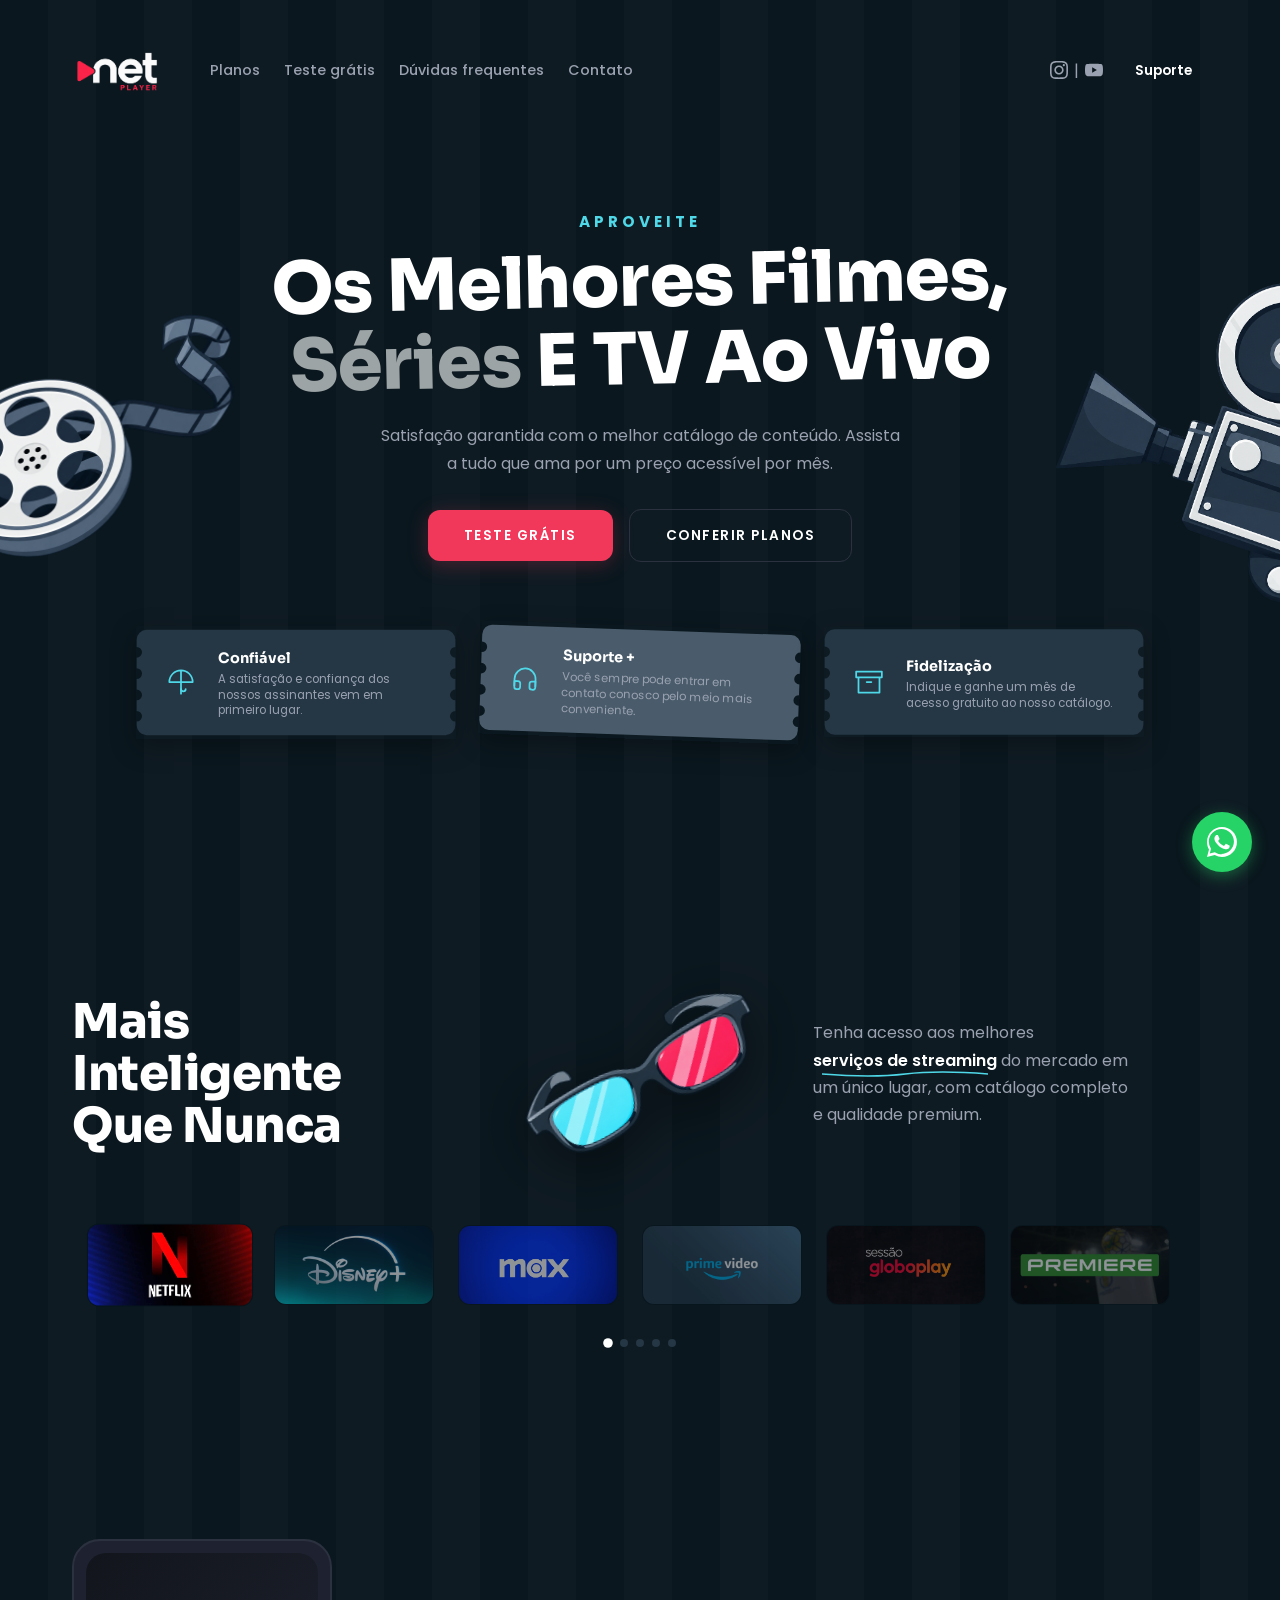
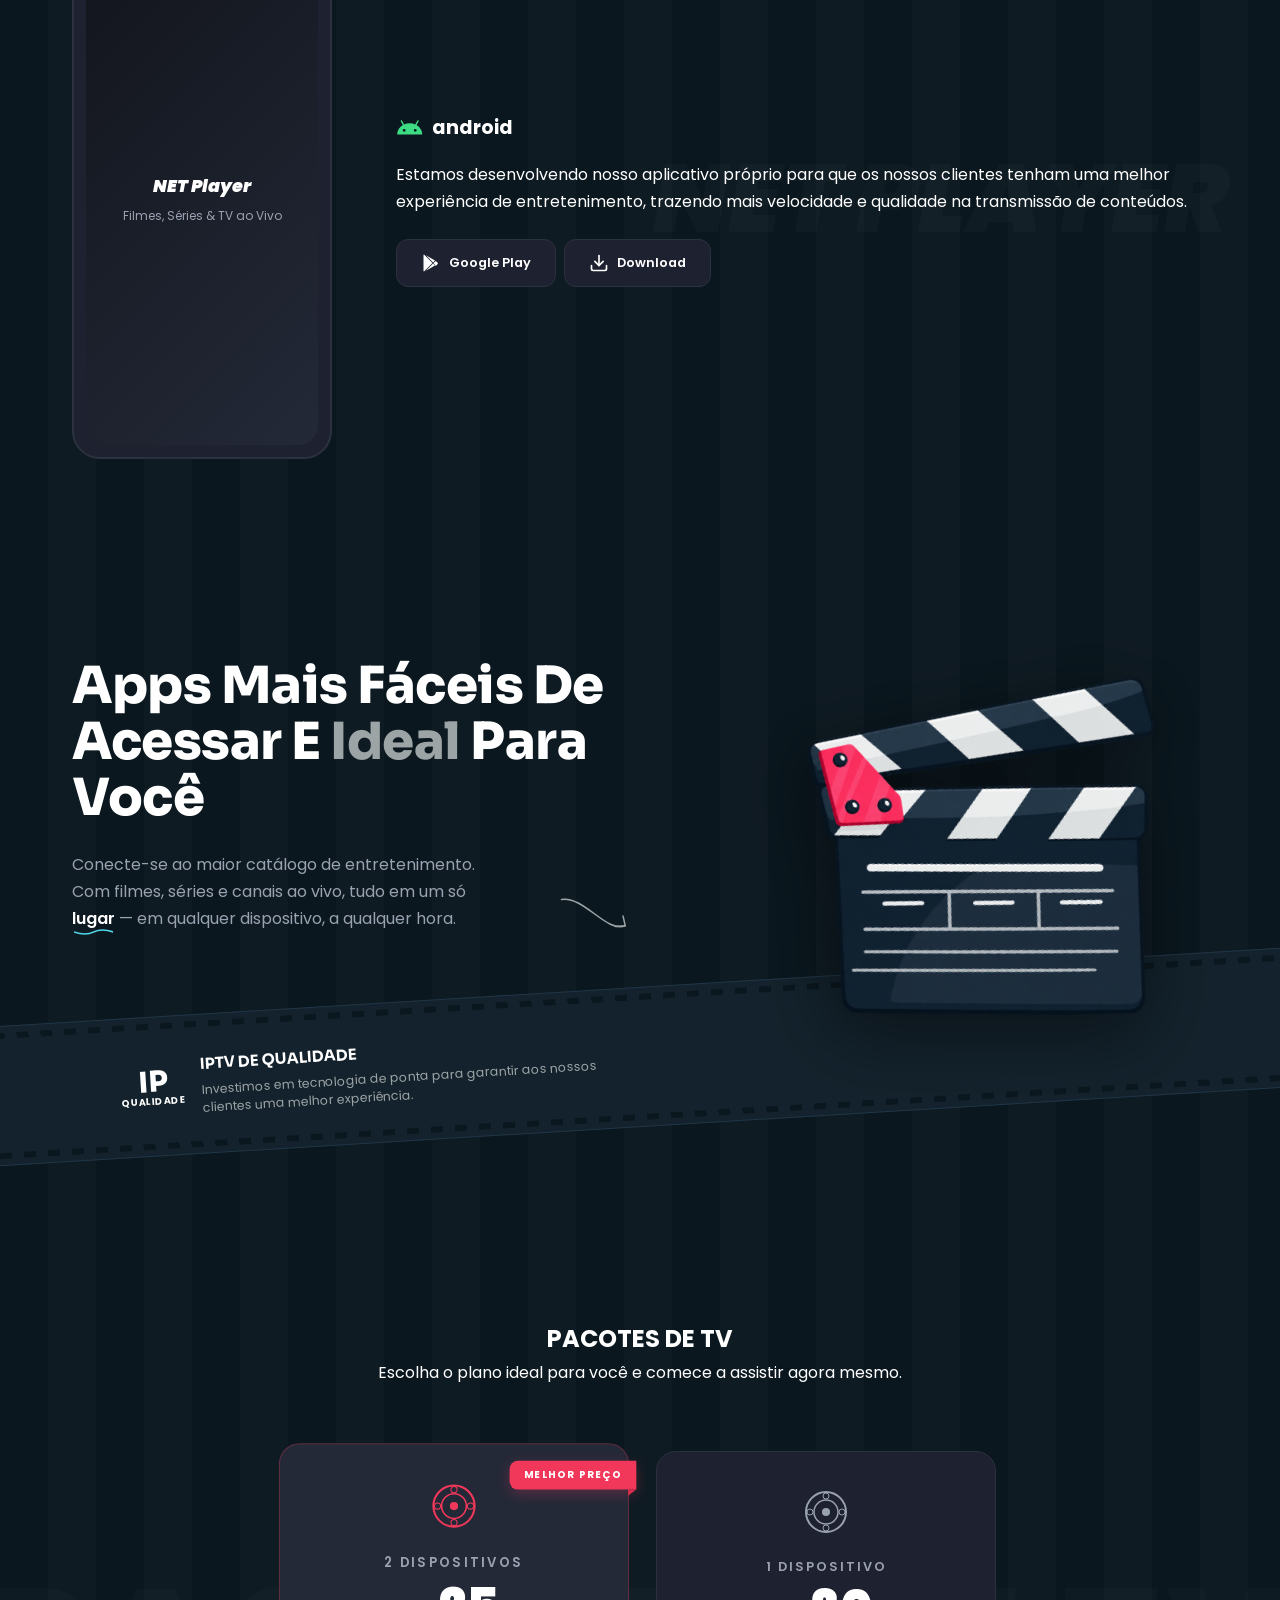
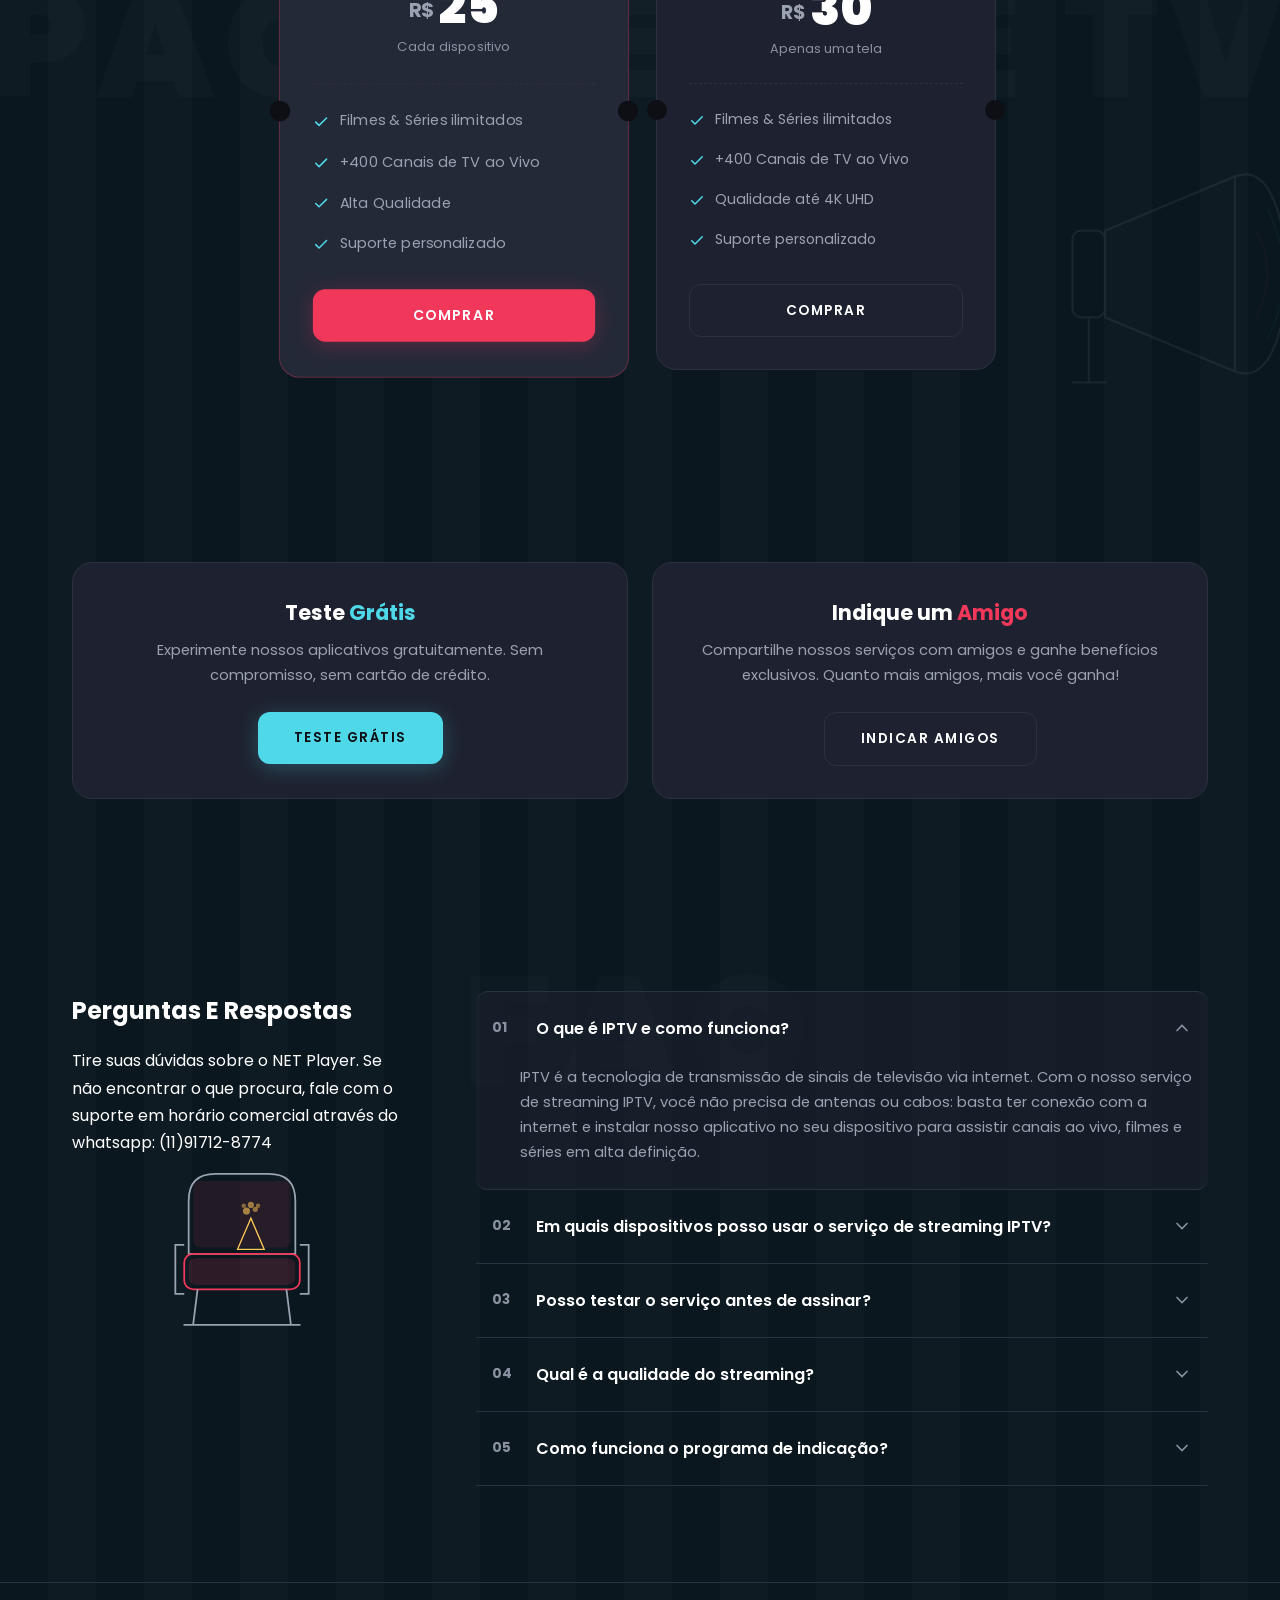
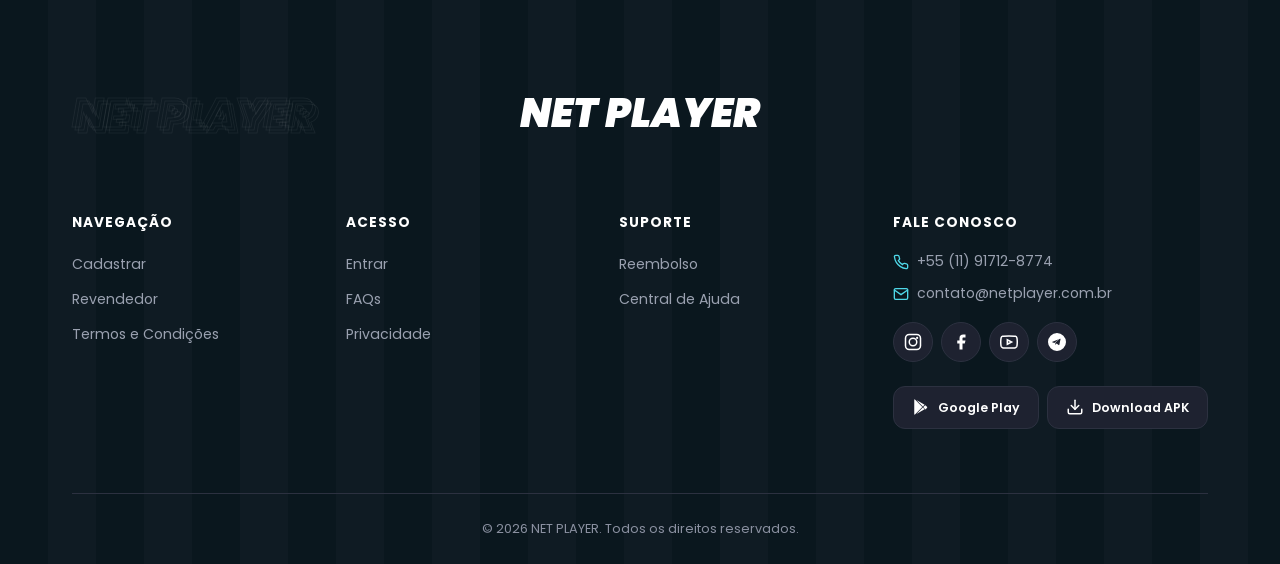
==== commit 77ec23cc: "Corrigido modais" ====
--- a/index.html
+++ b/index.html
@@ -115,18 +115,18 @@
         "mainEntity": [
           {
             "@type": "Question",
-            "name": "O que é o NET Player e como funciona?",
+            "name": "O que é IPTV e como funciona?",
             "acceptedAnswer": {
               "@type": "Answer",
-              "text": "O NET Player é um serviço de streaming que oferece filmes, séries e TV ao vivo. Basta instalar nosso aplicativo no seu dispositivo Android, Smart TV ou acessar pelo navegador. Após a assinatura, você tem acesso completo a todo o catálogo de conteúdo, incluindo mais de 400 canais ao vivo e um vasto acervo de filmes e séries sob demanda."
+              "text": "IPTV é a tecnologia de transmissão de sinais de televisão via internet. Com o nosso serviço de streaming IPTV, você não precisa de antenas ou cabos: basta ter conexão com a internet e instalar nosso aplicativo no seu dispositivo para assistir a mais de 400 canais ao vivo, filmes e séries em alta definição."
             }
           },
           {
             "@type": "Question",
-            "name": "Em quais dispositivos posso usar o NET Player?",
+            "name": "Em quais dispositivos posso usar o serviço de streaming IPTV?",
             "acceptedAnswer": {
               "@type": "Answer",
-              "text": "Atualmente o NET Player está disponível para dispositivos Android (smartphones e tablets) e Android TV. Em breve teremos suporte para LG, Samsung Smart TV e Amazon Fire TV. Você também pode acessar pelo navegador web em qualquer computador."
+              "text": "Atualmente nosso serviço de streaming IPTV está disponível para dispositivos Android (smartphones e tablets) e Android TV. Em breve teremos suporte para LG, Samsung Smart TV e Amazon Fire TV. Você também pode acessar pelo navegador web em qualquer computador."
             }
           },
           {
@@ -134,7 +134,7 @@
             "name": "Posso testar o serviço antes de assinar?",
             "acceptedAnswer": {
               "@type": "Answer",
-              "text": "Sim! Oferecemos acesso gratuito para que você experimente todo o catálogo sem compromisso. Não é necessário cartão de crédito para iniciar o teste. Se gostar, basta escolher um dos nossos planos para continuar assistindo."
+              "text": "Sim! Oferecemos um teste gratuito para que você experimente nosso serviço de streaming IPTV sem compromisso. Não é necessário cartão de crédito para iniciar o teste. Se gostar, basta escolher um dos nossos planos para continuar assistindo."
             }
           },
           {
@@ -142,7 +142,7 @@
             "name": "Qual é a qualidade do streaming?",
             "acceptedAnswer": {
               "@type": "Answer",
-              "text": "O NET Player oferece streaming em qualidade até 4K Ultra HD, dependendo do conteúdo e da velocidade da sua conexão. A maioria dos canais ao vivo está disponível em Full HD (1080p), e nosso sistema ajusta automaticamente a qualidade para garantir a melhor experiência sem travamentos."
+              "text": "Nosso serviço de streaming IPTV oferece transmissões em qualidade até 4K Ultra HD, dependendo do conteúdo e da velocidade da sua conexão. A maioria dos canais ao vivo está disponível em Full HD (1080p), e nosso sistema ajusta automaticamente a qualidade para garantir a melhor experiência sem travamentos."
             }
           },
           {
@@ -150,7 +150,7 @@
             "name": "Como funciona o programa de indicação?",
             "acceptedAnswer": {
               "@type": "Answer",
-              "text": "Nosso programa de indicação é simples: compartilhe seu link exclusivo com amigos. Quando eles assinarem o NET Player através do seu link, você ganha créditos que podem ser usados para estender sua assinatura. Quanto mais amigos você indicar, mais meses gratuitos você acumula!"
+              "text": "Nosso programa de indicação é simples: compartilhe seu link exclusivo com amigos. Quando eles assinarem nosso serviço de streaming IPTV através do seu link, você ganha créditos que podem ser usados para estender sua assinatura. Quanto mais amigos você indicar, mais meses gratuitos você acumula!"
             }
           }
         ]
@@ -187,7 +187,7 @@
             <svg viewBox="0 0 24 24" fill="currentColor" width="18" height="18"><path d="M23.498 6.186a3.016 3.016 0 0 0-2.122-2.136C19.505 3.545 12 3.545 12 3.545s-7.505 0-9.377.505A3.017 3.017 0 0 0 .502 6.186C0 8.07 0 12 0 12s0 3.93.502 5.814a3.016 3.016 0 0 0 2.122 2.136c1.871.505 9.376.505 9.376.505s7.505 0 9.377-.505a3.015 3.015 0 0 0 2.122-2.136C24 15.93 24 12 24 12s0-3.93-.502-5.814zM9.545 15.568V8.432L15.818 12l-6.273 3.568z"/></svg>
           </a>
         </div>
-        <a href="#" class="btn-login">Suporte</a>
+        <a href="#" class="btn-login btn-trigger-support">Suporte</a>
       </div>
     </div>
   </header>
@@ -436,7 +436,7 @@
           
           <div class="about-text-col">
             <h2 class="about-title reveal">
-              NET Player É <span class="highlight-title">Fácil De Acessar</span> <span class="gray-title">E</span> Muito Conveniente Para Você
+              Apps <span class="highlight-title">Mais Fáceis De Acessar</span> E <span class="gray-title">Ideal</span> Para Você
             </h2>
             <div class="about-desc-wrap reveal">
               <p class="about-desc-text">
@@ -472,12 +472,12 @@
             <!-- Feature 1 -->
             <div class="film-feature">
               <div class="film-feature-logo">
-                <span class="logo-4k">4K</span>
-                <span class="logo-hd">FULLHD</span>
+                <span class="logo-4k">IP</span>
+                <span class="logo-hd">QUALIDADE</span>
               </div>
               <div class="film-feature-text">
-                <h3>FHD &amp; 4K UHD</h3>
-                <p>Qualidade de imagem cristalina para a melhor experiência de streaming em todos os dispositivos.</p>
+                <h3>IPTV DE QUALIDADE</h3>
+                <p>Investimos em tecnologia de ponta para garantir aos nossos clientes uma melhor experiência.</p>
               </div>
             </div>
 
@@ -534,11 +534,11 @@
                 <circle cx="40" cy="24" r="3" stroke="#F2385A" stroke-width="1" fill="none"/>
               </svg>
             </div>
-            <div class="price-card-plan">1 DISPOSITIVO</div>
+            <div class="price-card-plan">2 DISPOSITIVOS</div>
             <div class="price-card-price">
               <span class="currency">R$</span>
-              <span class="amount">30</span>
-              <span class="period">Renovação mensal</span>
+              <span class="amount">25</span>
+              <span class="period">Cada dispositivo</span>
             </div>
             <hr class="price-card-divider"/>
             <ul class="price-card-features">
@@ -552,7 +552,7 @@
               </li>
               <li>
                 <svg viewBox="0 0 16 16" fill="currentColor"><path d="M13.78 4.22a.75.75 0 010 1.06l-7.25 7.25a.75.75 0 01-1.06 0L2.22 9.28a.75.75 0 011.06-1.06L6 10.94l6.72-6.72a.75.75 0 011.06 0z"/></svg>
-                Qualidade até 4K UHD
+                Alta Qualidade
               </li>
               <li>
                 <svg viewBox="0 0 16 16" fill="currentColor"><path d="M13.78 4.22a.75.75 0 010 1.06l-7.25 7.25a.75.75 0 01-1.06 0L2.22 9.28a.75.75 0 011.06-1.06L6 10.94l6.72-6.72a.75.75 0 011.06 0z"/></svg>
@@ -575,11 +575,11 @@
                 <circle cx="40" cy="24" r="3" stroke="#9AA1B0" stroke-width="1" fill="none"/>
               </svg>
             </div>
-            <div class="price-card-plan">2 DISPOSITIVOS</div>
+            <div class="price-card-plan">1 DISPOSITIVO</div>
             <div class="price-card-price">
               <span class="currency">R$</span>
-              <span class="amount">50</span>
-              <span class="period">Renovação mensal</span>
+              <span class="amount">30</span>
+              <span class="period">Apenas uma tela</span>
             </div>
             <hr class="price-card-divider"/>
             <ul class="price-card-features">
@@ -615,14 +615,14 @@
         <div class="benefits-grid">
 
           <div class="benefit-block reveal">
-            <h3>Acesso Por <span style="color:var(--color-accent)">7 Dias</span></h3>
-            <p>Experimente o NET Player gratuitamente por 7 dias. Sem compromisso, sem cartão de crédito — apenas entretenimento ilimitado.</p>
+            <h3>Teste <span style="color:var(--color-accent)">Grátis</span></h3>
+            <p>Experimente nossos aplicativos gratuitamente. Sem compromisso, sem cartão de crédito.</p>
             <a href="#" class="btn-primary btn-accent btn-trigger-trial">TESTE GRÁTIS</a>
           </div>
 
           <div class="benefit-block reveal">
-            <h3>Indique Seus <span style="color:var(--color-primary)">Amigos</span></h3>
-            <p>Compartilhe o NET Player com amigos e ganhe benefícios exclusivos. Quanto mais amigos, mais você ganha!</p>
+            <h3>Indique um <span style="color:var(--color-primary)">Amigo</span></h3>
+            <p>Compartilhe nossos serviços com amigos e ganhe benefícios exclusivos. Quanto mais amigos, mais você ganha!</p>
             <a href="#" class="btn-outline">INDICAR AMIGOS</a>
           </div>
 
@@ -642,7 +642,7 @@
 
           <div class="faq-header">
             <h2 class="section-title reveal">Perguntas E <span class="highlight">Respostas</span></h2>
-            <p class="section-text reveal">Tire suas dúvidas sobre o NET Player. Se não encontrar o que procura, nosso suporte está disponível 24 horas.</p>
+            <p class="section-text reveal">Tire suas dúvidas sobre o NET Player. Se não encontrar o que procura, fale com o suporte em horário comercial através do whatsapp: (11)91712-8774</p>
 
             <!-- Cinema chair illustration -->
             <div class="faq-illust reveal" aria-hidden="true">
@@ -677,24 +677,24 @@
             <div class="faq-item open">
               <button class="faq-question" aria-expanded="true">
                 <span class="faq-number">01</span>
-                <span class="faq-question-text">O que é o NET Player e como funciona?</span>
+                <span class="faq-question-text">O que é IPTV e como funciona?</span>
                 <svg class="faq-chevron" viewBox="0 0 24 24" fill="none" stroke="currentColor" stroke-width="2" stroke-linecap="round"><polyline points="6 9 12 15 18 9"/></svg>
               </button>
               <div class="faq-answer">
                 <div class="faq-answer-inner">
-                  O NET Player é um serviço de streaming que oferece filmes, séries e TV ao vivo. Basta instalar nosso aplicativo no seu dispositivo Android, Smart TV ou acessar pelo navegador. Após a assinatura, você tem acesso completo a todo o catálogo de conteúdo, incluindo mais de 400 canais ao vivo e um vasto acervo de filmes e séries sob demanda.
+                  IPTV é a tecnologia de transmissão de sinais de televisão via internet. Com o nosso serviço de streaming IPTV, você não precisa de antenas ou cabos: basta ter conexão com a internet e instalar nosso aplicativo no seu dispositivo para assistir canais ao vivo, filmes e séries em alta definição.
                 </div>
               </div>
             </div>
             <div class="faq-item">
               <button class="faq-question" aria-expanded="false">
                 <span class="faq-number">02</span>
-                <span class="faq-question-text">Em quais dispositivos posso usar o NET Player?</span>
+                <span class="faq-question-text">Em quais dispositivos posso usar o serviço de streaming IPTV?</span>
                 <svg class="faq-chevron" viewBox="0 0 24 24" fill="none" stroke="currentColor" stroke-width="2" stroke-linecap="round"><polyline points="6 9 12 15 18 9"/></svg>
               </button>
               <div class="faq-answer">
                 <div class="faq-answer-inner">
-                  Atualmente o NET Player está disponível para dispositivos Android (smartphones e tablets) e Android TV. Em breve teremos suporte para LG, Samsung Smart TV e Amazon Fire TV. Você também pode acessar pelo navegador web em qualquer computador.
+                  Atualmente nosso serviço de streaming IPTV conta com a parceria de mais de 10 aplicativos e está disponível para uma gama de dispositivos, como TV Samsung, LG, Android TV, smartphones e tablets, computadores, Android TV, amsung Smart TV, Amazon Fire TV, entre outros.
                 </div>
               </div>
             </div>
@@ -706,7 +706,7 @@
               </button>
               <div class="faq-answer">
                 <div class="faq-answer-inner">
-                  Sim! Oferecemos 7 dias de acesso gratuito para que você experimente todo o catálogo sem compromisso. Não é necessário cartão de crédito para iniciar o teste. Se gostar, basta escolher um dos nossos planos para continuar assistindo.
+                  Sim! Oferecemos um teste gratuito para que você experimente nosso serviço de streaming IPTV sem compromisso. Não é necessário cartão de crédito para iniciar o teste. Se gostar, basta escolher um dos nossos planos para continuar assistindo.
                 </div>
               </div>
             </div>
@@ -718,7 +718,7 @@
               </button>
               <div class="faq-answer">
                 <div class="faq-answer-inner">
-                  O NET Player oferece streaming em qualidade até 4K Ultra HD, dependendo do conteúdo e da velocidade da sua conexão. A maioria dos canais ao vivo está disponível em Full HD (1080p), e nosso sistema ajusta automaticamente a qualidade para garantir a melhor experiência sem travamentos.
+                  Nosso serviço de streaming IPTV oferece transmissões de qualidade, dependendo do conteúdo e da velocidade da sua conexão. A maioria dos canais ao vivo está disponível em Full HD (1080p), e nosso sistema ajusta automaticamente a qualidade para garantir a melhor experiência sem travamentos.
                 </div>
               </div>
             </div>
@@ -730,7 +730,7 @@
               </button>
               <div class="faq-answer">
                 <div class="faq-answer-inner">
-                  Nosso programa de indicação é simples: compartilhe seu link exclusivo com amigos. Quando eles assinarem o NET Player através do seu link, você ganha créditos que podem ser usados para estender sua assinatura. Quanto mais amigos você indicar, mais meses gratuitos você acumula!
+                  Nosso programa de indicação é simples: compartilhe nosso serviço com amigos. Quando eles assinarem nosso serviço de streaming IPTV, você ganha 30 dias grátis.
                 </div>
               </div>
             </div>
@@ -778,7 +778,7 @@
           <h4>Suporte</h4>
           <ul>
             <li><a href="#">Reembolso</a></li>
-            <li><a href="#">Central de Ajuda</a></li>
+            <li><a href="#" class="btn-trigger-support">Central de Ajuda</a></li>
           </ul>
         </div>
         <div class="footer-col">
@@ -786,7 +786,7 @@
           <div class="footer-contact">
             <p>
               <svg viewBox="0 0 24 24" fill="none" stroke="currentColor" stroke-width="2" stroke-linecap="round"><path d="M22 16.92v3a2 2 0 01-2.18 2 19.79 19.79 0 01-8.63-3.07 19.5 19.5 0 01-6-6 19.79 19.79 0 01-3.07-8.67A2 2 0 014.11 2h3a2 2 0 012 1.72 12.84 12.84 0 00.7 2.81 2 2 0 01-.45 2.11L8.09 9.91a16 16 0 006 6l1.27-1.27a2 2 0 012.11-.45 12.84 12.84 0 002.81.7A2 2 0 0122 16.92z"/></svg>
-              +55 (11) 9999-0000
+              +55 (11) 91712-8774
             </p>
             <p>
               <svg viewBox="0 0 24 24" fill="none" stroke="currentColor" stroke-width="2" stroke-linecap="round"><path d="M4 4h16c1.1 0 2 .9 2 2v12c0 1.1-.9 2-2 2H4c-1.1 0-2-.9-2-2V6c0-1.1.9-2 2-2z"/><polyline points="22,6 12,13 2,6"/></svg>
@@ -884,12 +884,32 @@
           </div>
         </div>
         <button type="submit" class="modal-submit-btn">
-          <svg viewBox="0 0 32 32" fill="currentColor" xmlns="http://www.w3.org/2000/svg" style="width: 20px; height: 20px; flex-shrink: 0;">
+          <span>Solicitar teste grátis</span>
+          <svg viewBox="0 0 24 24" fill="none" stroke="currentColor" stroke-width="2.5" stroke-linecap="round" stroke-linejoin="round" style="width: 18px; height: 18px; margin-left: 6px;">
+            <line x1="5" y1="12" x2="19" y2="12"></line>
+            <polyline points="12 5 19 12 12 19"></polyline>
+          </svg>
+        </button>
+      </form>
+
+      <!-- Success View (Hidden by default) -->
+      <div id="trial-success" class="modal-success" style="display: none;">
+        <div class="success-icon-wrap">
+          <div class="success-icon-bg">
+            <svg class="success-check-icon" viewBox="0 0 24 24" fill="none" stroke="currentColor" stroke-width="3" stroke-linecap="round" stroke-linejoin="round">
+              <polyline points="20 6 9 17 4 12"></polyline>
+            </svg>
+          </div>
+        </div>
+        <h3 class="success-title">Recebemos seu pedido!</h3>
+        <p class="success-desc">Recebemos seu pedido, em breve retornaremos no número informado!</p>
+        <a href="https://wa.me/5511917128774" target="_blank" rel="noopener noreferrer" class="modal-submit-btn success-wa-btn">
+          <svg viewBox="0 0 32 32" fill="currentColor" style="width: 20px; height: 20px; flex-shrink: 0;">
             <path d="M16.004 0C7.165 0 .003 7.161.003 15.999c0 2.82.737 5.573 2.14 7.998L0 32l8.186-2.147A15.94 15.94 0 0 0 16.004 32C24.838 32 32 24.837 32 15.999 32 7.161 24.838 0 16.004 0zm0 29.393a13.36 13.36 0 0 1-7.215-2.1l-.518-.307-5.362 1.406 1.43-5.222-.337-.535a13.32 13.32 0 0 1-2.044-7.136c0-7.38 6.007-13.386 13.39-13.386 7.38 0 13.386 6.006 13.386 13.386 0 7.383-6.35 13.394-13.73 13.394zm7.327-10.024c-.4-.2-2.367-1.168-2.733-1.3-.367-.134-.634-.2-.9.2-.268.4-1.034 1.3-1.268 1.568-.234.267-.467.3-.867.1-.4-.2-1.69-.623-3.22-1.987-1.19-1.062-1.993-2.374-2.227-2.774-.233-.4-.025-.616.175-.815.18-.18.4-.467.6-.7.2-.234.267-.4.4-.668.134-.267.067-.5-.033-.7-.1-.2-.9-2.168-1.234-2.968-.325-.78-.655-.674-.9-.687l-.767-.013c-.267 0-.7.1-1.067.5-.367.4-1.4 1.368-1.4 3.336 0 1.967 1.433 3.868 1.633 4.134.2.268 2.823 4.31 6.84 6.042.955.413 1.7.659 2.282.844.96.305 1.832.262 2.522.159.77-.115 2.367-.968 2.7-1.902.334-.934.334-1.734.234-1.902-.1-.167-.367-.267-.767-.467z"/>
           </svg>
-          <span>Solicitar teste grátis</span>
-        </button>
-      </form>
+          <span>Falar no WhatsApp agora</span>
+        </a>
+      </div>
 
       <!-- Decorative cinema film-strip bottom -->
       <div class="modal-film-strip modal-film-strip--bottom" aria-hidden="true"></div>
@@ -900,6 +920,52 @@
     </div>
   </div>
 
+  <!-- Modal de Suporte -->
+  <div id="support-modal" class="modal-overlay" aria-hidden="true" role="dialog" aria-labelledby="support-modal-title">
+    <div class="modal-card">
+      <button class="modal-close" aria-label="Fechar modal">
+        <svg viewBox="0 0 24 24" fill="none" stroke="currentColor" stroke-width="2" stroke-linecap="round" stroke-linejoin="round">
+          <line x1="18" y1="6" x2="6" y2="18"></line>
+          <line x1="6" y1="6" x2="18" y2="18"></line>
+        </svg>
+      </button>
+
+      <!-- Decorative cinema film-strip top -->
+      <div class="modal-film-strip" aria-hidden="true"></div>
+
+      <!-- Modal Header -->
+      <div class="modal-header">
+        <div class="success-icon-wrap" style="margin-bottom: 12px;">
+          <div class="success-icon-bg" style="border-color: var(--color-accent); color: var(--color-accent); width: 60px; height: 60px;">
+            <svg viewBox="0 0 24 24" fill="none" stroke="currentColor" stroke-width="2" stroke-linecap="round" stroke-linejoin="round" style="width: 28px; height: 28px;">
+              <path d="M21 15a2 2 0 0 1-2 2H7l-4 4V5a2 2 0 0 1 2-2h14a2 2 0 0 1 2 2z"/>
+            </svg>
+          </div>
+        </div>
+        <h2 id="support-modal-title" class="modal-title">Central de <span class="highlight">Suporte</span></h2>
+        <p class="modal-subtitle" style="max-width: 320px; margin-top: 8px; font-size: 0.88rem;">
+          Nosso sistema de suporte está sendo desenvolvido, fale direto com o nosso suporte via WhatsApp.
+        </p>
+      </div>
+
+      <hr class="modal-divider"/>
+
+      <a href="https://wa.me/5511917128774?text=Olá!%20Preciso%20de%20suporte%20técnico%20com%20o%20NET%20Player." target="_blank" rel="noopener noreferrer" class="modal-submit-btn success-wa-btn">
+        <svg viewBox="0 0 32 32" fill="currentColor" style="width: 20px; height: 20px; flex-shrink: 0;">
+          <path d="M16.004 0C7.165 0 .003 7.161.003 15.999c0 2.82.737 5.573 2.14 7.998L0 32l8.186-2.147A15.94 15.94 0 0 0 16.004 32C24.838 32 32 24.837 32 15.999 32 7.161 24.838 0 16.004 0zm0 29.393a13.36 13.36 0 0 1-7.215-2.1l-.518-.307-5.362 1.406 1.43-5.222-.337-.535a13.32 13.32 0 0 1-2.044-7.136c0-7.38 6.007-13.386 13.39-13.386 7.38 0 13.386 6.006 13.386 13.386 0 7.383-6.35 13.394-13.73 13.394zm7.327-10.024c-.4-.2-2.367-1.168-2.733-1.3-.367-.134-.634-.2-.9.2-.268.4-1.034 1.3-1.268 1.568-.234.267-.467.3-.867.1-.4-.2-1.69-.623-3.22-1.987-1.19-1.062-1.993-2.374-2.227-2.774-.233-.4-.025-.616.175-.815.18-.18.4-.467.6-.7.2-.234.267-.4.4-.668.134-.267.067-.5-.033-.7-.1-.2-.9-2.168-1.234-2.968-.325-.78-.655-.674-.9-.687l-.767-.013c-.267 0-.7.1-1.067.5-.367.4-1.4 1.368-1.4 3.336 0 1.967 1.433 3.868 1.633 4.134.2.268 2.823 4.31 6.84 6.042.955.413 1.7.659 2.282.844.96.305 1.832.262 2.522.159.77-.115 2.367-.968 2.7-1.902.334-.934.334-1.734.234-1.902-.1-.167-.367-.267-.767-.467z"/>
+        </svg>
+        <span>Falar com Suporte no WhatsApp</span>
+      </a>
+
+      <!-- Decorative cinema film-strip bottom -->
+      <div class="modal-film-strip modal-film-strip--bottom" aria-hidden="true"></div>
+
+      <!-- Ticket notches -->
+      <div class="modal-notch modal-notch--left" aria-hidden="true"></div>
+      <div class="modal-notch modal-notch--right" aria-hidden="true"></div>
+    </div>
+  </div>
+
   <script src="js/main.js"></script>
 </body>
 </html>
--- a/css/style.css
+++ b/css/style.css
@@ -2148,11 +2148,11 @@
   font-weight: var(--fw-semibold);
   letter-spacing: 0.5px;
   color: #FFFFFF;
-  background: linear-gradient(135deg, #25D366 0%, #128C7E 100%);
+  background: linear-gradient(135deg, var(--color-primary) 0%, var(--color-primary-hover) 100%);
   border: none;
   border-radius: var(--radius-md);
   cursor: pointer;
-  box-shadow: 0 4px 20px rgba(37, 211, 102, 0.25);
+  box-shadow: 0 4px 20px var(--color-primary-glow);
   transition: all var(--transition);
   position: relative;
   overflow: hidden;
@@ -2175,13 +2175,81 @@
 
 .modal-submit-btn:hover {
   transform: translateY(-2px);
-  box-shadow: 0 6px 28px rgba(37, 211, 102, 0.4);
+  box-shadow: 0 6px 28px rgba(242, 56, 90, 0.45);
 }
 
 .modal-submit-btn:disabled {
   opacity: 0.7;
   cursor: wait;
   transform: none;
+}
+
+/* ---- Success View ---- */
+.modal-success {
+  text-align: center;
+  padding: var(--space-md) 0 var(--space-xs);
+  animation: modalScaleIn 0.4s cubic-bezier(0.16, 1, 0.3, 1);
+}
+
+@keyframes modalScaleIn {
+  from { opacity: 0; transform: scale(0.9); }
+  to { opacity: 1; transform: scale(1); }
+}
+
+.success-icon-wrap {
+  display: flex;
+  justify-content: center;
+  margin-bottom: var(--space-sm);
+}
+
+.success-icon-bg {
+  width: 68px;
+  height: 68px;
+  border-radius: 50%;
+  background: rgba(79, 216, 232, 0.12);
+  border: 2px solid var(--color-accent);
+  box-shadow: 0 0 30px rgba(79, 216, 232, 0.3), inset 0 0 15px rgba(79, 216, 232, 0.2);
+  display: flex;
+  align-items: center;
+  justify-content: center;
+  color: var(--color-accent);
+  animation: checkPulse 2s infinite ease-in-out;
+}
+
+@keyframes checkPulse {
+  0%, 100% { box-shadow: 0 0 25px rgba(79, 216, 232, 0.3); }
+  50% { box-shadow: 0 0 45px rgba(79, 216, 232, 0.6); }
+}
+
+.success-check-icon {
+  width: 32px;
+  height: 32px;
+}
+
+.success-title {
+  font-family: 'Sora', var(--font-family);
+  font-size: 1.4rem;
+  font-weight: 800;
+  color: var(--color-text);
+  margin-bottom: 8px;
+}
+
+.success-desc {
+  font-size: 0.88rem;
+  color: var(--color-text-secondary);
+  line-height: 1.5;
+  margin-bottom: var(--space-md);
+}
+
+.success-wa-btn {
+  text-decoration: none;
+  margin-top: 0;
+  background: linear-gradient(135deg, #25D366 0%, #128C7E 100%);
+  box-shadow: 0 4px 20px rgba(37, 211, 102, 0.25);
+}
+
+.success-wa-btn:hover {
+  box-shadow: 0 6px 28px rgba(37, 211, 102, 0.4);
 }
 
 /* ---- Responsive ---- */
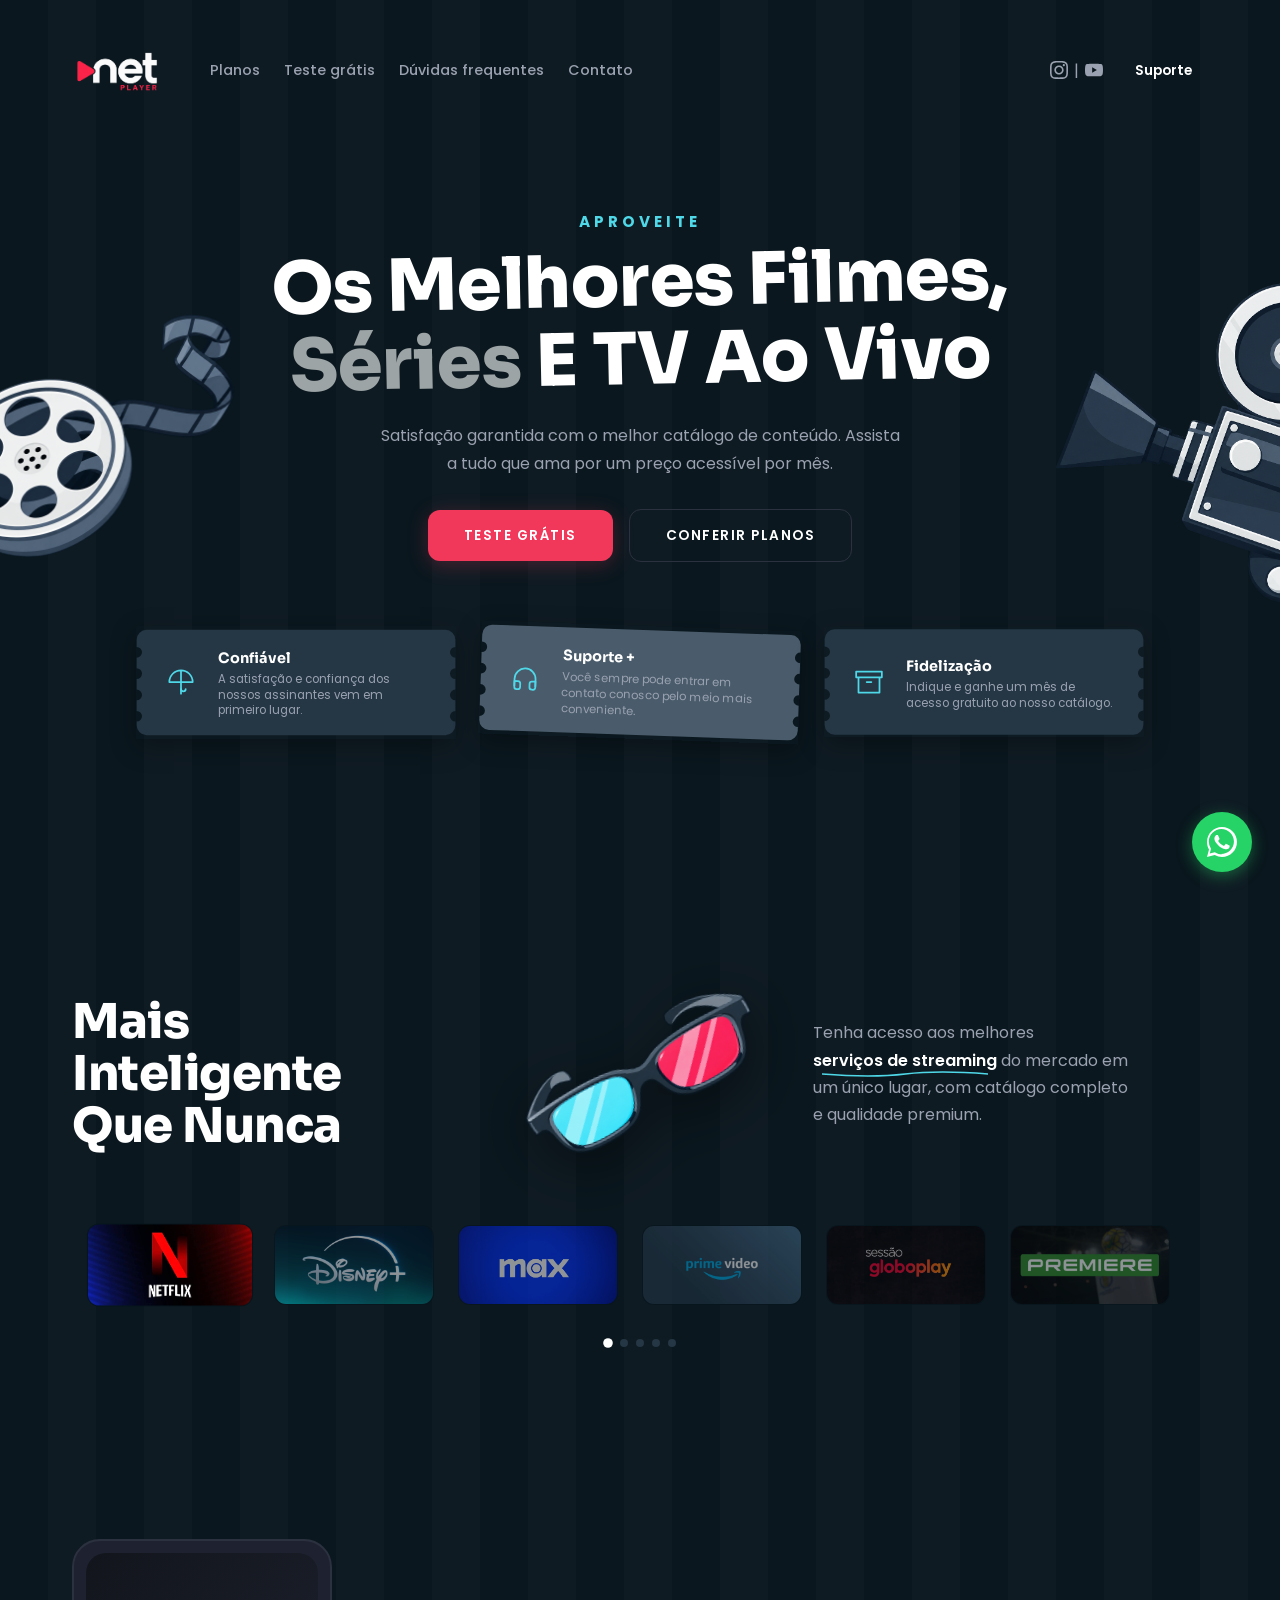
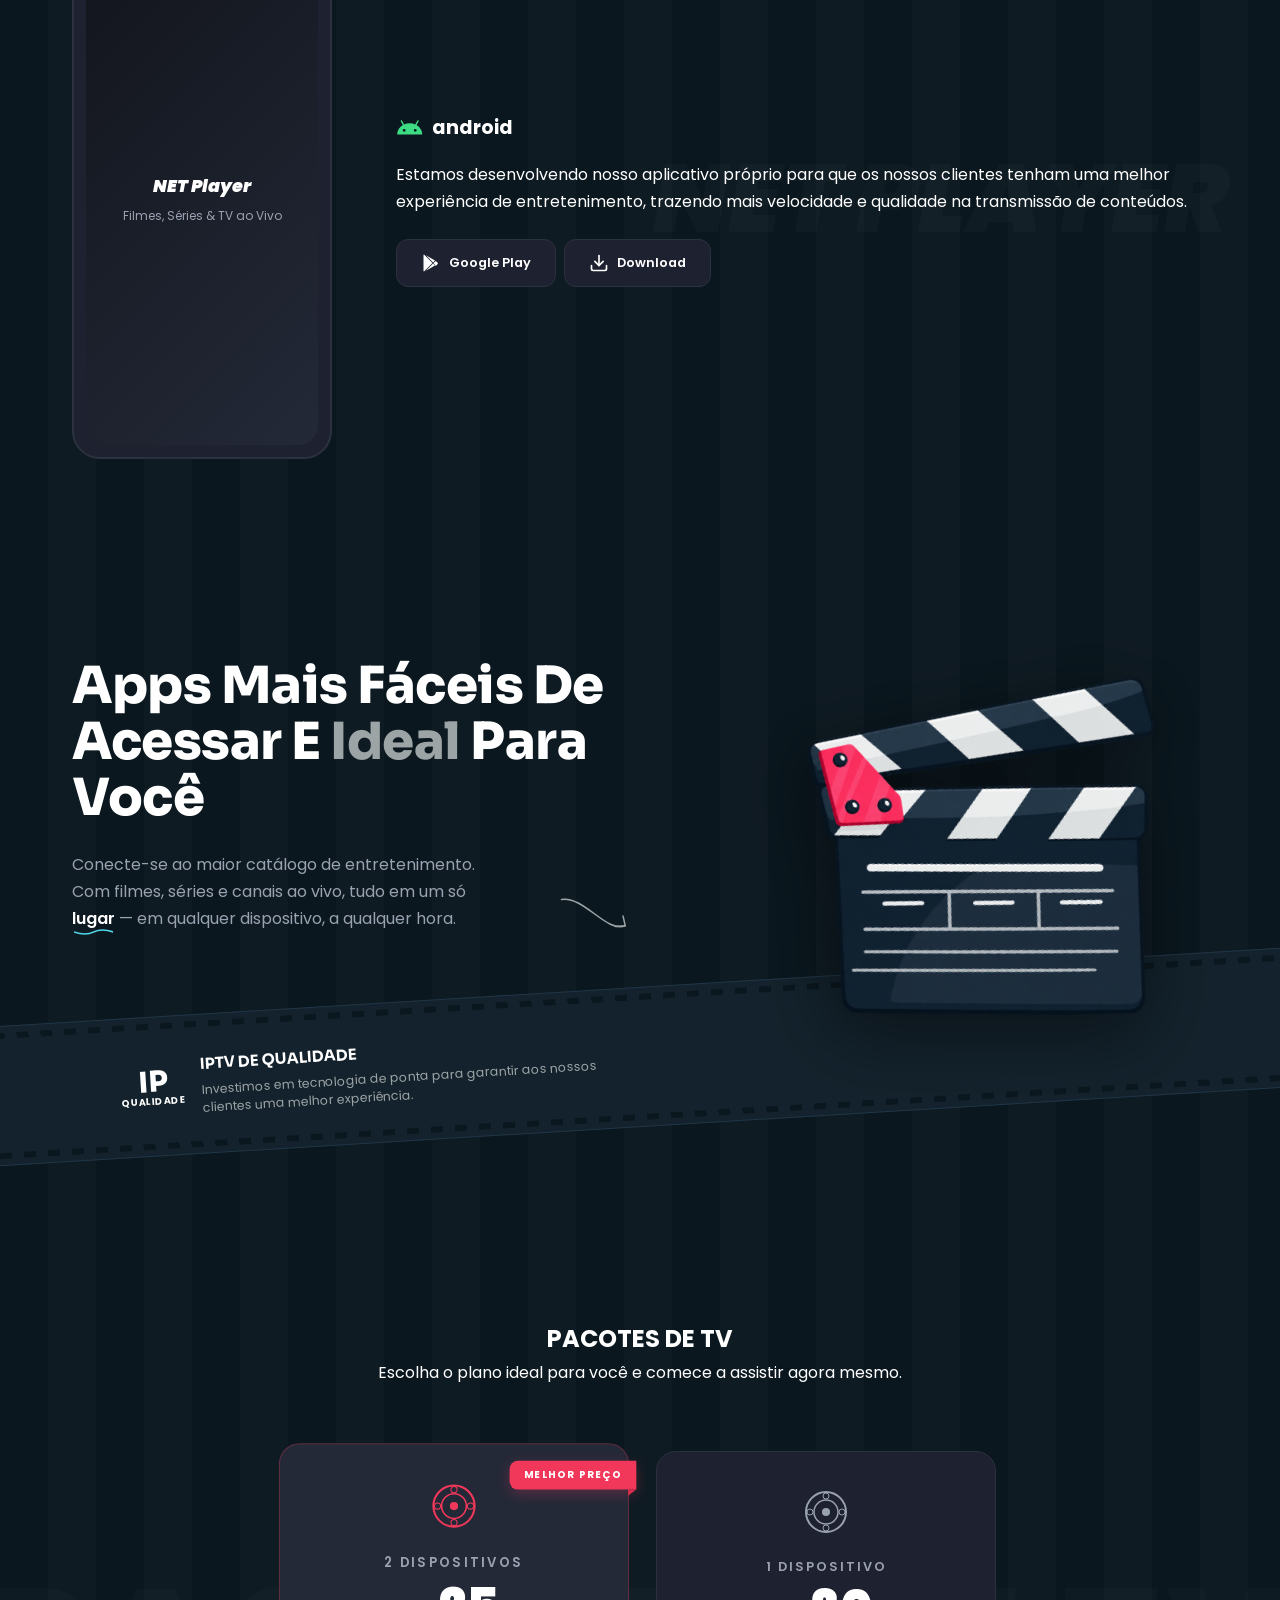
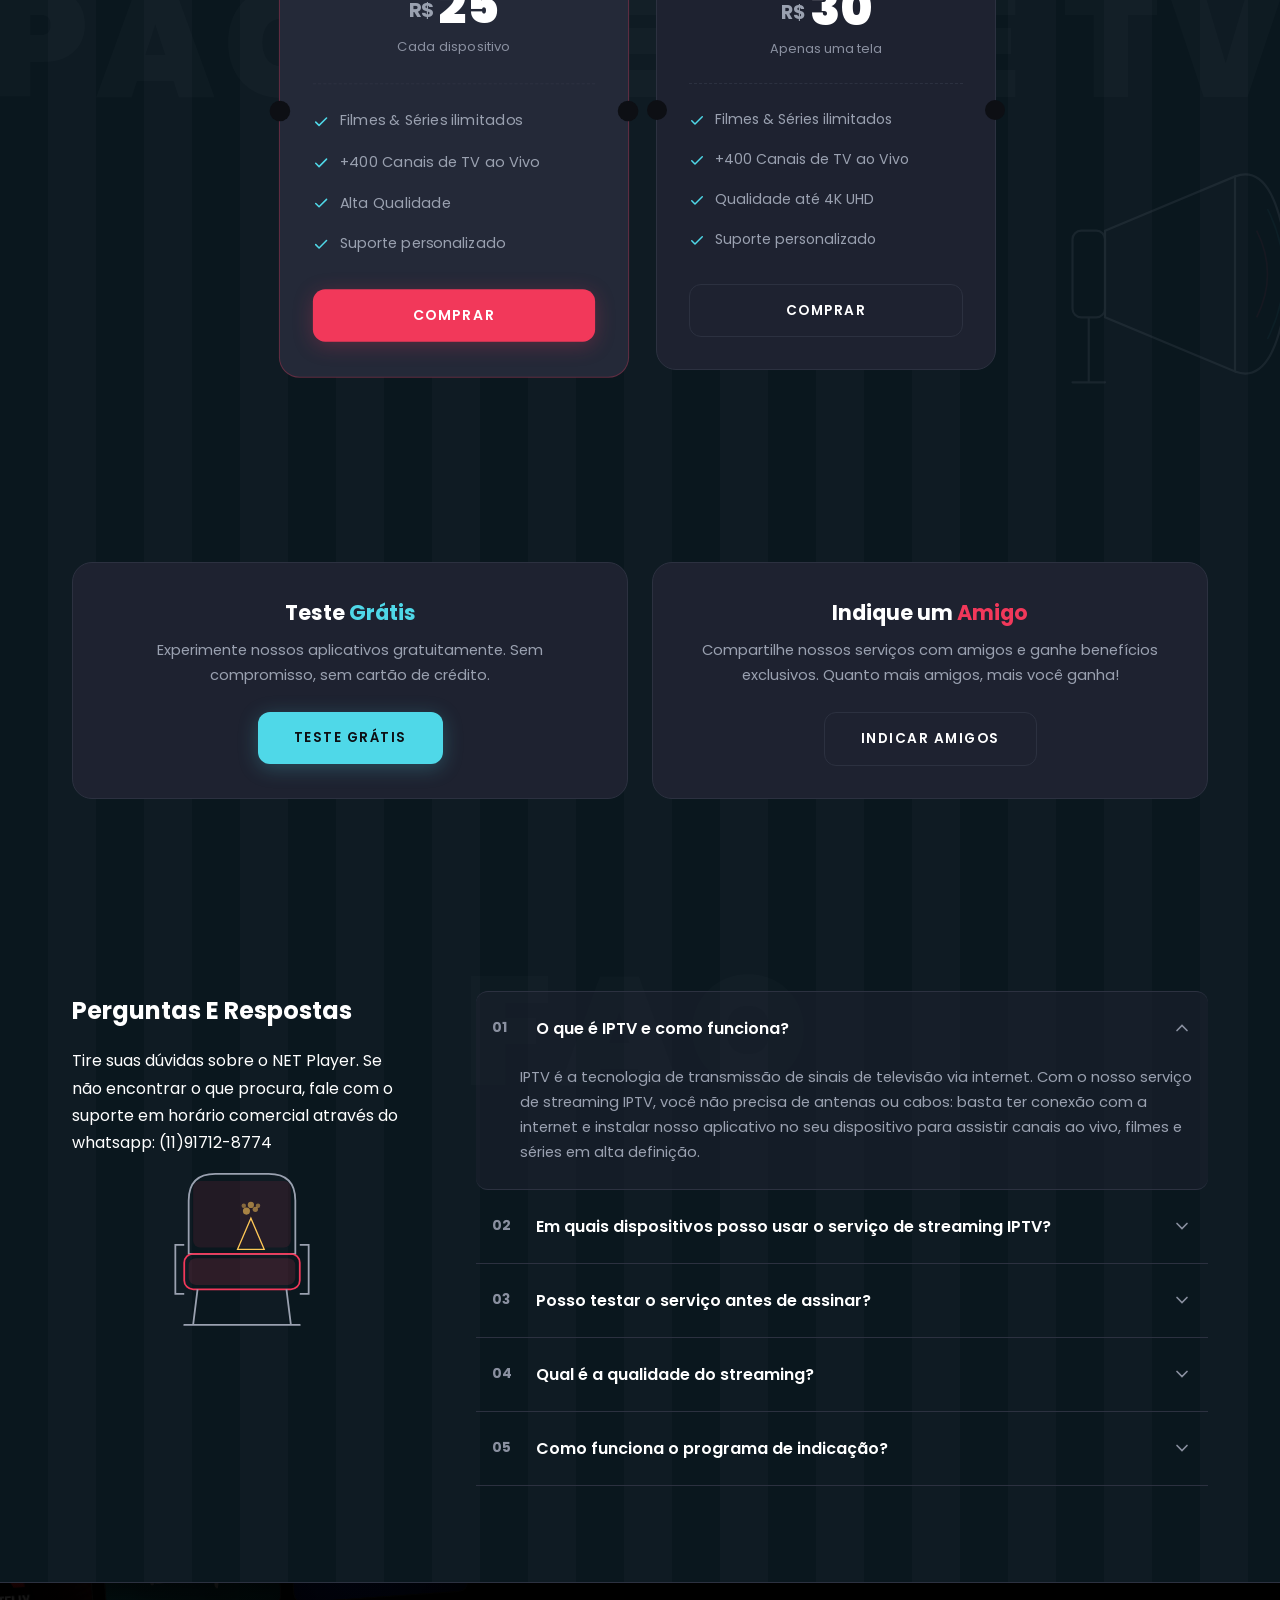
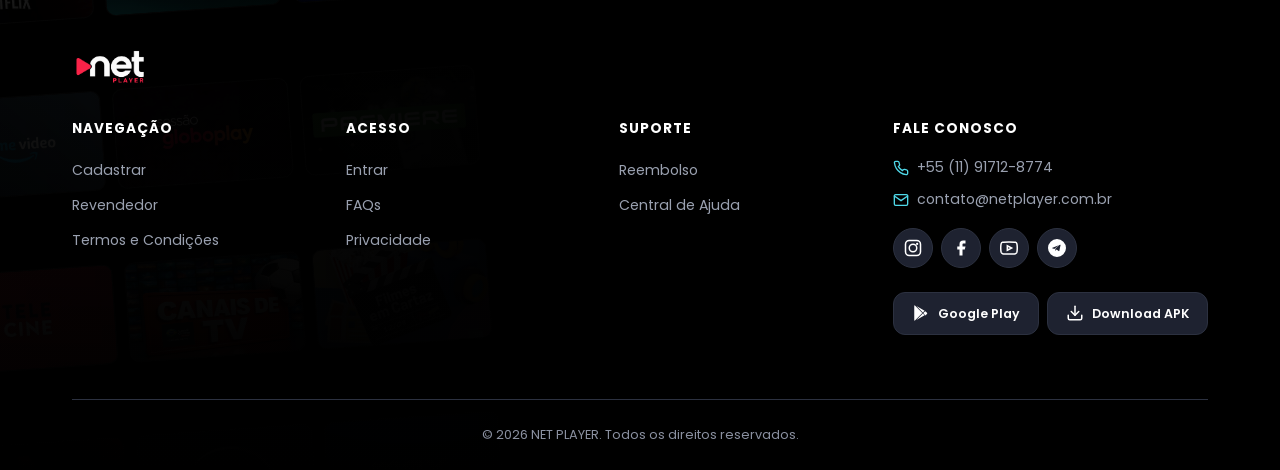
==== commit 37a303a8: "atualizado foother" ====
--- a/index.html
+++ b/index.html
@@ -746,14 +746,32 @@
        9. FOOTER
        ============================================ -->
   <footer class="site-footer" id="footer">
+    <!-- Transparent Background Logos Pattern -->
+    <div class="footer-bg-logos" aria-hidden="true">
+      <div class="footer-logos-grid">
+        <img src="assets/img/logos/Logonetflix.png" alt="" />
+        <img src="assets/img/logos/disney_v3q1.jpg" alt="" />
+        <img src="assets/img/logos/max.jpg" alt="" />
+        <img src="assets/img/logos/prime-video.jpg" alt="" />
+        <img src="assets/img/logos/Globoplay-logo.png" alt="" />
+        <img src="assets/img/logos/premiere.jpg" alt="" />
+        <img src="assets/img/logos/tele-cine.jpg" alt="" />
+        <img src="assets/img/logos/canais-ao-vivo.png" alt="" />
+        <img src="assets/img/logos/filmes-em-cartaz.png" alt="" />
+        <img src="assets/img/logos/Logonetflix.png" alt="" />
+        <img src="assets/img/logos/disney_v3q1.jpg" alt="" />
+        <img src="assets/img/logos/max.jpg" alt="" />
+      </div>
+      <div class="footer-bg-overlay"></div>
+    </div>
+
     <div class="container">
 
-      <!-- Logo with stacked shadow effect -->
-      <div class="footer-logo-wrap reveal">
-        <span class="footer-logo-shadow" aria-hidden="true">NET Player</span>
-        <span class="footer-logo-shadow" aria-hidden="true">NET Player</span>
-        <span class="footer-logo-shadow" aria-hidden="true">NET Player</span>
-        <span class="footer-logo">NET Player</span>
+      <!-- Small logo in top left of footer -->
+      <div class="footer-brand reveal">
+        <a href="#" aria-label="NET Player — Página inicial">
+          <img src="assets/img/logo.png" alt="NET Player logo" class="footer-logo-img" />
+        </a>
       </div>
 
       <!-- Grid -->
--- a/css/style.css
+++ b/css/style.css
@@ -1555,51 +1555,69 @@
    9. FOOTER
    ============================================ */
 .site-footer {
-  background: transparent;
-  padding: var(--space-3xl) 0 var(--space-md);
+  position: relative;
+  background: #000000;
+  padding: var(--space-2xl) 0 var(--space-md);
   border-top: 1px solid var(--color-border);
-}
-
-/* Logo stack effect */
-.footer-logo-wrap {
-  text-align: center;
-  margin-bottom: var(--space-2xl);
+  overflow: hidden;
+}
+
+.site-footer .container {
   position: relative;
-}
-
-.footer-logo {
-  font-size: 2.5rem;
-  font-weight: var(--fw-black);
-  font-style: italic;
-  text-transform: uppercase;
-  color: var(--color-text);
-  position: relative;
-  display: inline-block;
-}
-
-.footer-logo-shadow {
+  z-index: 1;
+}
+
+/* Background transparent streaming logos pattern */
+.footer-bg-logos {
   position: absolute;
-  top: 0;
-  left: 0;
-  font-size: 2.5rem;
-  font-weight: var(--fw-black);
-  font-style: italic;
-  text-transform: uppercase;
-  color: transparent;
-  -webkit-text-stroke: 1px rgba(255, 255, 255, .06);
+  inset: 0;
+  z-index: 0;
   pointer-events: none;
-}
-
-.footer-logo-shadow:nth-child(2) {
-  transform: translate(3px, 3px);
-}
-
-.footer-logo-shadow:nth-child(3) {
-  transform: translate(6px, 6px);
-}
-
-.footer-logo-shadow:nth-child(4) {
-  transform: translate(9px, 9px);
+  overflow: hidden;
+}
+
+.footer-logos-grid {
+  display: grid;
+  grid-template-columns: repeat(3, 1fr);
+  gap: 12px;
+  width: 50%;
+  max-width: 550px;
+  height: 140%;
+  position: absolute;
+  top: -15%;
+  left: -5%;
+  opacity: 0.22;
+  filter: grayscale(15%) brightness(0.85);
+  transform: rotate(-4deg);
+}
+
+.footer-logos-grid img {
+  width: 100%;
+  height: 100px;
+  object-fit: cover;
+  border-radius: 10px;
+  border: 1px solid rgba(255, 255, 255, 0.12);
+  background: #1A1A1A;
+}
+
+.footer-bg-overlay {
+  position: absolute;
+  inset: 0;
+  background: 
+    linear-gradient(90deg, rgba(0, 0, 0, 0.25) 0%, rgba(0, 0, 0, 0.85) 45%, #000000 70%, #000000 100%),
+    linear-gradient(180deg, rgba(0, 0, 0, 0.3) 0%, rgba(0, 0, 0, 0.9) 85%, #000000 100%);
+}
+
+/* Small footer logo */
+.footer-brand {
+  text-align: left;
+  margin-bottom: var(--space-lg);
+}
+
+.footer-logo-img {
+  height: 38px;
+  width: auto;
+  display: block;
 }
 
 .footer-grid {
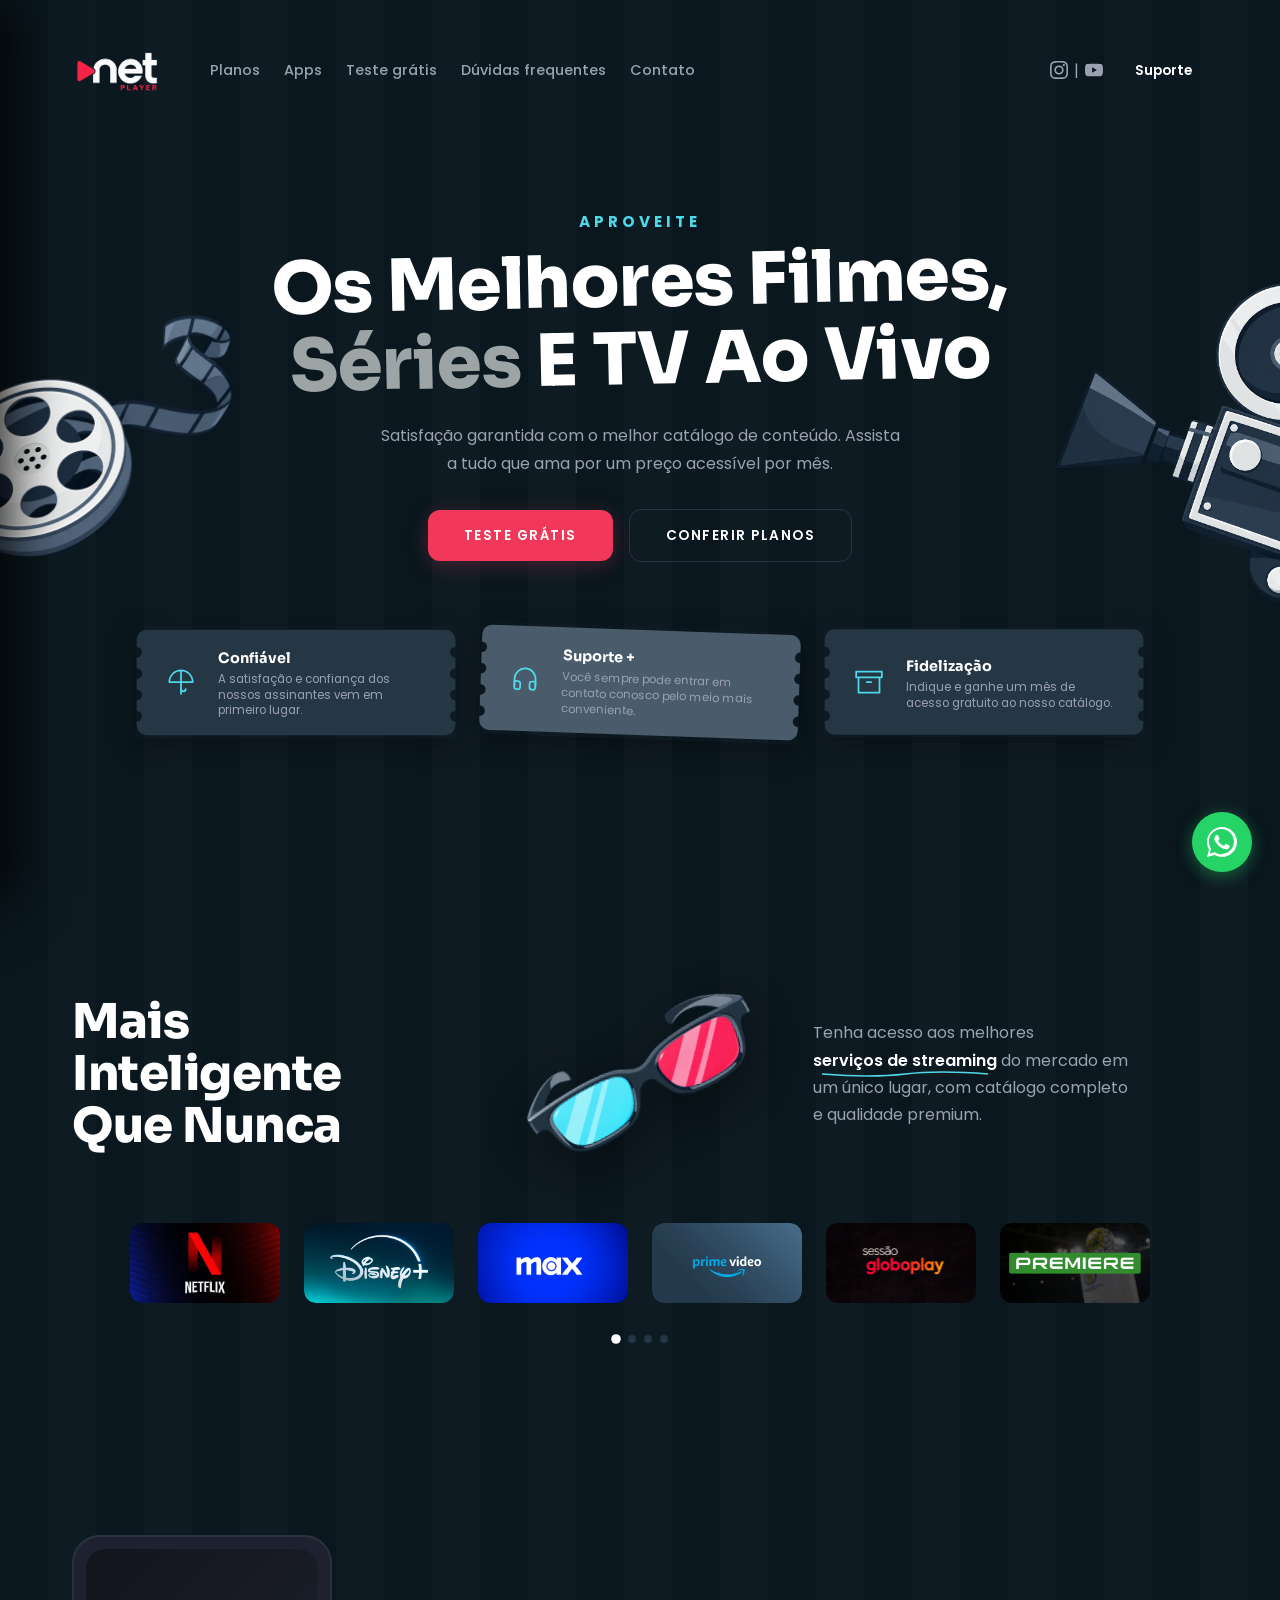
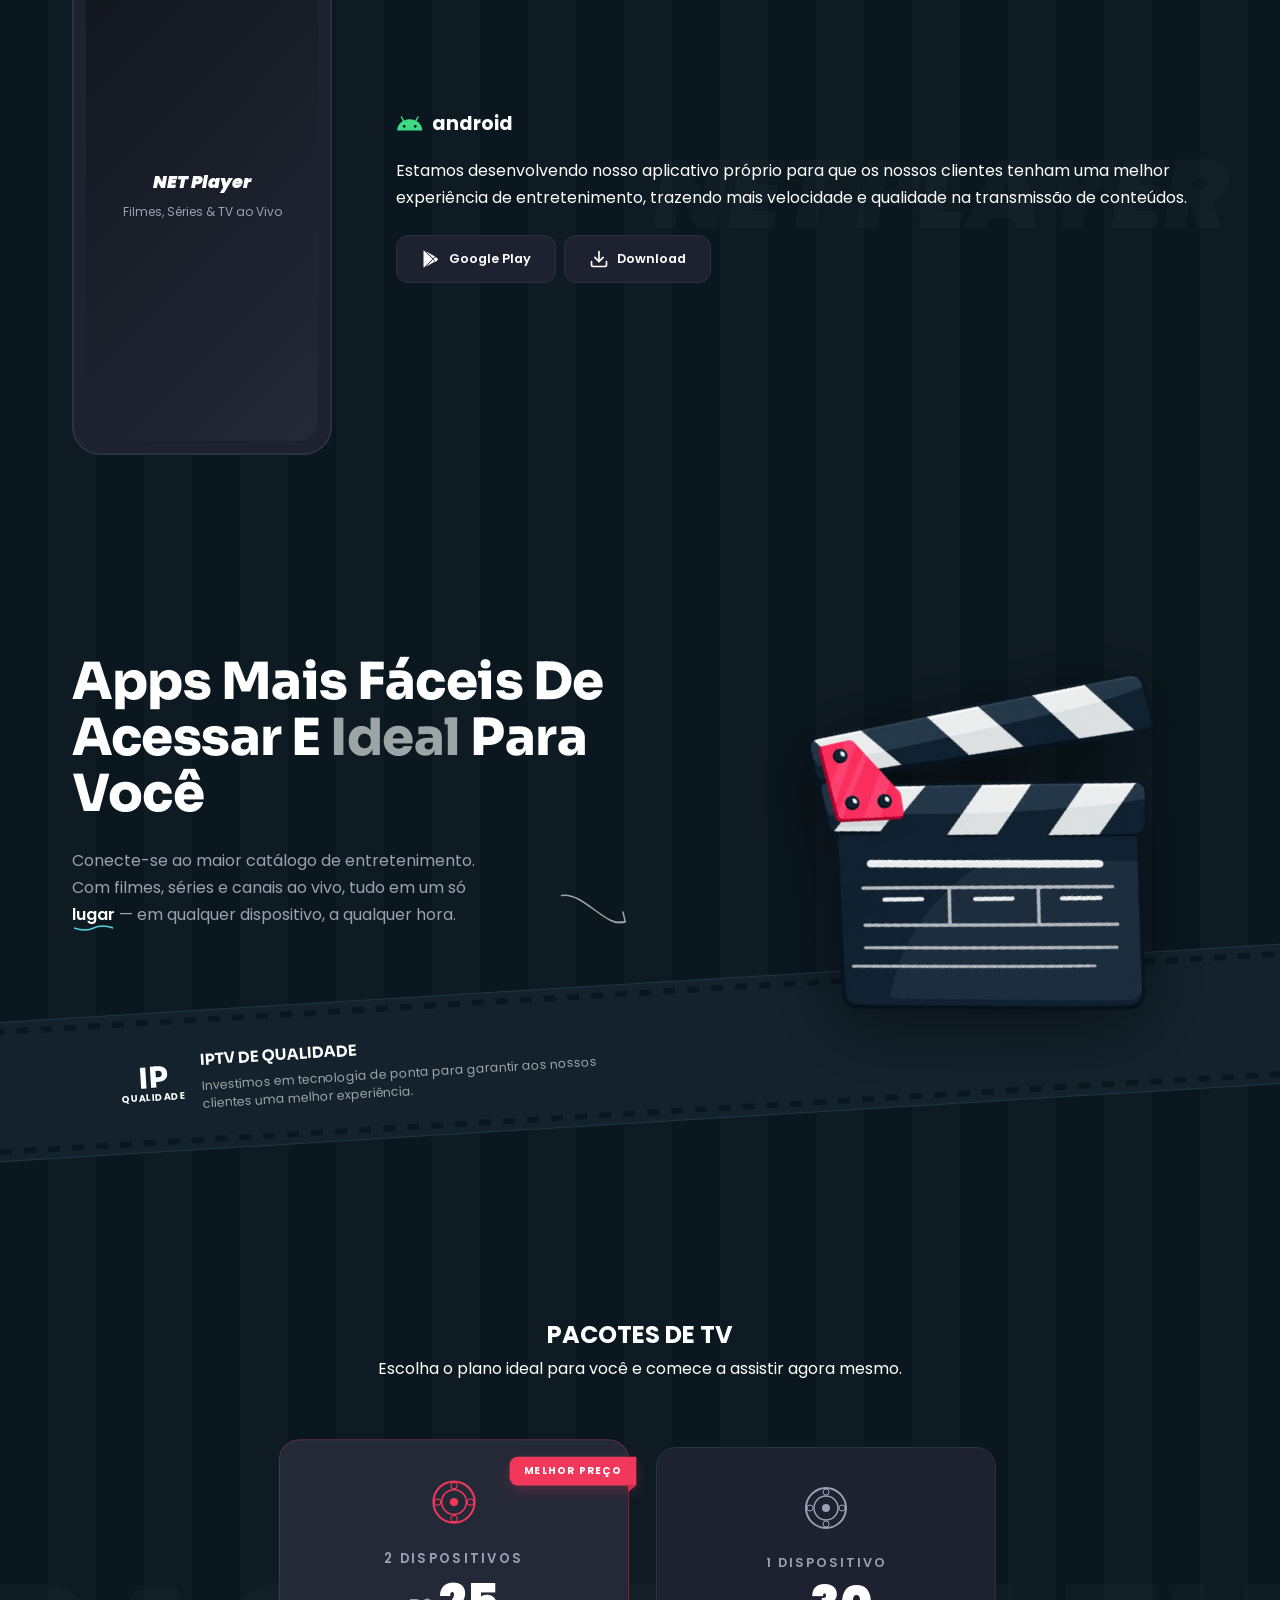
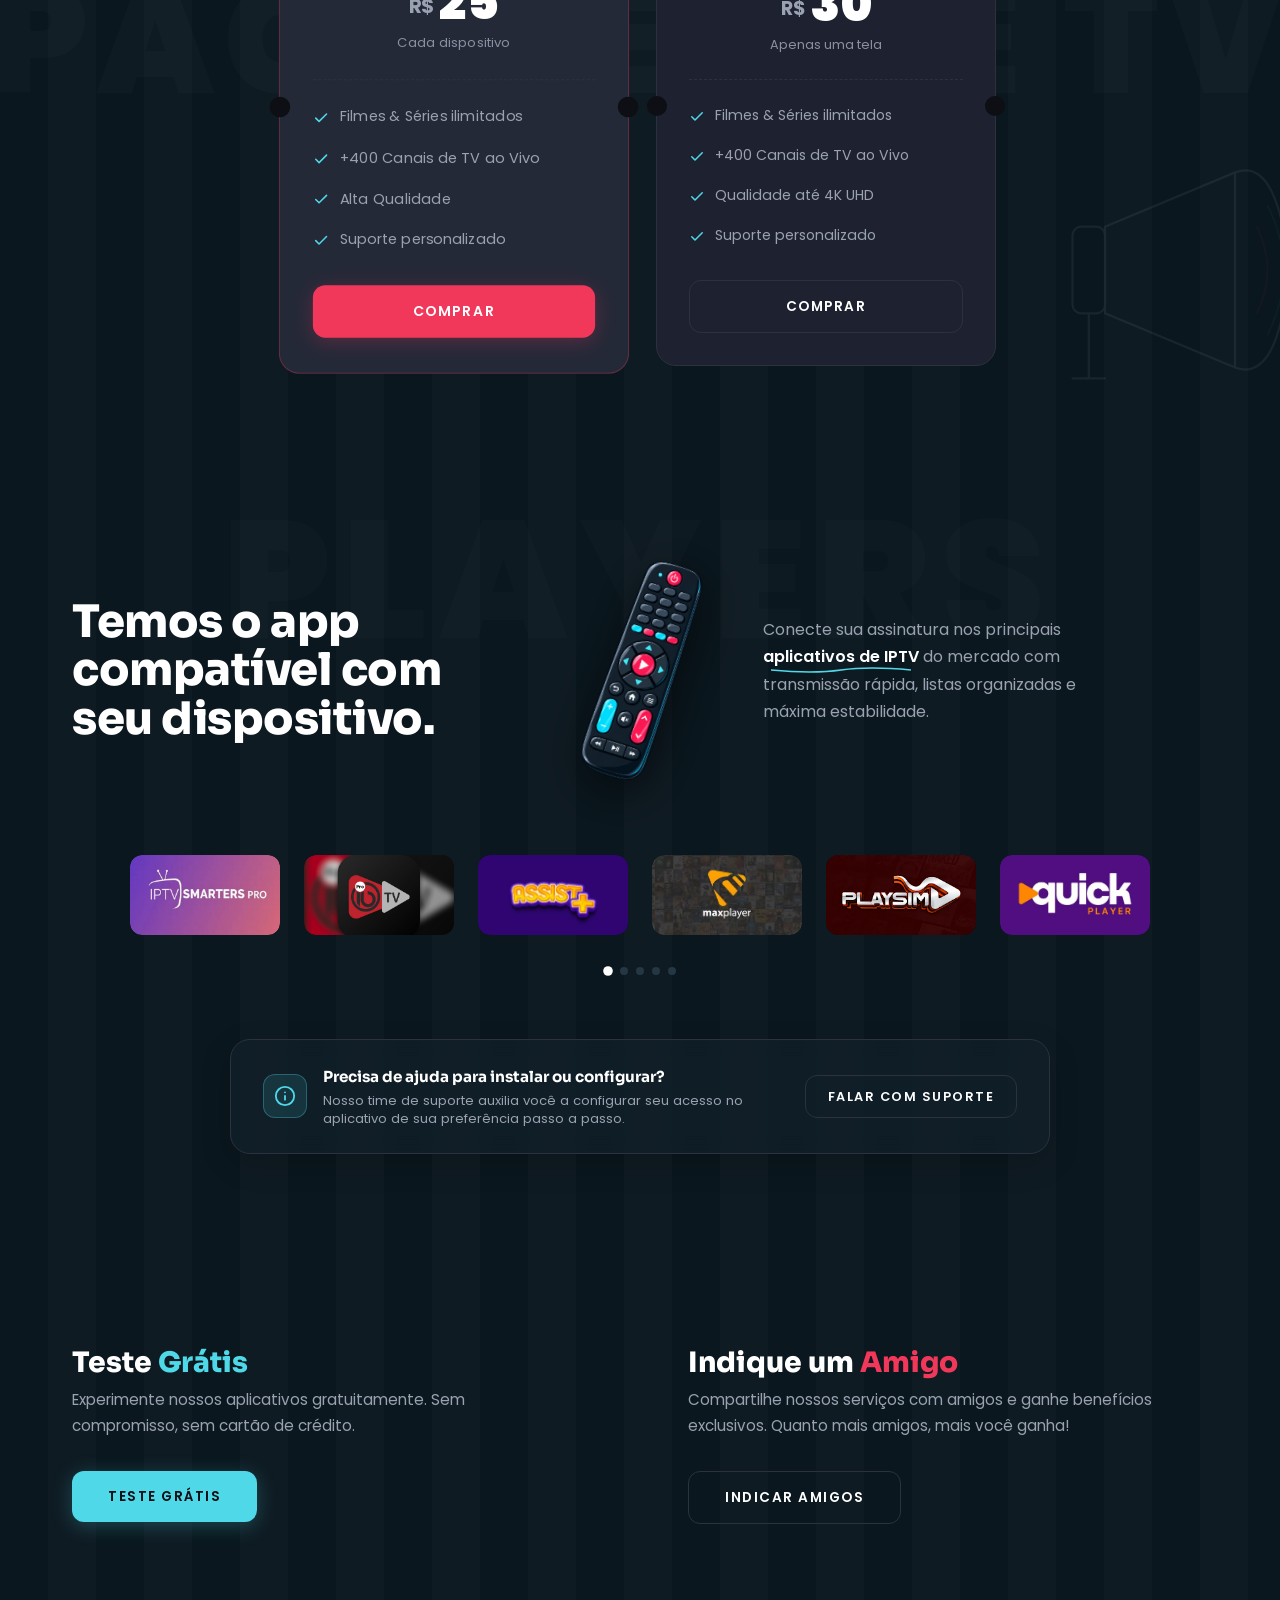
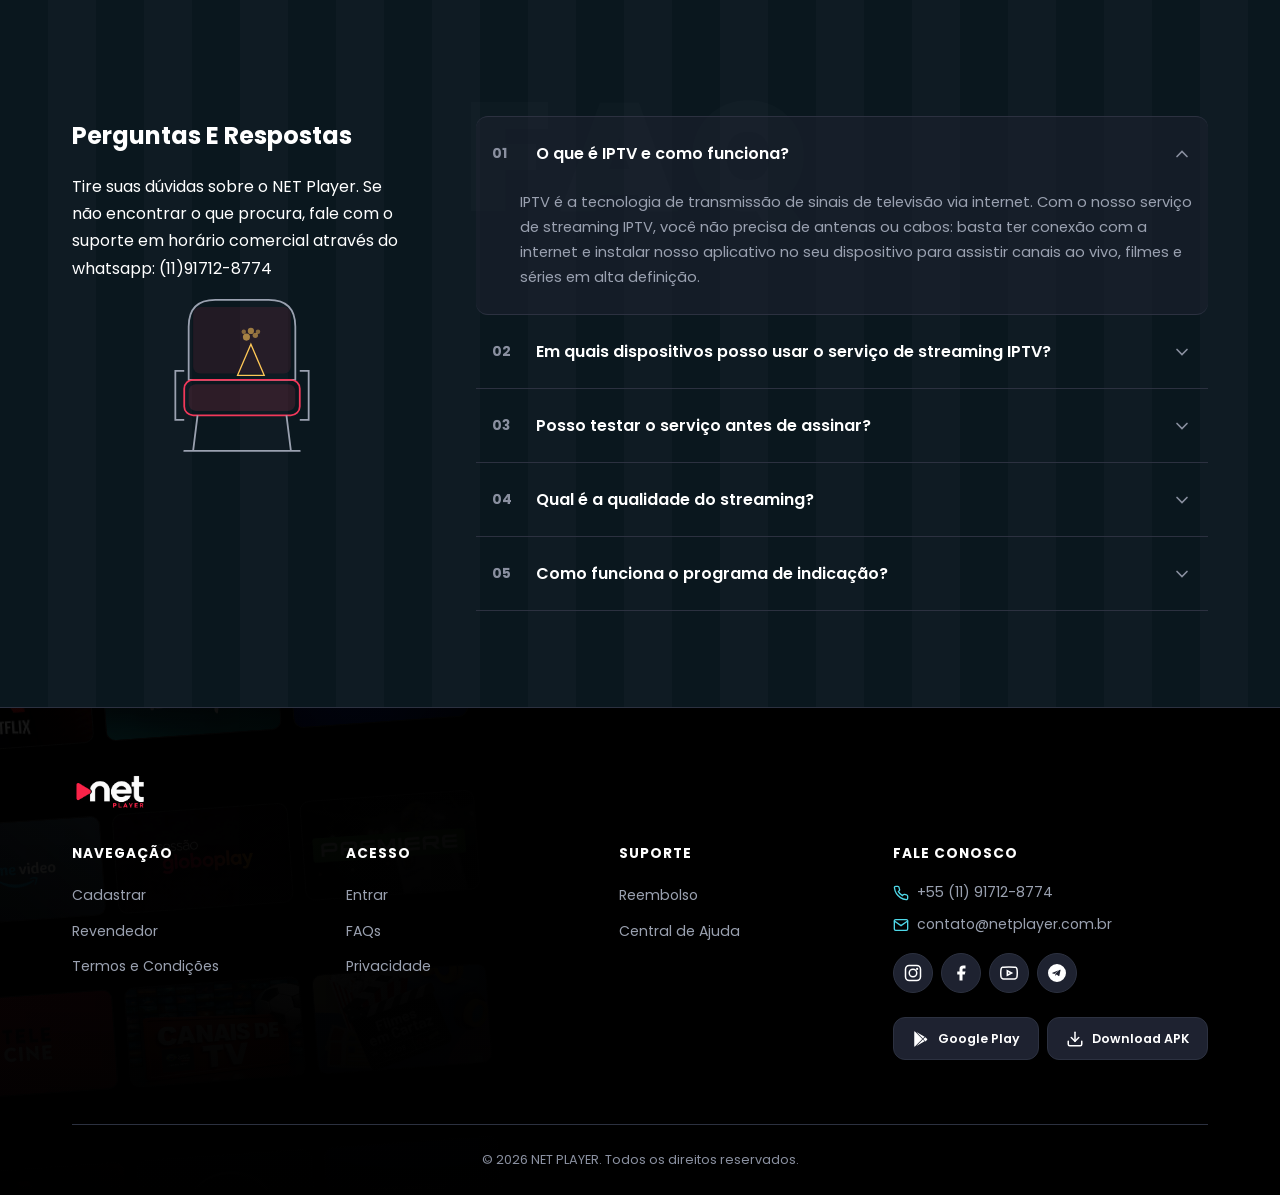
==== commit d0c2ee49: "criado seção de apps parceiros e menu mobile para celuar" ====
--- a/index.html
+++ b/index.html
@@ -172,6 +172,7 @@
         </a>
         <nav class="header-nav">
           <a href="#pricing" class="nav-link">Planos</a>
+          <a href="#partner-apps" class="nav-link">Apps</a>
           <a href="#" class="nav-link btn-trigger-trial">Teste grátis</a>
           <a href="#faq" class="nav-link">Dúvidas frequentes</a>
           <a href="#footer" class="nav-link">Contato</a>
@@ -188,9 +189,74 @@
           </a>
         </div>
         <a href="#" class="btn-login btn-trigger-support">Suporte</a>
+        <button class="hamburger-btn" id="hamburger-btn" aria-label="Abrir menu de navegação" aria-expanded="false" aria-controls="mobile-nav-drawer">
+          <span class="hamburger-box">
+            <span class="hamburger-inner"></span>
+          </span>
+        </button>
       </div>
     </div>
   </header>
+
+  <!-- Mobile Navigation Drawer & Backdrop Overlay -->
+  <div class="mobile-nav-backdrop" id="mobile-nav-backdrop" aria-hidden="true"></div>
+  <aside class="mobile-nav-drawer" id="mobile-nav-drawer" aria-label="Navegação mobile" aria-hidden="true">
+    <div class="mobile-nav-header">
+      <a href="#" class="mobile-nav-logo" aria-label="NET Player">
+        <img src="assets/img/logo.png" alt="NET Player logo" />
+      </a>
+      <button class="mobile-nav-close" id="mobile-nav-close" aria-label="Fechar menu">
+        <svg viewBox="0 0 24 24" fill="none" stroke="currentColor" stroke-width="2.2" stroke-linecap="round" stroke-linejoin="round">
+          <line x1="18" y1="6" x2="6" y2="18"></line>
+          <line x1="6" y1="6" x2="18" y2="18"></line>
+        </svg>
+      </button>
+    </div>
+
+    <nav class="mobile-nav-links">
+      <a href="#pricing" class="mobile-nav-item">
+        <svg viewBox="0 0 24 24" fill="none" stroke="currentColor" stroke-width="2" stroke-linecap="round" stroke-linejoin="round"><rect x="1" y="4" width="22" height="16" rx="2" ry="2"></rect><line x1="1" y1="10" x2="23" y2="10"></line></svg>
+        <span>Planos</span>
+      </a>
+      <a href="#partner-apps" class="mobile-nav-item">
+        <svg viewBox="0 0 24 24" fill="none" stroke="currentColor" stroke-width="2" stroke-linecap="round" stroke-linejoin="round"><rect x="5" y="2" width="14" height="20" rx="2" ry="2"></rect><line x1="12" y1="18" x2="12.01" y2="18"></line></svg>
+        <span>Apps</span>
+      </a>
+      <a href="#faq" class="mobile-nav-item">
+        <svg viewBox="0 0 24 24" fill="none" stroke="currentColor" stroke-width="2" stroke-linecap="round" stroke-linejoin="round"><circle cx="12" cy="12" r="10"></circle><path d="M9.09 9a3 3 0 0 1 5.83 1c0 2-3 3-3 3"></path><line x1="12" y1="17" x2="12.01" y2="17"></line></svg>
+        <span>Dúvidas frequentes</span>
+      </a>
+      <a href="#" class="mobile-nav-item btn-trigger-trial">
+        <svg viewBox="0 0 24 24" fill="none" stroke="currentColor" stroke-width="2" stroke-linecap="round" stroke-linejoin="round"><polygon points="5 3 19 12 5 21 5 3"></polygon></svg>
+        <span>Teste grátis</span>
+      </a>
+      <a href="#" class="mobile-nav-item btn-trigger-support">
+        <svg viewBox="0 0 24 24" fill="none" stroke="currentColor" stroke-width="2" stroke-linecap="round" stroke-linejoin="round"><path d="M21 11.5a8.38 8.38 0 0 1-.9 3.8 8.5 8.5 0 0 1-7.6 4.7 8.38 8.38 0 0 1-3.8-.9L3 21l1.9-5.7a8.38 8.38 0 0 1-.9-3.8 8.5 8.5 0 0 1 4.7-7.6 8.38 8.38 0 0 1 3.8-.9h.5a8.48 8.48 0 0 1 8 8v.5z"></path></svg>
+        <span>Falar com suporte</span>
+      </a>
+      <a href="#footer" class="mobile-nav-item">
+        <svg viewBox="0 0 24 24" fill="none" stroke="currentColor" stroke-width="2" stroke-linecap="round" stroke-linejoin="round"><path d="M22 16.92v3a2 2 0 0 1-2.18 2 19.79 19.79 0 0 1-8.63-3.07 19.5 19.5 0 0 1-6-6 19.79 19.79 0 0 1-3.07-8.67A2 2 0 0 1 4.11 2h3a2 2 0 0 1 2 1.72 12.84 12.84 0 0 0 .7 2.81 2 2 0 0 1-.45 2.11L8.09 9.91a16 16 0 0 0 6 6l1.27-1.27a2 2 0 0 1 2.11-.45 12.84 12.84 0 0 0 2.81.7A2 2 0 0 1 22 16.92z"></path></svg>
+        <span>Contato</span>
+      </a>
+    </nav>
+
+    <div class="mobile-nav-footer">
+      <div class="mobile-nav-social-row">
+        <a href="https://wa.me/5511917128774" target="_blank" rel="noopener noreferrer" class="social-icon-btn" aria-label="WhatsApp">
+          <svg viewBox="0 0 32 32" fill="currentColor"><path d="M16.004 0C7.165 0 .003 7.161.003 15.999c0 2.82.737 5.573 2.14 7.998L0 32l8.186-2.147A15.94 15.94 0 0 0 16.004 32C24.838 32 32 24.837 32 15.999 32 7.161 24.838 0 16.004 0zm0 29.393a13.36 13.36 0 0 1-7.215-2.1l-.518-.307-5.362 1.406 1.43-5.222-.337-.535a13.32 13.32 0 0 1-2.044-7.136c0-7.38 6.007-13.386 13.39-13.386 7.38 0 13.386 6.006 13.386 13.386 0 7.383-6.35 13.394-13.73 13.394zm7.327-10.024c-.4-.2-2.367-1.168-2.733-1.3-.367-.134-.634-.2-.9.2-.268.4-1.034 1.3-1.268 1.568-.234.267-.467.3-.867.1-.4-.2-1.69-.623-3.22-1.987-1.19-1.062-1.993-2.374-2.227-2.774-.233-.4-.025-.616.175-.815.18-.18.4-.467.6-.7.2-.234.267-.4.4-.668.134-.267.067-.5-.033-.7-.1-.2-.9-2.168-1.234-2.968-.325-.78-.655-.674-.9-.687l-.767-.013c-.267 0-.7.1-1.067.5-.367.4-1.4 1.368-1.4 3.336 0 1.967 1.433 3.868 1.633 4.134.2.268 2.823 4.31 6.84 6.042.955.413 1.7.659 2.282.844.96.305 1.832.262 2.522.159.77-.115 2.367-.968 2.7-1.902.334-.934.334-1.734.234-1.902-.1-.167-.367-.267-.767-.467z"/></svg>
+        </a>
+        <a href="#" target="_blank" rel="noopener noreferrer" class="social-icon-btn" aria-label="Instagram">
+          <svg viewBox="0 0 24 24" fill="currentColor"><path d="M12 2.163c3.204 0 3.584.012 4.85.07 3.252.148 4.771 1.691 4.919 4.919.058 1.265.069 1.645.069 4.849 0 3.205-.012 3.584-.069 4.849-.149 3.225-1.664 4.771-4.919 4.919-1.266.058-1.644.07-4.85.07-3.204 0-3.584-.012-4.849-.07-3.26-.149-4.771-1.699-4.919-4.92-.058-1.265-.07-1.644-.07-4.849 0-3.204.013-3.583.07-4.849.149-3.227 1.664-4.771 4.919-4.919 1.266-.057 1.645-.069 4.849-.069zm0-2.163c-3.259 0-3.667.014-4.947.072-4.358.2-6.78 2.618-6.98 6.98-.059 1.281-.073 1.689-.073 4.948 0 3.259.014 3.668.072 4.948.2 4.358 2.618 6.78 6.98 6.98 1.281.058 1.689.072 4.948.072 3.259 0 3.668-.014 4.948-.072 4.354-.2 6.782-2.618 6.979-6.98.059-1.28.073-1.689.073-4.948 0-3.259-.014-3.667-.072-4.947-.196-4.354-2.617-6.78-6.979-6.98-1.281-.059-1.69-.073-4.949-.073zm0 5.838c-3.403 0-6.162 2.759-6.162 6.162s2.759 6.163 6.162 6.163 6.162-2.759 6.162-6.163c0-3.403-2.759-6.162-6.162-6.162zm0 10.162c-2.209 0-4-1.79-4-4 0-2.209 1.791-4 4-4s4 1.791 4 4c0 2.21-1.791 4-4 4zm6.406-11.845c-.796 0-1.441.645-1.441 1.44s.645 1.44 1.441 1.44c.795 0 1.439-.645 1.439-1.44s-.644-1.44-1.439-1.44z"/></svg>
+        </a>
+        <a href="#" target="_blank" rel="noopener noreferrer" class="social-icon-btn" aria-label="YouTube">
+          <svg viewBox="0 0 24 24" fill="currentColor"><path d="M23.498 6.186a3.016 3.016 0 0 0-2.122-2.136C19.505 3.545 12 3.545 12 3.545s-7.505 0-9.377.505A3.017 3.017 0 0 0 .502 6.186C0 8.07 0 12 0 12s0 3.93.502 5.814a3.016 3.016 0 0 0 2.122 2.136c1.871.505 9.376.505 9.376.505s7.505 0 9.377-.505a3.015 3.015 0 0 0 2.122-2.136C24 15.93 24 12 24 12s0-3.93-.502-5.814zM9.545 15.568V8.432L15.818 12l-6.273 3.568z"/></svg>
+        </a>
+        <a href="#" target="_blank" rel="noopener noreferrer" class="social-icon-btn" aria-label="Facebook">
+          <svg viewBox="0 0 24 24" fill="currentColor"><path d="M18 2h-3a5 5 0 00-5 5v3H7v4h3v8h4v-8h3l1-4h-4V7a1 1 0 011-1h3z"/></svg>
+        </a>
+      </div>
+    </div>
+  </aside>
 
   <main>
 
@@ -309,7 +375,7 @@
             <div class="smarter-devices-grid">
               
               <!-- Card 1: Netflix -->
-              <div class="device-card active">
+              <div class="device-card">
                 <div class="device-card-inner">
                   <img src="assets/img/logos/Logonetflix.png" alt="Netflix no NET Player Streaming" class="logo-card-img" />
                 </div>
@@ -608,7 +674,123 @@
     </section>
 
     <!-- ============================================
-         7. BENEFITS DOUBLE BLOCK
+         7. APPS PARCEIROS (FILM STRIP)
+         ============================================ -->
+    <section class="partner-apps section" id="partner-apps">
+      <!-- Giant background text -->
+      <div class="partner-apps-bg-text" aria-hidden="true">PLAYERS</div>
+
+      <div class="container">
+        <!-- Top row: Title, 3D Illustration, Paragraph description -->
+        <div class="partner-apps-top reveal">
+          
+          <div class="partner-apps-title-col">
+            <h2 class="partner-apps-title">
+              Temos o app <span class="highlight">compatível</span> com seu dispositivo.
+            </h2>
+          </div>
+          
+          <div class="partner-apps-illust-col">
+            <div class="partner-apps-illust-wrap">
+              <img src="assets/img/remote.png" alt="Controle Inteligente de TV e Apps" class="partner-apps-illust-img" />
+            </div>
+          </div>
+          
+          <div class="partner-apps-desc-col">
+            <p class="partner-apps-desc-text">
+              Conecte sua assinatura nos principais <span class="highlight-underline">aplicativos de IPTV</span> do mercado com transmissão rápida, listas organizadas e máxima estabilidade.
+            </p>
+          </div>
+          
+        </div>
+
+        <!-- Apps Carousel container -->
+        <div class="apps-carousel-container reveal">
+          <div class="apps-carousel-viewport">
+            <div class="apps-carousel-track">
+
+              <!-- Card 1: IPTV Smarters Pro -->
+              <div class="apps-carousel-card" title="IPTV Smarters Pro">
+                <img src="assets/img/logos-apps/IPTV Smarters.png" alt="IPTV Smarters Pro" class="apps-carousel-img" loading="lazy" />
+              </div>
+
+              <!-- Card 2: IBO Player -->
+              <div class="apps-carousel-card" title="IBO Player">
+                <img src="assets/img/logos-apps/ibo-player.png" alt="IBO Player" class="apps-carousel-img" loading="lazy" />
+              </div>
+
+              <!-- Card 3: Assist+ -->
+              <div class="apps-carousel-card" title="Assist+">
+                <img src="assets/img/logos-apps/assist+.png" alt="Assist+" class="apps-carousel-img" loading="lazy" />
+              </div>
+
+              <!-- Card 4: Max Player -->
+              <div class="apps-carousel-card" title="Max Player">
+                <img src="assets/img/logos-apps/max-player.png" alt="Max Player" class="apps-carousel-img" loading="lazy" />
+              </div>
+
+              <!-- Card 5: PlaySim -->
+              <div class="apps-carousel-card" title="PlaySim">
+                <img src="assets/img/logos-apps/playsim.png" alt="PlaySim" class="apps-carousel-img" loading="lazy" />
+              </div>
+
+              <!-- Card 6: Quick Player -->
+              <div class="apps-carousel-card" title="Quick Player">
+                <img src="assets/img/logos-apps/quick-player.png" alt="Quick Player" class="apps-carousel-img" loading="lazy" />
+              </div>
+
+              <!-- Card 7: Lazer Play -->
+              <div class="apps-carousel-card" title="Lazer Play">
+                <img src="assets/img/logos-apps/lazer-play.png" alt="Lazer Play" class="apps-carousel-img" loading="lazy" />
+              </div>
+
+              <!-- Card 8: Fun Play -->
+              <div class="apps-carousel-card" title="Fun Play">
+                <img src="assets/img/logos-apps/fun-play.png" alt="Fun Play" class="apps-carousel-img" loading="lazy" />
+              </div>
+
+              <!-- Card 9: Blased Player -->
+              <div class="apps-carousel-card" title="Blased Player">
+                <img src="assets/img/logos-apps/blased-player.png" alt="Blased Player" class="apps-carousel-img" loading="lazy" />
+              </div>
+
+              <!-- Card 10: Rio Box -->
+              <div class="apps-carousel-card" title="Rio Box">
+                <img src="assets/img/logos-apps/rio-box.png" alt="Rio Box" class="apps-carousel-img" loading="lazy" />
+              </div>
+
+            </div>
+          </div>
+
+          <!-- Dots indicators -->
+          <div class="apps-carousel-dots">
+            <!-- Will be generated dynamically in JS -->
+          </div>
+        </div>
+
+        <!-- Help Support Callout -->
+        <div class="partner-apps-support-banner reveal" style="margin-top: var(--space-2xl);">
+          <div class="support-banner-content">
+            <div class="support-banner-icon">
+              <svg viewBox="0 0 24 24" fill="none" stroke="currentColor" stroke-width="2" stroke-linecap="round" stroke-linejoin="round">
+                <circle cx="12" cy="12" r="10"></circle>
+                <line x1="12" y1="16" x2="12" y2="12"></line>
+                <line x1="12" y1="8" x2="12.01" y2="8"></line>
+              </svg>
+            </div>
+            <div class="support-banner-text">
+              <h4>Precisa de ajuda para instalar ou configurar?</h4>
+              <p>Nosso time de suporte auxilia você a configurar seu acesso no aplicativo de sua preferência passo a passo.</p>
+            </div>
+          </div>
+          <a href="#" class="btn-outline btn-trigger-support">Falar com Suporte</a>
+        </div>
+
+      </div>
+    </section>
+
+    <!-- ============================================
+         8. BENEFITS DOUBLE BLOCK
          ============================================ -->
     <section class="benefits section" id="benefits">
       <div class="container">
--- a/css/style.css
+++ b/css/style.css
@@ -292,6 +292,244 @@
 }
 
 /* ============================================
+   HAMBURGER BUTTON & MOBILE NAV DRAWER
+   ============================================ */
+.hamburger-btn {
+  display: none;
+  align-items: center;
+  justify-content: center;
+  width: 40px;
+  height: 40px;
+  background: rgba(255, 255, 255, 0.05);
+  border: 1px solid var(--color-border);
+  border-radius: 10px;
+  cursor: pointer;
+  padding: 0;
+  transition: all var(--transition);
+  margin-left: 6px;
+}
+
+.hamburger-btn:hover {
+  background: rgba(79, 216, 232, 0.1);
+  border-color: var(--color-accent);
+}
+
+.hamburger-box {
+  width: 20px;
+  height: 14px;
+  display: flex;
+  flex-direction: column;
+  justify-content: space-between;
+  position: relative;
+}
+
+.hamburger-box::before,
+.hamburger-box::after,
+.hamburger-inner {
+  content: '';
+  display: block;
+  width: 100%;
+  height: 2px;
+  background: var(--color-text);
+  border-radius: 2px;
+  transition: transform 0.3s ease, opacity 0.3s ease, background-color 0.3s ease;
+}
+
+.hamburger-btn:hover .hamburger-inner,
+.hamburger-btn:hover .hamburger-box::before,
+.hamburger-btn:hover .hamburger-box::after {
+  background: var(--color-accent);
+}
+
+@media (max-width: 992px) {
+  .hamburger-btn {
+    display: flex;
+  }
+}
+
+/* Mobile Nav Backdrop Overlay */
+.mobile-nav-backdrop {
+  position: fixed;
+  inset: 0;
+  background: rgba(0, 0, 0, 0.75);
+  backdrop-filter: blur(6px);
+  -webkit-backdrop-filter: blur(6px);
+  z-index: 9998;
+  opacity: 0;
+  pointer-events: none;
+  transition: opacity 0.35s cubic-bezier(0.16, 1, 0.3, 1);
+}
+
+.mobile-nav-backdrop.active {
+  opacity: 1;
+  pointer-events: auto;
+}
+
+/* Mobile Nav Drawer (Left Slide-in) */
+.mobile-nav-drawer {
+  position: fixed;
+  top: 0;
+  left: 0;
+  bottom: 0;
+  width: min(340px, 80vw);
+  height: 100vh;
+  height: 100dvh;
+  background: #07151D;
+  border-right: 1px solid rgba(79, 216, 232, 0.18);
+  box-shadow: 15px 0 50px rgba(0, 0, 0, 0.8);
+  z-index: 9999;
+  transform: translateX(-100%);
+  transition: transform 0.4s cubic-bezier(0.16, 1, 0.3, 1);
+  display: flex;
+  flex-direction: column;
+  overflow-y: auto;
+  overscroll-behavior: contain;
+  padding: var(--space-md) var(--space-md) var(--space-lg);
+}
+
+.mobile-nav-drawer.active {
+  transform: translateX(0);
+}
+
+/* Drawer Header */
+.mobile-nav-header {
+  display: flex;
+  align-items: center;
+  justify-content: space-between;
+  padding-bottom: var(--space-sm);
+  border-bottom: 1px solid rgba(255, 255, 255, 0.08);
+  margin-bottom: var(--space-sm);
+}
+
+.mobile-nav-logo img {
+  height: 38px;
+  width: auto;
+  display: block;
+}
+
+.mobile-nav-close {
+  width: 36px;
+  height: 36px;
+  border-radius: 10px;
+  background: rgba(255, 255, 255, 0.05);
+  border: 1px solid var(--color-border);
+  color: var(--color-text-secondary);
+  display: flex;
+  align-items: center;
+  justify-content: center;
+  cursor: pointer;
+  transition: all var(--transition);
+}
+
+.mobile-nav-close:hover {
+  color: var(--color-text);
+  background: rgba(242, 56, 90, 0.15);
+  border-color: var(--color-primary);
+}
+
+.mobile-nav-close svg {
+  width: 18px;
+  height: 18px;
+}
+
+/* Drawer Links */
+.mobile-nav-links {
+  display: flex;
+  flex-direction: column;
+  gap: 4px;
+  flex: 1;
+}
+
+.mobile-nav-item {
+  display: flex;
+  align-items: center;
+  gap: 12px;
+  padding: 12px 14px;
+  border-radius: 10px;
+  color: #CBD5E1;
+  font-size: 0.95rem;
+  font-weight: var(--fw-semibold);
+  text-decoration: none;
+  transition: all 0.2s ease;
+  border: 1px solid transparent;
+}
+
+.mobile-nav-item svg {
+  width: 19px;
+  height: 19px;
+  color: var(--color-text-secondary);
+  flex-shrink: 0;
+  transition: color 0.2s ease, transform 0.2s ease;
+}
+
+.mobile-nav-item:hover,
+.mobile-nav-item:active {
+  background: rgba(255, 255, 255, 0.05);
+  color: #FFFFFF;
+  border-color: rgba(255, 255, 255, 0.1);
+  transform: translateX(4px);
+}
+
+.mobile-nav-item:hover svg,
+.mobile-nav-item:active svg {
+  color: #FFFFFF;
+  transform: scale(1.1);
+}
+
+/* Drawer Footer: Circular Social Icons Row (matching links.html) */
+.mobile-nav-footer {
+  display: flex;
+  align-items: center;
+  justify-content: center;
+  margin-top: auto;
+  padding-top: var(--space-md);
+  border-top: 1px solid rgba(255, 255, 255, 0.08);
+}
+
+.mobile-nav-social-row {
+  display: flex;
+  align-items: center;
+  justify-content: center;
+  gap: 12px;
+  width: 100%;
+}
+
+.mobile-nav-social-row .social-icon-btn {
+  width: 42px;
+  height: 42px;
+  border-radius: 50%;
+  background: rgba(255, 255, 255, 0.05);
+  border: 1px solid var(--color-border);
+  color: var(--color-text-secondary);
+  display: flex;
+  align-items: center;
+  justify-content: center;
+  transition: all var(--transition);
+  box-shadow: 0 4px 14px rgba(0, 0, 0, 0.4);
+  backdrop-filter: blur(8px);
+  text-decoration: none;
+}
+
+.mobile-nav-social-row .social-icon-btn svg {
+  width: 18px;
+  height: 18px;
+  transition: transform 0.2s ease, color 0.2s ease;
+}
+
+.mobile-nav-social-row .social-icon-btn:hover,
+.mobile-nav-social-row .social-icon-btn:active {
+  color: #FFFFFF;
+  border-color: var(--color-accent);
+  background: rgba(79, 216, 232, 0.15);
+  transform: translateY(-2px);
+  box-shadow: 0 6px 20px rgba(79, 216, 232, 0.3);
+}
+
+.mobile-nav-social-row .social-icon-btn:hover svg {
+  transform: scale(1.15);
+}
+
+/* ============================================
    2. HERO
    ============================================ */
 .hero {
@@ -621,16 +859,41 @@
 
 /* Device cards grid style */
 .smarter-carousel-container {
-  max-width: 1100px;
+  max-width: 1020px;
   margin: 0 auto;
   position: relative;
 }
 
 .smarter-carousel-viewport {
   overflow: hidden;
-  width: 100%;
-  padding: 10px 6px;
-  margin: 0 -6px;
+  width: 1020px;
+  max-width: 100%;
+  margin: 0 auto;
+  padding: 8px 0;
+}
+
+@media (max-width: 1100px) {
+  .smarter-carousel-viewport {
+    width: 846px;
+  }
+}
+
+@media (max-width: 850px) {
+  .smarter-carousel-viewport {
+    width: 672px;
+  }
+}
+
+@media (max-width: 680px) {
+  .smarter-carousel-viewport {
+    width: 498px;
+  }
+}
+
+@media (max-width: 520px) {
+  .smarter-carousel-viewport {
+    width: 324px;
+  }
 }
 
 .smarter-devices-grid {
@@ -652,10 +915,10 @@
   background: #06151C;
   border-radius: 12px;
   cursor: pointer;
-  transition: transform var(--transition), border-color var(--transition), opacity var(--transition);
-  border: 1.5px solid transparent;
+  transition: transform var(--transition), box-shadow var(--transition);
+  border: none;
   flex-shrink: 0;
-  opacity: 0.6;
+  opacity: 1;
   overflow: hidden;
   padding: 0;
 }
@@ -665,14 +928,13 @@
   height: 100%;
   object-fit: cover;
   display: block;
-  border-radius: 10px;
-  filter: brightness(0.9);
+  border-radius: 12px;
+  filter: brightness(1);
   transition: filter var(--transition);
 }
 
-.device-card.active .logo-card-img,
 .device-card:hover .logo-card-img {
-  filter: brightness(1.1);
+  filter: brightness(1.08);
 }
 
 .smarter-carousel-dots {
@@ -701,6 +963,8 @@
   display: flex;
   align-items: center;
   gap: 8px;
+  width: 100%;
+  height: 100%;
 }
 
 .device-name {
@@ -717,33 +981,10 @@
   transition: color var(--transition);
 }
 
-/* Active card state */
-.device-card.active {
-  border-color: transparent;
-  background: #06151C;
-  transform: scale(1.04);
-  z-index: 5;
-  opacity: 1; /* Selecionado fica 100% visível/destacado */
-}
-
-.device-card.active .device-name,
-.device-card.active .device-icon {
-  color: #FFFFFF;
-}
-
-/* Hover state for active cards */
+/* Hover state for cards */
 .device-card:hover:not(.disabled) {
   transform: translateY(-2px);
-  opacity: 0.85;
-}
-
-.device-card.active:hover {
-  transform: scale(1.04) translateY(-2px);
-  opacity: 1;
-}
-
-.device-card:hover:not(.active):not(.disabled) .device-name {
-  color: #FFFFFF;
+  box-shadow: 0 6px 20px rgba(0, 0, 0, 0.4);
 }
 
 /* Disabled card state with SOON tag */
@@ -786,9 +1027,6 @@
   .smarter-desc-text {
     margin: 0;
     text-align: left;
-  }
-  .device-card {
-    width: 160px;
   }
 }
 
@@ -1391,37 +1629,324 @@
 }
 
 /* ============================================
-   7. BENEFITS DOUBLE BLOCK
+   7. APPS PARCEIROS
+   ============================================ */
+.partner-apps {
+  background: transparent;
+  padding: var(--space-3xl) 0;
+  position: relative;
+  overflow: hidden;
+}
+
+.partner-apps-bg-text {
+  position: absolute;
+  top: 15%;
+  left: 50%;
+  transform: translate(-50%, -50%);
+  font-size: clamp(3.5rem, 13vw, 11rem);
+  font-weight: var(--fw-black);
+  text-transform: uppercase;
+  white-space: nowrap;
+  color: rgba(255, 255, 255, .015);
+  pointer-events: none;
+  z-index: 0;
+  letter-spacing: 12px;
+}
+
+/* Top row 3-column layout matching smarter section */
+.partner-apps-top {
+  display: flex;
+  flex-direction: column;
+  align-items: center;
+  text-align: center;
+  gap: var(--space-lg);
+  margin-bottom: var(--space-2xl);
+}
+
+.partner-apps-title {
+  font-family: 'Sora', var(--font-family);
+  font-size: clamp(2.0rem, 3.8vw, 2.8rem);
+  font-weight: 800;
+  line-height: 1.08;
+  color: var(--color-text);
+  letter-spacing: -0.5px;
+}
+
+.partner-apps-title .highlight {
+  color: var(--color-text);
+}
+
+.partner-apps-illust-wrap {
+  display: flex;
+  justify-content: center;
+  align-items: center;
+  perspective: 1000px;
+}
+
+.partner-apps-illust-img {
+  width: 150px;
+  height: auto;
+  max-width: 100%;
+  border-radius: 16px;
+  transform: rotate(-6deg);
+  filter: drop-shadow(0 12px 24px rgba(0, 0, 0, 0.6));
+  animation: floatRemote 6s ease-in-out infinite;
+}
+
+@keyframes floatRemote {
+  0%, 100% { transform: rotate(-6deg) translateY(0); }
+  50% { transform: rotate(-4deg) translateY(-8px); }
+}
+
+.partner-apps-desc-text {
+  font-size: 1rem;
+  color: var(--color-text-secondary);
+  line-height: 1.7;
+  max-width: 340px;
+  margin: 0 auto;
+}
+
+@media (min-width: 992px) {
+  .partner-apps-top {
+    flex-direction: row;
+    justify-content: space-between;
+    text-align: left;
+    gap: var(--space-xl);
+  }
+  .partner-apps-title-col,
+  .partner-apps-desc-col {
+    flex: 1;
+  }
+  .partner-apps-illust-col {
+    flex-shrink: 0;
+  }
+  .partner-apps-desc-text {
+    margin: 0;
+    text-align: left;
+  }
+}
+
+/* Apps Carousel Container (Matching Smarter Section) */
+.apps-carousel-container {
+  max-width: 1020px;
+  margin: 0 auto;
+  position: relative;
+}
+
+.apps-carousel-viewport {
+  overflow: hidden;
+  width: 1020px;
+  max-width: 100%;
+  margin: 0 auto;
+  padding: 8px 0;
+}
+
+@media (max-width: 1100px) {
+  .apps-carousel-viewport {
+    width: 846px;
+  }
+}
+
+@media (max-width: 850px) {
+  .apps-carousel-viewport {
+    width: 672px;
+  }
+}
+
+@media (max-width: 680px) {
+  .apps-carousel-viewport {
+    width: 498px;
+  }
+}
+
+@media (max-width: 520px) {
+  .apps-carousel-viewport {
+    width: 324px;
+  }
+}
+
+.apps-carousel-track {
+  display: flex;
+  flex-wrap: nowrap;
+  align-items: center;
+  gap: 24px;
+  width: max-content;
+  transition: transform 0.55s cubic-bezier(0.25, 0.46, 0.45, 0.94);
+  will-change: transform;
+}
+
+/* Individual Partner App Card (150x80px exactly matching streaming cards) */
+.apps-carousel-card {
+  position: relative;
+  display: flex;
+  align-items: center;
+  justify-content: center;
+  width: 150px;
+  height: 80px;
+  flex: 0 0 150px;
+  background: #06151C;
+  border-radius: 12px;
+  border: none;
+  flex-shrink: 0;
+  opacity: 1;
+  overflow: hidden;
+  padding: 0;
+  cursor: pointer;
+  transition: transform var(--transition), box-shadow var(--transition);
+}
+
+.apps-carousel-card:hover {
+  transform: translateY(-2px);
+  box-shadow: 0 6px 20px rgba(0, 0, 0, 0.4);
+}
+
+.apps-carousel-img {
+  width: 100%;
+  height: 100%;
+  object-fit: cover;
+  display: block;
+  border-radius: 12px;
+  filter: brightness(1);
+  transition: filter var(--transition);
+}
+
+.apps-carousel-card:hover .apps-carousel-img {
+  filter: brightness(1.08);
+}
+
+/* Carousel Dots */
+.apps-carousel-dots {
+  display: flex;
+  justify-content: center;
+  gap: 8px;
+  margin-top: var(--space-md);
+}
+
+/* Support Help Callout */
+.partner-apps-support-banner {
+  display: flex;
+  flex-direction: column;
+  align-items: center;
+  justify-content: space-between;
+  gap: var(--space-md);
+  padding: var(--space-md) var(--space-lg);
+  background: rgba(19, 34, 44, 0.6);
+  border: 1px solid var(--color-border);
+  border-radius: var(--radius-xl);
+  backdrop-filter: blur(10px);
+  max-width: 820px;
+  margin: 0 auto;
+  box-shadow: 0 10px 30px rgba(0, 0, 0, 0.2);
+}
+
+@media (min-width: 768px) {
+  .partner-apps-support-banner {
+    flex-direction: row;
+    text-align: left;
+  }
+}
+
+.support-banner-content {
+  display: flex;
+  align-items: center;
+  gap: var(--space-sm);
+}
+
+.support-banner-icon {
+  width: 44px;
+  height: 44px;
+  border-radius: 12px;
+  background: rgba(79, 216, 232, 0.12);
+  border: 1px solid rgba(79, 216, 232, 0.3);
+  display: flex;
+  align-items: center;
+  justify-content: center;
+  flex-shrink: 0;
+  color: var(--color-accent);
+}
+
+.support-banner-icon svg {
+  width: 22px;
+  height: 22px;
+}
+
+.support-banner-text h4 {
+  font-family: 'Sora', var(--font-family);
+  font-size: 0.95rem;
+  font-weight: var(--fw-bold);
+  color: var(--color-text);
+  margin-bottom: 2px;
+}
+
+.support-banner-text p {
+  font-size: 0.82rem;
+  color: var(--color-text-secondary);
+  line-height: 1.4;
+}
+
+.partner-apps-support-banner .btn-outline {
+  padding: 10px 22px;
+  font-size: 0.8rem;
+  white-space: nowrap;
+}
+
+/* ============================================
+   8. BENEFITS DOUBLE BLOCK
    ============================================ */
 .benefits {
   background: transparent;
+  padding: var(--space-2xl) 0;
 }
 
 .benefits-grid {
   display: grid;
   grid-template-columns: 1fr;
-  gap: var(--space-md);
+  gap: var(--space-2xl);
+}
+
+@media (min-width: 768px) {
+  .benefits-grid {
+    grid-template-columns: 1fr 1fr;
+    gap: var(--space-3xl);
+  }
 }
 
 .benefit-block {
-  background: var(--color-surface);
-  border: 1px solid var(--color-border);
-  border-radius: var(--radius-xl);
-  padding: var(--space-lg);
-  text-align: center;
+  background: transparent;
+  border: none;
+  border-radius: 0;
+  padding: 0;
+  text-align: left;
+  display: flex;
+  flex-direction: column;
+  align-items: flex-start;
+  box-shadow: none;
 }
 
 .benefit-block h3 {
-  font-size: 1.3rem;
-  font-weight: var(--fw-bold);
+  font-family: 'Sora', var(--font-family);
+  font-size: clamp(1.4rem, 2.2vw, 1.85rem);
+  font-weight: 800;
+  line-height: 1.2;
+  color: var(--color-text);
   margin-bottom: var(--space-xs);
 }
 
 .benefit-block p {
-  font-size: .92rem;
+  font-size: 0.95rem;
   color: var(--color-text-secondary);
-  margin-bottom: var(--space-md);
   line-height: 1.7;
+  margin-bottom: var(--space-lg);
+  max-width: 480px;
+}
+
+.benefit-block .btn-primary,
+.benefit-block .btn-outline {
+  display: inline-flex;
+  align-items: center;
+  justify-content: center;
+  width: fit-content;
+  align-self: flex-start;
 }
 
 /* ============================================
